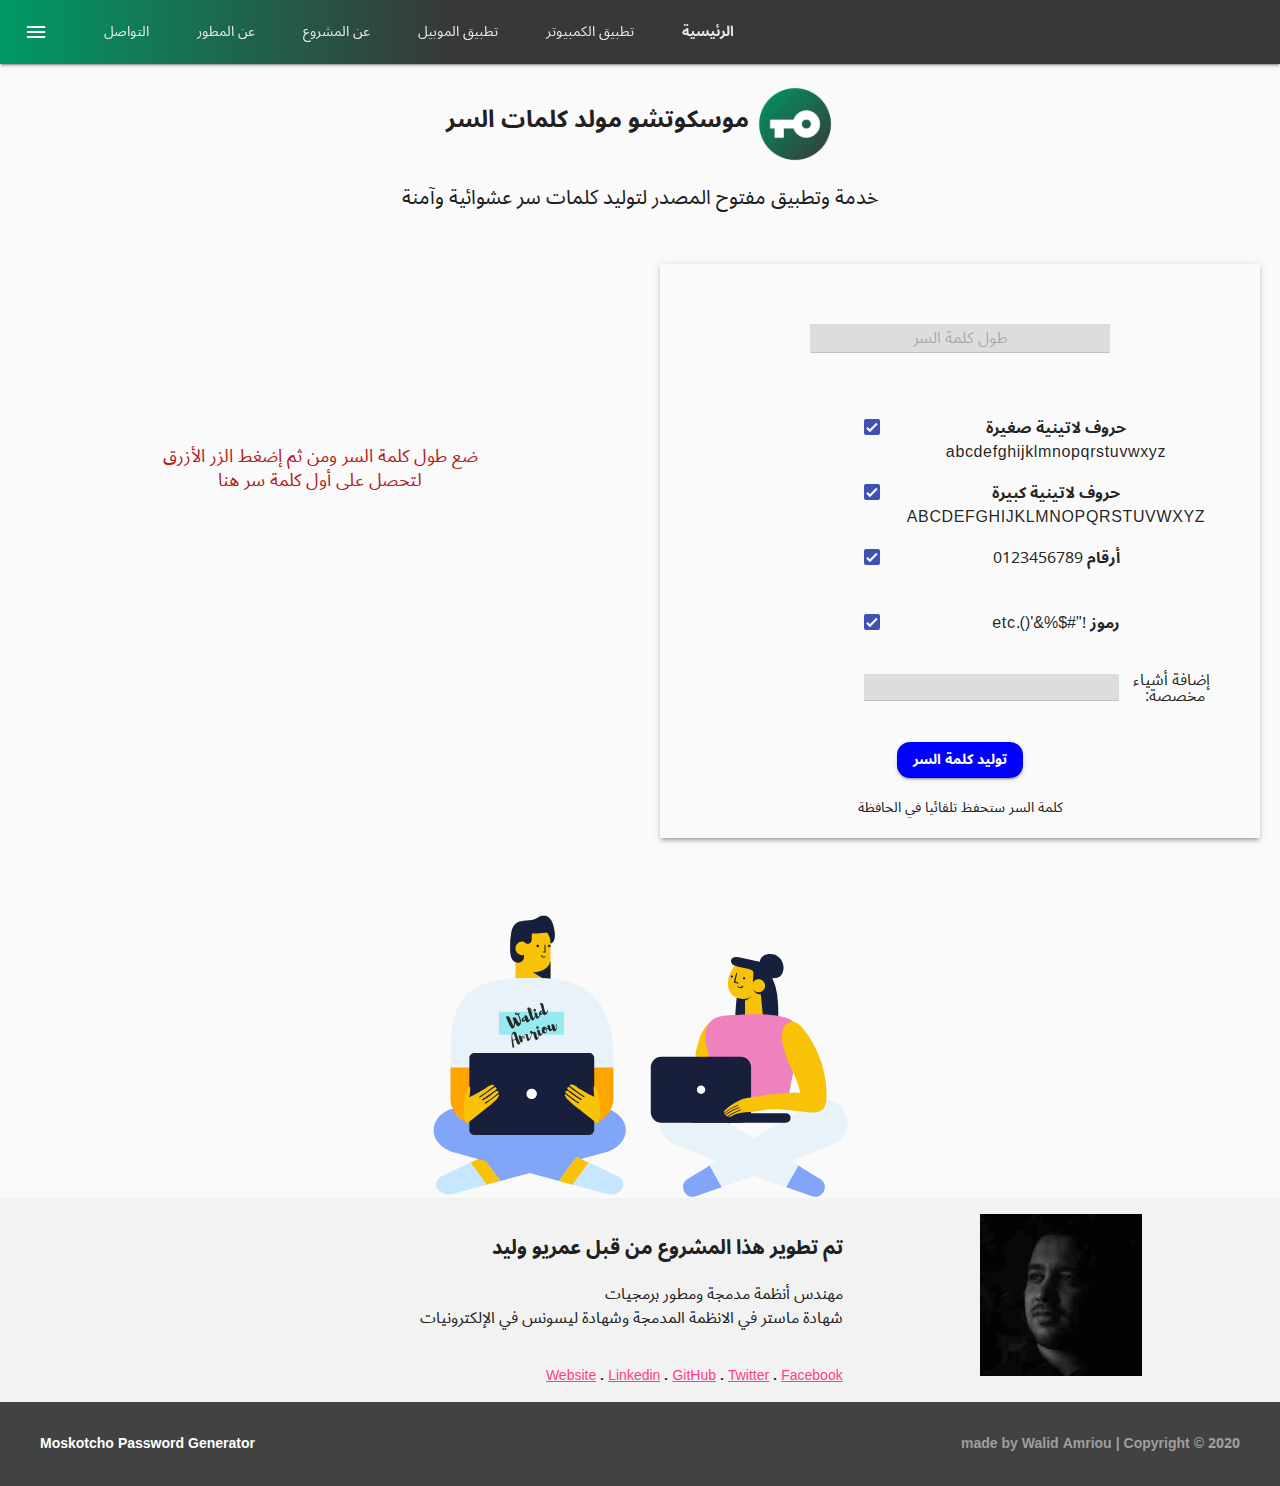
==== ar/index.html @ 9a233b97 "Upload arabic version" ====
<!DOCTYPE html>
<html dir="rtl" lang="ar">

<head>
  <title>موسكوتشو مولد كلمات السر</title>
  <meta charset="UTF-8">
  <meta name="viewport" content="width=device-width, initial-scale=1">
  <meta name="description" content="Moskotcho Password Generator is open source Password generator service to generate random & secure passwords">
  <meta name="author" content="WalidAmriou">


  <link rel="stylesheet" href="../css/style.css">
  <link rel="stylesheet" href="../fonts/stylesheet.css">
  <link rel="stylesheet" href="../css/style_buttons.css">
  <link rel="icon" href="../img/logo.png" type="image/png" sizes="16x16">
  <link rel="stylesheet" href="../material_design/material.min.css">
  
  <link href="https://fonts.googleapis.com/icon?family=Material+Icons" rel="stylesheet">

  <script src="../material_design/material.min.js"></script>
  <script src="../js/jquery.min.js"></script>
  <script src="../js/main.js"></script>
  <script src="../js/language.js" ></script>

<!-- Global site tag (gtag.js) - Google Analytics -->
<script async src="https://www.googletagmanager.com/gtag/js?id=UA-43599500-3"></script>
<script>
  window.dataLayer = window.dataLayer || [];
  function gtag(){dataLayer.push(arguments);}
  gtag('js', new Date());

  gtag('config', 'UA-43599500-3');
</script>

<script>
  $(document).ready(function () {
    //hidden your new password text in the first load
    document.getElementById("your_new_password_text").style.visibility = "hidden";

    $("#password_generate_button").click(function () {
      //password text 
      // 1- empty the text
      $("p").empty();
      // 2- generate and put the new password to the text 
      $("p").text(getpassword());

      // we use a flag call "password_display_flag" to know if there is a new password
      if (password_display_flag == 1) {
        //change  "your new password" text color by random 
        // to help the user see the change 
        let color_var = '#' + Math.floor(Math.random() * 16777215).toString(16);
        console.log(color_var);
        $("#your_new_password_text").css("color", color_var);
        document.getElementById("your_new_password_text").style.visibility = "visible";

        //opy password to clipboard 
        copyToClipboard('#password_display');
      } else {
        document.getElementById("your_new_password_text").style.visibility = "hidden";
      }

      //we change the status of password display flag to the 0 or Initial valure
      password_display_flag = 0;

    });
  });
</script>

  <style>
    body,h1,h2,h3,h4,h5,h6,p,a {
      font-family: 'Noto Sans Arabic', sans-serif
    }

    body,
    html {
      color: #212121;
      background-color: #FAFAFA
    }
    @media (min-width:600px){
      .mdl-list {
        padding-left: 30%;
      }
    }

    @media (max-width:700px){
      .mdl-list {
        padding-left: 10%;
      }
    }


    mark {
      background-color: #94ebee;
      color: black;
    }

    #your_new_password_text {
      color: red;
    }
    .mdl-ceckbox{
      width: 10%;
    }
    .mdl-list__item{
      min-height:65px;
    }
    .wrapper {
      display: grid;
      grid-template-columns: 50% 50%;
    }
  </style>
</head>

<body style="color: #212121;">
  <!-- Always shows a header, even in smaller screens. -->
<div class="mdl-layout mdl-js-layout mdl-layout--fixed-header">
  <header class="mdl-layout__header" style="background: rgb(0,153,102);
  background: linear-gradient(90deg, rgba(0,153,102,1) 0%, rgba(56,56,56,1) 35%);">
    <div class="mdl-layout__header-row">
      <!-- Title -->
      <span class="mdl-layout-title"></span>
      <!-- Add spacer, to align navigation to the right -->
      <div class="mdl-layout-spacer"></div>
      <!-- Navigation. We hide it in small screens. -->
      <nav class="mdl-navigation mdl-layout--large-screen-only">
        <a class="mdl-navigation__link" href=""><b>الرئيسية</b></a>
        <a class="mdl-navigation__link" href="./desktop.html">تطبيق الكمبيوتر</a>
        <a class="mdl-navigation__link" href="/">تطبيق الموبيل</a>
        <a class="mdl-navigation__link" href="/">عن المشروع</a>
        <a class="mdl-navigation__link" href="/">عن المطور</a>
        <a class="mdl-navigation__link" href="/">التواصل</a>
      </nav>
    </div>
  </header>
  <div class="mdl-layout__drawer">
    <span class="mdl-layout-title"></span>
    <nav class="mdl-navigation">
      <a class="mdl-navigation__link" href=""><b>Home</b></a>
      <a class="mdl-navigation__link" href="./desktop.html">Desktop app</a>
      <a class="mdl-navigation__link" href="/">Mobile app</a>
      <a class="mdl-navigation__link" href="/">about project</a>
      <a class="mdl-navigation__link" href="/">About Developer</a>
      <a class="mdl-navigation__link" href="/">Contact</a>
    </nav>
  </div>
</div>
  
<br>
<br>

    <br>
    <center>
      <div class="devfast-display-middle">
        <h5 class="devfast-jumbo devfast-animate-top"></h5>
        <h4 stylecolor="#212121">
          <img src="../img/logo.png" alt="GDG" style="width: 80px;height: 80px;">
          <b>موسكوتشو مولد كلمات السر</b></h4>

        <h5>
          خدمة وتطبيق مفتوح المصدر لتوليد كلمات سر عشوائية وآمنة<br>
          </span></h5>

        <br>

        <center>
        <div class="wrapper">
          <!-- Input  -->
          <div class="mdl-shadow--3dp" style="margin: 20px;padding: 20px;">
            <br>
            <!--Numeric Textfield with Floating Label-->
            <center>
              <form action="#">
                <div class="mdl-textfield mdl-js-textfield mdl-textfield--floating-label">
                  <input class="mdl-textfield__input" type="number" pattern="-?[0-9]*(\.[0-9]+)?" id="passl"
                    autocomplete="off" onkeypress="myFunction(event)" style="text-align: center;background-color:#dddddd;">
                  <label class="mdl-textfield__label" for="sample4" style="text-align: center;">طول كلمة السر</label>
                  <span class="mdl-textfield__error" style="text-align: center;">ما أدخلته ليس رقم</span>
                </div>
              </form>
            </center>
      
            <!-- 
        <h6>You want more customize your password? <b onclick="alert('Wait the next update :D')" style="cursor:pointer;">clike here</b></h6>
      -->
      
            <ul class="mdl-list">
              <li class="mdl-list__item">
                <span class="mdl-list__item-primary-content">
      
      
                  <label class="mdl-checkbox mdl-js-checkbox mdl-js-ripple-effect" for="checkbox-1" id="checkbox56">
                    <span class="mdl-checkbox__label" style="font-family: 'Noto Sans Arabic', sans-serif"><b>حروف لاتينية صغيرة</b> abcdefghijklmnopqrstuvwxyz</span>
                    <input type="checkbox" id="checkbox-1" class="mdl-checkbox__input" checked autocomplete="off">

                  </label>
      
                </span>
              </li>
              <li class="mdl-list__item">
                <span class="mdl-list__item-primary-content">
      
                  <label class="mdl-checkbox mdl-js-checkbox mdl-js-ripple-effect" for="checkbox-2">
                    <input type="checkbox" id="checkbox-2" class="mdl-checkbox__input" checked autocomplete="off">
                    <span class="mdl-checkbox__label" style="font-family: 'Noto Sans Arabic', sans-serif"><b>حروف لاتينية كبيرة</b> ABCDEFGHIJKLMNOPQRSTUVWXYZ</span>
                  </label>
      
                </span>
              </li>
              <li class="mdl-list__item">
                <span class="mdl-list__item-primary-content">
      
      
                  <label class="mdl-checkbox mdl-js-checkbox mdl-js-ripple-effect" for="checkbox-3" id="checkbox-1-1">
                    <input type="checkbox" id="checkbox-3" class="mdl-checkbox__input" checked autocomplete="off">
                    <span class="mdl-checkbox__label" style="font-family: 'Noto Sans Arabic', sans-serif"><b>أرقام</b> 0123456789</span>
                  </label>
      
                </span>
              </li>
      
              <li class="mdl-list__item">
                <span class="mdl-list__item-primary-content">
      
      
                  <label class="mdl-checkbox mdl-js-checkbox mdl-js-ripple-effect" for="checkbox-4">
                    <input type="checkbox" id="checkbox-4" class="mdl-checkbox__input" checked autocomplete="off">
                    <span class="mdl-checkbox__label" xmlns="http://www.w3.org/1999/xhtml" style="font-family: 'Noto Sans Arabic', sans-serif"><b>رموز</b>
                      !"#$%&amp;'().etc</span>
                  </label>
      
                </span>
              </li>
      
      
              <li class="mdl-list__item">
                <span class="mdl-list__item-primary-content" style="font-family: 'Noto Sans Arabic', sans-serif">
                  إضافة أشياء مخصصة: &nbsp;
                  <input class="mdl-textfield__input" type="text" id="input_symbols" autocomplete="off" value="" style="background-color: #dddddd;">
                  <label class="mdl-textfield__label" for="sample1">
                    <!--Logo left--></label>
                </span>
              </li>
      
      
            </ul>
      
            <center>
              <button id="password_generate_button"
                class="mdl-button mdl-js-button mdl-button--raised mdl-js-ripple-effect mdl-button--accent"
                style="border-radius:13px;background-color: blue;font-family: 'Noto Sans Arabic', sans-serif">
                <b>
                                  توليد كلمة السر
                </b>
              </button>
              <br>
              <br>
              كلمة السر ستحفظ تلقائيا في الحافظة
            </center>
      
          </div>
      
          <!-- end input-->
      
          <!-- Output  -->
          <div>
            <center>
              <br>
              <br>
              <br>
              <br>
              <br>
              <br>
              <br>
      
              <h5 id="your_new_password_text" style="font-weight:bold">Your new password
                <span class="mdl-badge" id="password_number_session_badge" data-badge="password_number_session"
                  title="The number of password generated in this session">
                </span>
              </h5>
      
              </b>
      
              <p class="devfast-large devfast-center" style="color: #B71C1C;max-width: 100%;" id="password_display">
                ضع طول كلمة السر ومن ثم إضغط الزر الأزرق 
                <br> 
                لتحصل على أول كلمة سر هنا
                
              </p>
      
      
            </center>
          </div>
              <!-- end Output   -->
        </div>
      </center>

    

        <br>
        <img src="../img/anim.png" alt="GDG" style="max-width: 50%;"">
      </div>
    </center>
    <div class=" devfast-display-bottomleft devfast-padding-large">
      </div>
  </div>

  <!-- price -->
  <div style="background-color: #f2f2f2;">

    <div class="mdl-grid">
      <div class="mdl-cell mdl-cell--4-col">
        <center>
          <img src="../img/developer.jpg" style="max-width: 40%;">
        </center>
      </div>

      <div class="mdl-cell mdl-cell--8-col" style="color: #212121;">
        <h5><b>تم تطوير هذا المشروع من قبل <b>عمريو وليد</b></h5>
        <h6>
          مهندس أنظمة مدمجة ومطور برمجيات
          <br>
          شهادة ماستر في الانظمة المدمجة وشهادة ليسونس في الإلكترونيات
        </h6>
        <br>
        <a href="https://www.walidamriou.com/" target="_blank">Website</a> <b>.</b>
        <a href="https://www.linkedin.com/in/walidamriou/" target="_blank">Linkedin</a> <b>.</b>
        <a href="https://github.com/walidamriou" target="_blank">GitHub</a> <b>.</b>
        <a href="https://twitter.com/walidamriou" target="_blank">Twitter</a> <b>.</b>
        <a href="https://facebook.com/walidamriou" target="_blank">Facebook</a>
      </div>
      <br>


    </div>

  </div>
  <!-- end price -->

  <footer class="mdl-mega-footer">
    <div class="mdl-mega-footer__bottom-section">
      <div class="mdl-logo">Moskotcho Password Generator</div>
      made by Walid Amriou | Copyright © 2020
    </div>

  </footer>
</body>
---- css/style.css ----
﻿/* devfast.CSS 4.13 June 2019 by Jan Egil and Borge Refsnes */
html {
    box-sizing: border-box
}

*,
*:before,
*:after {
    box-sizing: inherit
}

/* Extract from normalize.css by Nicolas Gallagher and Jonathan Neal git.io/normalize */
html {
    -ms-text-size-adjust: 100%;
    -webkit-text-size-adjust: 100%
}

body {
    margin: 0
}

article,
aside,
details,
figcaption,
figure,
footer,
header,
main,
menu,
nav,
section {
    display: block
}

summary {
    display: list-item
}

audio,
canvas,
progress,
video {
    display: inline-block
}

progress {
    vertical-align: baseline
}

audio:not([controls]) {
    display: none;
    height: 0
}

[hidden],
template {
    display: none
}

a {
    background-color: transparent
}

a:active,
a:hover {
    outline-width: 0
}

abbr[title] {
    border-bottom: none;
    text-decoration: underline;
    text-decoration: underline dotted
}

b,
strong {
    font-weight: bolder
}

dfn {
    font-style: italic
}

mark {
    background: #ff0;
    color: #000
}

small {
    font-size: 80%
}

sub,
sup {
    font-size: 75%;
    line-height: 0;
    position: relative;
    vertical-align: baseline
}

sub {
    bottom: -0.25em
}

sup {
    top: -0.5em
}

figure {
    margin: 1em 40px
}

img {
    border-style: none
}

code,
kbd,
pre,
samp {
    font-family: monospace, monospace;
    font-size: 1em
}

hr {
    box-sizing: content-box;
    height: 0;
    overflow: visible
}

button,
input,
select,
textarea,
optgroup {
    font: inherit;
    margin: 0
}

optgroup {
    font-weight: bold
}

button,
input {
    overflow: visible
}

button,
select {
    text-transform: none
}

button,
[type=button],
[type=reset],
[type=submit] {
    -webkit-appearance: button
}

button::-moz-focus-inner,
[type=button]::-moz-focus-inner,
[type=reset]::-moz-focus-inner,
[type=submit]::-moz-focus-inner {
    border-style: none;
    padding: 0
}

button:-moz-focusring,
[type=button]:-moz-focusring,
[type=reset]:-moz-focusring,
[type=submit]:-moz-focusring {
    outline: 1px dotted ButtonText
}

fieldset {
    border: 1px solid #c0c0c0;
    margin: 0 2px;
    padding: .35em .625em .75em
}

legend {
    color: inherit;
    display: table;
    max-width: 100%;
    padding: 0;
    white-space: normal
}

textarea {
    overflow: auto
}

[type=checkbox],
[type=radio] {
    padding: 0
}

[type=number]::-webkit-inner-spin-button,
[type=number]::-webkit-outer-spin-button {
    height: auto
}

[type=search] {
    -webkit-appearance: textfield;
    outline-offset: -2px
}

[type=search]::-webkit-search-decoration {
    -webkit-appearance: none
}

::-webkit-file-upload-button {
    -webkit-appearance: button;
    font: inherit
}

/* End extract */
html,
body {
    font-family: Verdana, sans-serif;
    font-size: 15px;
    line-height: 1.5
}

html {
    overflow-x: hidden
}

h1 {
    font-size: 36px
}

h2 {
    font-size: 30px
}

h3 {
    font-size: 24px
}

h4 {
    font-size: 20px
}

h5 {
    font-size: 18px
}

h6 {
    font-size: 16px
}

.devfast-serif {
    font-family: serif
}

h1,
h2,
h3,
h4,
h5,
h6 {
    font-family: "Segoe UI", Arial, sans-serif;
    font-weight: 400;
    margin: 10px 0
}

.devfast-wide {
    letter-spacing: 4px
}

hr {
    border: 0;
    border-top: 1px solid #eee;
    margin: 20px 0
}

.devfast-image {
    max-width: 100%;
    height: auto
}

img {
    vertical-align: middle
}

a {
    color: inherit
}

.devfast-table,
.devfast-table-all {
    border-collapse: collapse;
    border-spacing: 0;
    width: 100%;
    display: table
}

.devfast-table-all {
    border: 1px solid #ccc
}

.devfast-bordered tr,
.devfast-table-all tr {
    border-bottom: 1px solid #ddd
}

.devfast-striped tbody tr:nth-child(even) {
    background-color: #f1f1f1
}

.devfast-table-all tr:nth-child(odd) {
    background-color: #fff
}

.devfast-table-all tr:nth-child(even) {
    background-color: #f1f1f1
}

.devfast-hoverable tbody tr:hover,
.devfast-ul.devfast-hoverable li:hover {
    background-color: #ccc
}

.devfast-centered tr th,
.devfast-centered tr td {
    text-align: center
}

.devfast-table td,
.devfast-table th,
.devfast-table-all td,
.devfast-table-all th {
    padding: 8px 8px;
    display: table-cell;
    text-align: left;
    vertical-align: top
}

.devfast-table th:first-child,
.devfast-table td:first-child,
.devfast-table-all th:first-child,
.devfast-table-all td:first-child {
    padding-left: 16px
}

.devfast-btn,
.devfast-button {
    border: none;
    display: inline-block;
    padding: 8px 16px;
    vertical-align: middle;
    overflow: hidden;
    text-decoration: none;
    color: inherit;
    background-color: inherit;
    text-align: center;
    cursor: pointer;
    white-space: nowrap
}

.devfast-btn:hover {
    box-shadow: 0 8px 16px 0 rgba(0, 0, 0, 0.2), 0 6px 20px 0 rgba(0, 0, 0, 0.19)
}

.devfast-btn,
.devfast-button {
    -webkit-touch-callout: none;
    -webkit-user-select: none;
    -khtml-user-select: none;
    -moz-user-select: none;
    -ms-user-select: none;
    user-select: none
}

.devfast-disabled,
.devfast-btn:disabled,
.devfast-button:disabled {
    cursor: not-allowed;
    opacity: 0.3
}

.devfast-disabled *,
:disabled * {
    pointer-events: none
}

.devfast-btn.devfast-disabled:hover,
.devfast-btn:disabled:hover {
    box-shadow: none
}

.devfast-badge,
.devfast-tag {
    background-color: #000;
    color: #000;
    display: inline-block;
    padding-left: 8px;
    padding-right: 8px;
    text-align: center
}

.devfast-badge {
    border-radius: 50%
}

.devfast-ul {
    list-style-type: none;
    padding: 0;
    margin: 0
}

.devfast-ul li {
    padding: 8px 16px;
    border-bottom: 1px solid #ddd
}

.devfast-ul li:last-child {
    border-bottom: none
}

.devfast-tooltip,
.devfast-display-container {
    position: relative
}

.devfast-tooltip .devfast-text {
    display: none
}

.devfast-tooltip:hover .devfast-text {
    display: inline-block
}

.devfast-ripple:active {
    opacity: 0.5
}

.devfast-ripple {
    transition: opacity 0s
}

.devfast-input {
    padding: 8px;
    display: block;
    border: none;
    border-bottom: 1px solid #ccc;
    width: 100%
}

.devfast-select {
    padding: 9px 0;
    width: 100%;
    border: none;
    border-bottom: 1px solid #ccc
}

.devfast-dropdown-click,
.devfast-dropdown-hover {
    position: relative;
    display: inline-block;
    cursor: pointer
}

.devfast-dropdown-hover:hover .devfast-dropdown-content {
    display: block
}

.devfast-dropdown-hover:first-child,
.devfast-dropdown-click:hover {
    background-color: #ccc;
    color: #000
}

.devfast-dropdown-hover:hover>.devfast-button:first-child,
.devfast-dropdown-click:hover>.devfast-button:first-child {
    background-color: #ccc;
    color: #000
}

.devfast-dropdown-content {
    cursor: auto;
    color: #000;
    background-color: #fff;
    display: none;
    position: absolute;
    min-width: 160px;
    margin: 0;
    padding: 0;
    z-index: 1
}

.devfast-check,
.devfast-radio {
    width: 24px;
    height: 24px;
    position: relative;
    top: 6px
}

.devfast-sidebar {
    height: 100%;
    width: 200px;
    background-color: #fff;
    position: fixed !important;
    z-index: 1;
    overflow: auto
}

.devfast-bar-block .devfast-dropdown-hover,
.devfast-bar-block .devfast-dropdown-click {
    width: 100%
}

.devfast-bar-block .devfast-dropdown-hover .devfast-dropdown-content,
.devfast-bar-block .devfast-dropdown-click .devfast-dropdown-content {
    min-width: 100%
}

.devfast-bar-block .devfast-dropdown-hover .devfast-button,
.devfast-bar-block .devfast-dropdown-click .devfast-button {
    width: 100%;
    text-align: left;
    padding: 8px 16px
}

.devfast-main,
#main {
    transition: margin-left .4s
}

.devfast-modal {
    z-index: 3;
    display: none;
    padding-top: 100px;
    position: fixed;
    left: 0;
    top: 0;
    width: 100%;
    height: 100%;
    overflow: auto;
    background-color: rgb(0, 0, 0);
    background-color: rgba(0, 0, 0, 0.4)
}

.devfast-modal-content {
    margin: auto;
    background-color: #fff;
    position: relative;
    padding: 0;
    outline: 0;
    width: 600px
}

.devfast-bar {
    width: 100%;
    overflow: hidden
}

.devfast-center .devfast-bar {
    display: inline-block;
    width: auto
}

.devfast-bar .devfast-bar-item {
    padding: 8px 16px;
    float: left;
    width: auto;
    border: none;
    display: block;
    outline: 0
}

.devfast-bar .devfast-dropdown-hover,
.devfast-bar .devfast-dropdown-click {
    position: static;
    float: left
}

.devfast-bar .devfast-button {
    white-space: normal
}

.devfast-bar-block .devfast-bar-item {
    width: 100%;
    display: block;
    padding: 8px 16px;
    text-align: left;
    border: none;
    white-space: normal;
    float: none;
    outline: 0
}

.devfast-bar-block.devfast-center .devfast-bar-item {
    text-align: center
}

.devfast-block {
    display: block;
    width: 100%
}

.devfast-responsive {
    display: block;
    overflow-x: auto
}

.devfast-container:after,
.devfast-container:before,
.devfast-panel:after,
.devfast-panel:before,
.devfast-row:after,
.devfast-row:before,
.devfast-row-padding:after,
.devfast-row-padding:before,
.devfast-cell-row:before,
.devfast-cell-row:after,
.devfast-clear:after,
.devfast-clear:before,
.devfast-bar:before,
.devfast-bar:after {
    content: "";
    display: table;
    clear: both
}

.devfast-col,
.devfast-half,
.devfast-third,
.devfast-twothird,
.devfast-threequarter,
.devfast-quarter {
    float: left;
    width: 100%
}

.devfast-col.s1 {
    width: 8.33333%
}

.devfast-col.s2 {
    width: 16.66666%
}

.devfast-col.s3 {
    width: 24.99999%
}

.devfast-col.s4 {
    width: 33.33333%
}

.devfast-col.s5 {
    width: 41.66666%
}

.devfast-col.s6 {
    width: 49.99999%
}

.devfast-col.s7 {
    width: 58.33333%
}

.devfast-col.s8 {
    width: 66.66666%
}

.devfast-col.s9 {
    width: 74.99999%
}

.devfast-col.s10 {
    width: 83.33333%
}

.devfast-col.s11 {
    width: 91.66666%
}

.devfast-col.s12 {
    width: 99.99999%
}

@media (min-width:601px) {
    .devfast-col.m1 {
        width: 8.33333%
    }

    .devfast-col.m2 {
        width: 16.66666%
    }

    .devfast-col.m3,
    .devfast-quarter {
        width: 24.99999%
    }

    .devfast-col.m4,
    .devfast-third {
        width: 33.33333%
    }

    .devfast-col.m5 {
        width: 41.66666%
    }

    .devfast-col.m6,
    .devfast-half {
        width: 49.99999%
    }

    .devfast-col.m7 {
        width: 58.33333%
    }

    .devfast-col.m8,
    .devfast-twothird {
        width: 66.66666%
    }

    .devfast-col.m9,
    .devfast-threequarter {
        width: 74.99999%
    }

    .devfast-col.m10 {
        width: 83.33333%
    }

    .devfast-col.m11 {
        width: 91.66666%
    }

    .devfast-col.m12 {
        width: 99.99999%
    }
}

@media (min-width:993px) {
    .devfast-col.l1 {
        width: 8.33333%
    }

    .devfast-col.l2 {
        width: 16.66666%
    }

    .devfast-col.l3 {
        width: 24.99999%
    }

    .devfast-col.l4 {
        width: 33.33333%
    }

    .devfast-col.l5 {
        width: 41.66666%
    }

    .devfast-col.l6 {
        width: 49.99999%
    }

    .devfast-col.l7 {
        width: 58.33333%
    }

    .devfast-col.l8 {
        width: 66.66666%
    }

    .devfast-col.l9 {
        width: 74.99999%
    }

    .devfast-col.l10 {
        width: 83.33333%
    }

    .devfast-col.l11 {
        width: 91.66666%
    }

    .devfast-col.l12 {
        width: 99.99999%
    }
}

.devfast-rest {
    overflow: hidden
}

.devfast-stretch {
    margin-left: -16px;
    margin-right: -16px
}

.devfast-content,
.devfast-auto {
    margin-left: auto;
    margin-right: auto
}

.devfast-content {
    max-width: 980px
}

.devfast-auto {
    max-width: 1140px
}

.devfast-cell-row {
    display: table;
    width: 100%
}

.devfast-cell {
    display: table-cell
}

.devfast-cell-top {
    vertical-align: top
}

.devfast-cell-middle {
    vertical-align: middle
}

.devfast-cell-bottom {
    vertical-align: bottom
}

.devfast-hide {
    display: none !important
}

.devfast-show-block,
.devfast-show {
    display: block !important
}

.devfast-show-inline-block {
    display: inline-block !important
}

@media (max-width:1205px) {
    .devfast-auto {
        max-width: 95%
    }
}

@media (max-width:600px) {
    .devfast-modal-content {
        margin: 0 10px;
        width: auto !important
    }

    .devfast-modal {
        padding-top: 30px
    }

    .devfast-dropdown-hover.devfast-mobile .devfast-dropdown-content,
    .devfast-dropdown-click.devfast-mobile .devfast-dropdown-content {
        position: relative
    }

    .devfast-hide-small {
        display: none !important
    }

    .devfast-mobile {
        display: block;
        width: 100% !important
    }

    .devfast-bar-item.devfast-mobile,
    .devfast-dropdown-hover.devfast-mobile,
    .devfast-dropdown-click.devfast-mobile {
        text-align: center
    }

    .devfast-dropdown-hover.devfast-mobile,
    .devfast-dropdown-hover.devfast-mobile .devfast-btn,
    .devfast-dropdown-hover.devfast-mobile .devfast-button,
    .devfast-dropdown-click.devfast-mobile,
    .devfast-dropdown-click.devfast-mobile .devfast-btn,
    .devfast-dropdown-click.devfast-mobile .devfast-button {
        width: 100%
    }
}

@media (max-width:768px) {
    .devfast-modal-content {
        width: 500px
    }

    .devfast-modal {
        padding-top: 50px
    }
}

@media (min-width:993px) {
    .devfast-modal-content {
        width: 900px
    }

    .devfast-hide-large {
        display: none !important
    }

    .devfast-sidebar.devfast-collapse {
        display: block !important
    }
}

@media (max-width:992px) and (min-width:601px) {
    .devfast-hide-medium {
        display: none !important
    }
}

@media (max-width:992px) {
    .devfast-sidebar.devfast-collapse {
        display: none
    }

    .devfast-main {
        margin-left: 0 !important;
        margin-right: 0 !important
    }

    .devfast-auto {
        max-width: 100%
    }
}

.devfast-top,
.devfast-bottom {
    position: fixed;
    width: 100%;
    z-index: 1
}

.devfast-top {
    top: 0
}

.devfast-bottom {
    bottom: 0
}

.devfast-overlay {
    position: fixed;
    display: none;
    width: 100%;
    height: 100%;
    top: 0;
    left: 0;
    right: 0;
    bottom: 0;
    background-color: rgba(0, 0, 0, 0.5);
    z-index: 2
}

.devfast-display-topleft {
    position: absolute;
    left: 0;
    top: 0
}

.devfast-display-topright {
    position: absolute;
    right: 0;
    top: 0
}

.devfast-display-bottomleft {
    position: absolute;
    left: 0;
    bottom: 0
}

.devfast-display-bottomright {
    position: absolute;
    right: 0;
    bottom: 0
}

.devfast-display-middle {
    top: 50%;
    left: 50%;
    -ms-transform: translate(-50%, -50%)
}

.devfast-display-left {
    position: absolute;
    top: 50%;
    left: 0%;
    transform: translate(0%, -50%);
    -ms-transform: translate(-0%, -50%)
}

.devfast-display-right {
    position: absolute;
    top: 50%;
    right: 0%;
    transform: translate(0%, -50%);
    -ms-transform: translate(0%, -50%)
}

.devfast-display-topmiddle {
    position: absolute;
    left: 50%;
    top: 0;
    transform: translate(-50%, 0%);
    -ms-transform: translate(-50%, 0%)
}

.devfast-display-bottommiddle {
    position: absolute;
    left: 50%;
    bottom: 0;
    transform: translate(-50%, 0%);
    -ms-transform: translate(-50%, 0%)
}

.devfast-display-container:hover .devfast-display-hover {
    display: block
}

.devfast-display-container:hover span.devfast-display-hover {
    display: inline-block
}

.devfast-display-hover {
    display: none
}

.devfast-display-position {
    position: absolute
}

.devfast-circle {
    border-radius: 50%
}

.devfast-round-small {
    border-radius: 2px
}

.devfast-round,
.devfast-round-medium {
    border-radius: 4px
}

.devfast-round-large {
    border-radius: 8px
}

.devfast-round-xlarge {
    border-radius: 16px
}

.devfast-round-xxlarge {
    border-radius: 32px
}

.devfast-row-padding,
.devfast-row-padding>.devfast-half,
.devfast-row-padding>.devfast-third,
.devfast-row-padding>.devfast-twothird,
.devfast-row-padding>.devfast-threequarter,
.devfast-row-padding>.devfast-quarter,
.devfast-row-padding>.devfast-col {
    padding: 0 8px
}

.devfast-container,
.devfast-panel {
    padding: 0.01em 16px
}

.devfast-panel {
    margin-top: 16px;
    margin-bottom: 16px
}

.devfast-code,
.devfast-codespan {
    font-family: Consolas, "courier new";
    font-size: 16px
}

.devfast-code {
    width: auto;
    background-color: #fff;
    padding: 8px 12px;
    border-left: 4px solid #4CAF50;
    word-wrap: break-word
}

.devfast-codespan {
    color: crimson;
    background-color: #f1f1f1;
    padding-left: 4px;
    padding-right: 4px;
    font-size: 110%
}

.devfast-card,
.devfast-card-2 {
    box-shadow: 0 2px 5px 0 rgba(0, 0, 0, 0.16), 0 2px 10px 0 rgba(0, 0, 0, 0.12)
}

.devfast-card-4,
.devfast-hover-shadow:hover {
    box-shadow: 0 4px 10px 0 rgba(0, 0, 0, 0.2), 0 4px 20px 0 rgba(0, 0, 0, 0.19)
}

.devfast-spin {
    animation: devfast-spin 2s infinite linear
}

@keyframes devfast-spin {
    0% {
        transform: rotate(0deg)
    }

    100% {
        transform: rotate(359deg)
    }
}

.devfast-animate-fading {
    animation: fading 10s infinite
}

@keyframes fading {
    0% {
        opacity: 0
    }

    50% {
        opacity: 1
    }

    100% {
        opacity: 0
    }
}

.devfast-animate-opacity {
    animation: opac 0.8s
}

@keyframes opac {
    from {
        opacity: 0
    }

    to {
        opacity: 1
    }
}

.devfast-animate-top {
    position: relative;
    animation: animatetop 0.4s
}

@keyframes animatetop {
    from {
        top: -300px;
        opacity: 0
    }

    to {
        top: 0;
        opacity: 1
    }
}

.devfast-animate-left {
    position: relative;
    animation: animateleft 0.4s
}

@keyframes animateleft {
    from {
        left: -300px;
        opacity: 0
    }

    to {
        left: 0;
        opacity: 1
    }
}

.devfast-animate-right {
    position: relative;
    animation: animateright 0.4s
}

@keyframes animateright {
    from {
        right: -300px;
        opacity: 0
    }

    to {
        right: 0;
        opacity: 1
    }
}

.devfast-animate-bottom {
    position: relative;
    animation: animatebottom 0.4s
}

@keyframes animatebottom {
    from {
        bottom: -300px;
        opacity: 0
    }

    to {
        bottom: 0;
        opacity: 1
    }
}

.devfast-animate-zoom {
    animation: animatezoom 0.6s
}

@keyframes animatezoom {
    from {
        transform: scale(0)
    }

    to {
        transform: scale(1)
    }
}

.devfast-animate-input {
    transition: width 0.4s ease-in-out
}

.devfast-animate-input:focus {
    width: 100% !important
}

.devfast-opacity,
.devfast-hover-opacity:hover {
    opacity: 0.60
}

.devfast-opacity-off,
.devfast-hover-opacity-off:hover {
    opacity: 1
}

.devfast-opacity-max {
    opacity: 0.25
}

.devfast-opacity-min {
    opacity: 0.75
}

.devfast-greyscale-max,
.devfast-grayscale-max,
.devfast-hover-greyscale:hover,
.devfast-hover-grayscale:hover {
    filter: grayscale(100%)
}

.devfast-greyscale,
.devfast-grayscale {
    filter: grayscale(75%)
}

.devfast-greyscale-min,
.devfast-grayscale-min {
    filter: grayscale(50%)
}

.devfast-sepia {
    filter: sepia(75%)
}

.devfast-sepia-max,
.devfast-hover-sepia:hover {
    filter: sepia(100%)
}

.devfast-sepia-min {
    filter: sepia(50%)
}

.devfast-tiny {
    font-size: 10px !important
}

.devfast-small {
    font-size: 12px !important
}

.devfast-medium {
    font-size: 15px !important
}

.devfast-large {
    font-size: 18px !important
}

.devfast-xlarge {
    font-size: 24px !important
}

.devfast-xxlarge {
    font-size: 36px !important
}

.devfast-xxxlarge {
    font-size: 48px !important
}

.devfast-jumbo {
    font-size: 64px !important
}

.devfast-left-align {
    text-align: left !important
}

.devfast-right-align {
    text-align: right !important
}

.devfast-justify {
    text-align: justify !important
}

.devfast-center {
    text-align: center !important
}

.devfast-border-0 {
    border: 0 !important
}

.devfast-border {
    border: 1px solid #ccc !important
}

.devfast-border-top {
    border-top: 1px solid #ccc !important
}

.devfast-border-bottom {
    border-bottom: 1px solid #ccc !important
}

.devfast-border-left {
    border-left: 1px solid #ccc !important
}

.devfast-border-right {
    border-right: 1px solid #ccc !important
}

.devfast-topbar {
    border-top: 6px solid #ccc !important
}

.devfast-bottombar {
    border-bottom: 6px solid #ccc !important
}

.devfast-leftbar {
    border-left: 6px solid #ccc !important
}

.devfast-rightbar {
    border-right: 6px solid #ccc !important
}

.devfast-section,
.devfast-code {
    margin-top: 16px !important;
    margin-bottom: 16px !important
}

.devfast-margin {
    margin: 16px !important
}

.devfast-margin-top {
    margin-top: 16px !important
}

.devfast-margin-bottom {
    margin-bottom: 16px !important
}

.devfast-margin-left {
    margin-left: 16px !important
}

.devfast-margin-right {
    margin-right: 16px !important
}

.devfast-padding-small {
    padding: 4px 8px !important
}

.devfast-padding {
    padding: 8px 16px !important
}

.devfast-padding-large {
    padding: 12px 24px !important
}

.devfast-padding-16 {
    padding-top: 16px !important;
    padding-bottom: 16px !important
}

.devfast-padding-24 {
    padding-top: 24px !important;
    padding-bottom: 24px !important
}

.devfast-padding-32 {
    padding-top: 32px !important;
    padding-bottom: 32px !important
}

.devfast-padding-48 {
    padding-top: 48px !important;
    padding-bottom: 48px !important
}

.devfast-padding-64 {
    padding-top: 64px !important;
    padding-bottom: 64px !important
}

.devfast-left {
    float: left !important
}

.devfast-right {
    float: right !important
}

.devfast-button:hover {
    color: #000 !important;
    background-color: #ccc !important
}

.devfast-transparent,
.devfast-hover-none:hover {
    background-color: transparent !important
}

.devfast-hover-none:hover {
    box-shadow: none !important
}

/* Colors */
.devfast-amber,
.devfast-hover-amber:hover {
    color: #000 !important;
    background-color: #ffc107 !important
}

.devfast-aqua,
.devfast-hover-aqua:hover {
    color: #000 !important;
    background-color: #00ffff !important
}

.devfast-blue,
.devfast-hover-blue:hover {
    color: #fff !important;
    background-color: #2196F3 !important
}

.devfast-light-blue,
.devfast-hover-light-blue:hover {
    color: #000 !important;
    background-color: #87CEEB !important
}

.devfast-brown,
.devfast-hover-brown:hover {
    color: #fff !important;
    background-color: #795548 !important
}

.devfast-cyan,
.devfast-hover-cyan:hover {
    color: #000 !important;
    background-color: #00bcd4 !important
}

.devfast-blue-grey,
.devfast-hover-blue-grey:hover,
.devfast-blue-gray,
.devfast-hover-blue-gray:hover {
    color: #fff !important;
    background-color: #607d8b !important
}

.devfast-green,
.devfast-hover-green:hover {
    color: #000 !important;
    background-color: #4CAF50 !important
}

.devfast-light-green,
.devfast-hover-light-green:hover {
    color: #000 !important;
    background-color: #8bc34a !important
}

.devfast-indigo,
.devfast-hover-indigo:hover {
    color: #000 !important;
    background-color: #3f51b5 !important
}

.devfast-khaki,
.devfast-hover-khaki:hover {
    color: #000 !important;
    background-color: #f0e68c !important
}

.devfast-lime,
.devfast-hover-lime:hover {
    color: #000 !important;
    background-color: #cddc39 !important
}

.devfast-orange,
.devfast-hover-orange:hover {
    color: #000 !important;
    background-color: #ff9800 !important
}

.devfast-deep-orange,
.devfast-hover-deep-orange:hover {
    color: #000 !important;
    background-color: #ff5722 !important
}

.devfast-pink,
.devfast-hover-pink:hover {
    color: #000 !important;
    background-color: #e91e63 !important
}

.devfast-purple,
.devfast-hover-purple:hover {
    color: #000 !important;
    background-color: #9c27b0 !important
}

.devfast-deep-purple,
.devfast-hover-deep-purple:hover {
    color: #000 !important;
    background-color: #673ab7 !important
}

.devfast-red,
.devfast-hover-red:hover {
    color: #000 !important;
    background-color: #f44336 !important
}

.devfast-sand,
.devfast-hover-sand:hover {
    color: #000 !important;
    background-color: #fdf5e6 !important
}

.devfast-teal,
.devfast-hover-teal:hover {
    color: #fff !important;
    background-color: #009688 !important
}

.devfast-yellow,
.devfast-hover-yellow:hover {
    color: #000 !important;
    background-color: #ffeb3b !important
}

.devfast-white,
.devfast-hover-white:hover {
    color: #000 !important;
    background-color: #fff !important
}

.devfast-black,
.devfast-hover-black:hover {
    color: #fff !important;
    background-color: #000 !important
}

.devfast-grey,
.devfast-hover-grey:hover,
.devfast-gray,
.devfast-hover-gray:hover {
    color: #000 !important;
    background-color: #9e9e9e !important
}

.devfast-light-grey,
.devfast-hover-light-grey:hover,
.devfast-light-gray,
.devfast-hover-light-gray:hover {
    color: #000 !important;
    background-color: #f1f1f1 !important
}

.devfast-dark-grey,
.devfast-hover-dark-grey:hover,
.devfast-dark-gray,
.devfast-hover-dark-gray:hover {
    color: #fff !important;
    background-color: #616161 !important
}

.devfast-pale-red,
.devfast-hover-pale-red:hover {
    color: #000 !important;
    background-color: #ffdddd !important
}

.devfast-pale-green,
.devfast-hover-pale-green:hover {
    color: #000 !important;
    background-color: #ddffdd !important
}

.devfast-pale-yellow,
.devfast-hover-pale-yellow:hover {
    color: #000 !important;
    background-color: #ffffcc !important
}

.devfast-pale-blue,
.devfast-hover-pale-blue:hover {
    color: #000 !important;
    background-color: #ddffff !important
}

.devfast-text-amber,
.devfast-hover-text-amber:hover {
    color: #ffc107 !important
}

.devfast-text-aqua,
.devfast-hover-text-aqua:hover {
    color: #00ffff !important
}

.devfast-text-blue,
.devfast-hover-text-blue:hover {
    color: #2196F3 !important
}

.devfast-text-light-blue,
.devfast-hover-text-light-blue:hover {
    color: #87CEEB !important
}

.devfast-text-brown,
.devfast-hover-text-brown:hover {
    color: #795548 !important
}

.devfast-text-cyan,
.devfast-hover-text-cyan:hover {
    color: #00bcd4 !important
}

.devfast-text-blue-grey,
.devfast-hover-text-blue-grey:hover,
.devfast-text-blue-gray,
.devfast-hover-text-blue-gray:hover {
    color: #607d8b !important
}

.devfast-text-green,
.devfast-hover-text-green:hover {
    color: #4CAF50 !important
}

.devfast-text-light-green,
.devfast-hover-text-light-green:hover {
    color: #8bc34a !important
}

.devfast-text-indigo,
.devfast-hover-text-indigo:hover {
    color: #3f51b5 !important
}

.devfast-text-khaki,
.devfast-hover-text-khaki:hover {
    color: #b4aa50 !important
}

.devfast-text-lime,
.devfast-hover-text-lime:hover {
    color: #cddc39 !important
}

.devfast-text-orange,
.devfast-hover-text-orange:hover {
    color: #ff9800 !important
}

.devfast-text-deep-orange,
.devfast-hover-text-deep-orange:hover {
    color: #ff5722 !important
}

.devfast-text-pink,
.devfast-hover-text-pink:hover {
    color: #e91e63 !important
}

.devfast-text-purple,
.devfast-hover-text-purple:hover {
    color: #9c27b0 !important
}

.devfast-text-deep-purple,
.devfast-hover-text-deep-purple:hover {
    color: #673ab7 !important
}

.devfast-text-red,
.devfast-hover-text-red:hover {
    color: #f44336 !important
}

.devfast-text-sand,
.devfast-hover-text-sand:hover {
    color: #fdf5e6 !important
}

.devfast-text-teal,
.devfast-hover-text-teal:hover {
    color: #009688 !important
}

.devfast-text-yellow,
.devfast-hover-text-yellow:hover {
    color: #d2be0e !important
}

.devfast-text-white,
.devfast-hover-text-white:hover {
    color: #000 !important
}

.devfast-text-black,
.devfast-hover-text-black:hover {
    color: #000 !important
}

.devfast-text-grey,
.devfast-hover-text-grey:hover,
.devfast-text-gray,
.devfast-hover-text-gray:hover {
    color: #757575 !important
}

.devfast-text-light-grey,
.devfast-hover-text-light-grey:hover,
.devfast-text-light-gray,
.devfast-hover-text-light-gray:hover {
    color: #f1f1f1 !important
}

.devfast-text-dark-grey,
.devfast-hover-text-dark-grey:hover,
.devfast-text-dark-gray,
.devfast-hover-text-dark-gray:hover {
    color: #3a3a3a !important
}

.devfast-border-amber,
.devfast-hover-border-amber:hover {
    border-color: #ffc107 !important
}

.devfast-border-aqua,
.devfast-hover-border-aqua:hover {
    border-color: #00ffff !important
}

.devfast-border-blue,
.devfast-hover-border-blue:hover {
    border-color: #2196F3 !important
}

.devfast-border-light-blue,
.devfast-hover-border-light-blue:hover {
    border-color: #87CEEB !important
}

.devfast-border-brown,
.devfast-hover-border-brown:hover {
    border-color: #795548 !important
}

.devfast-border-cyan,
.devfast-hover-border-cyan:hover {
    border-color: #00bcd4 !important
}

.devfast-border-blue-grey,
.devfast-hover-border-blue-grey:hover,
.devfast-border-blue-gray,
.devfast-hover-border-blue-gray:hover {
    border-color: #607d8b !important
}

.devfast-border-green,
.devfast-hover-border-green:hover {
    border-color: #4CAF50 !important
}

.devfast-border-light-green,
.devfast-hover-border-light-green:hover {
    border-color: #8bc34a !important
}

.devfast-border-indigo,
.devfast-hover-border-indigo:hover {
    border-color: #3f51b5 !important
}

.devfast-border-khaki,
.devfast-hover-border-khaki:hover {
    border-color: #f0e68c !important
}

.devfast-border-lime,
.devfast-hover-border-lime:hover {
    border-color: #cddc39 !important
}

.devfast-border-orange,
.devfast-hover-border-orange:hover {
    border-color: #ff9800 !important
}

.devfast-border-deep-orange,
.devfast-hover-border-deep-orange:hover {
    border-color: #ff5722 !important
}

.devfast-border-pink,
.devfast-hover-border-pink:hover {
    border-color: #e91e63 !important
}

.devfast-border-purple,
.devfast-hover-border-purple:hover {
    border-color: #9c27b0 !important
}

.devfast-border-deep-purple,
.devfast-hover-border-deep-purple:hover {
    border-color: #673ab7 !important
}

.devfast-border-red,
.devfast-hover-border-red:hover {
    border-color: #f44336 !important
}

.devfast-border-sand,
.devfast-hover-border-sand:hover {
    border-color: #fdf5e6 !important
}

.devfast-border-teal,
.devfast-hover-border-teal:hover {
    border-color: #009688 !important
}

.devfast-border-yellow,
.devfast-hover-border-yellow:hover {
    border-color: #ffeb3b !important
}

.devfast-border-white,
.devfast-hover-border-white:hover {
    border-color: #fff !important
}

.devfast-border-black,
.devfast-hover-border-black:hover {
    border-color: #000 !important
}

.devfast-border-grey,
.devfast-hover-border-grey:hover,
.devfast-border-gray,
.devfast-hover-border-gray:hover {
    border-color: #9e9e9e !important
}

.devfast-border-light-grey,
.devfast-hover-border-light-grey:hover,
.devfast-border-light-gray,
.devfast-hover-border-light-gray:hover {
    border-color: #f1f1f1 !important
}

.devfast-border-dark-grey,
.devfast-hover-border-dark-grey:hover,
.devfast-border-dark-gray,
.devfast-hover-border-dark-gray:hover {
    border-color: #616161 !important
}

.devfast-border-pale-red,
.devfast-hover-border-pale-red:hover {
    border-color: #ffe7e7 !important
}

.devfast-border-pale-green,
.devfast-hover-border-pale-green:hover {
    border-color: #e7ffe7 !important
}

.devfast-border-pale-yellow,
.devfast-hover-border-pale-yellow:hover {
    border-color: #ffffcc !important
}

.devfast-border-pale-blue,
.devfast-hover-border-pale-blue:hover {
    border-color: #e7ffff !important
}
---- fonts/stylesheet.css ----
@font-face {
    font-family: 'Noto Sans Arabic';
    src: url('NotoSansArabic-Regular.woff2') format('woff2'),
        url('NotoSansArabic-Regular.woff') format('woff');
    font-weight: normal;
    font-style: normal;
    font-display: swap;
}

@font-face {
    font-family: 'Noto Sans Arabic';
    src: url('NotoSansArabic-Bold.woff2') format('woff2'),
        url('NotoSansArabic-Bold.woff') format('woff');
    font-weight: bold;
    font-style: normal;
    font-display: swap;
}
---- css/style_buttons.css ----
.fa {
  font:normal normal normal 30px/1 FontAwesome;
  padding: 20px;
  font-size: large;
  text-align: center;
  text-decoration: none;
  margin: 5px 2px;
  border-radius: 50%;
}

.fa:hover {
    opacity: 0.7;
}

.fa-meetup {
  color: white;
}

.fa-facebook {
  color: white;
}

.fa-twitter {
  color: white;
}

.fa-google {
  color: white;
}

.fa-linkedin {
  color: white;
}

.fa-youtube {
  color: white;
}

.fa-instagram {
  color: white;
}

.fa-pinterest {
  color: white;
}

.fa-snapchat-ghost {
  color: white;
  text-shadow: -1px 0 black, 0 1px black, 1px 0 black, 0 -1px black;
}

.fa-skype {
  color: white;
}

.fa-android {
  color: white;
}

.fa-dribbble {
  color: white;
}

.fa-vimeo {
  color: white;
}

.fa-tumblr {
  color: white;
}

.fa-vine {
  color: white;
}

.fa-foursquare {
  color: white;
}

.fa-stumbleupon {
  color: white;
}

.fa-flickr {
  color: white;
}

.fa-yahoo {
  color: white;
}

.fa-soundcloud {
  color: white;

}

.fa-reddit {
  color: white;
}

.fa-rss {
  color: white;
}
---- material_design/material.min.css ----
/**
 * material-design-lite - Material Design Components in CSS, JS and HTML
 * @version v1.3.0
 * @license Apache-2.0
 * @copyright 2015 Google, Inc.
 * @link https://github.com/google/material-design-lite
 */
@charset "UTF-8";

html {
    color: rgba(0, 0, 0, .87)
}

::-moz-selection {
    background: #b3d4fc;
    text-shadow: none
}

::selection {
    background: #b3d4fc;
    text-shadow: none
}

hr {
    display: block;
    height: 1px;
    border: 0;
    border-top: 1px solid #ccc;
    margin: 1em 0;
    padding: 0
}

audio,
canvas,
iframe,
img,
svg,
video {
    vertical-align: middle
}

fieldset {
    border: 0;
    margin: 0;
    padding: 0
}

textarea {
    resize: vertical
}

.browserupgrade {
    margin: .2em 0;
    background: #ccc;
    color: #000;
    padding: .2em 0
}

.hidden {
    display: none !important
}

.visuallyhidden {
    border: 0;
    clip: rect(0 0 0 0);
    height: 1px;
    margin: -1px;
    overflow: hidden;
    padding: 0;
    position: absolute;
    width: 1px
}

.visuallyhidden.focusable:active,
.visuallyhidden.focusable:focus {
    clip: auto;
    height: auto;
    margin: 0;
    overflow: visible;
    position: static;
    width: auto
}

.invisible {
    visibility: hidden
}

.clearfix:before,
.clearfix:after {
    content: " ";
    display: table
}

.clearfix:after {
    clear: both
}

@media print {

    *,
    *:before,
    *:after,
    *:first-letter {
        background: transparent !important;
        color: #000 !important;
        box-shadow: none !important
    }

    a,
    a:visited {
        text-decoration: underline
    }

    a[href]:after {
        content: " ("attr(href)")"
    }

    abbr[title]:after {
        content: " ("attr(title)")"
    }

    a[href^="#"]:after,
    a[href^="javascript:"]:after {
        content: ""
    }

    pre,
    blockquote {
        border: 1px solid #999;
        page-break-inside: avoid
    }

    thead {
        display: table-header-group
    }

    tr,
    img {
        page-break-inside: avoid
    }

    img {
        max-width: 100% !important
    }

    p,
    h2,
    h3 {
        orphans: 3;
        widows: 3
    }

    h2,
    h3 {
        page-break-after: avoid
    }
}

a,
.mdl-accordion,
.mdl-button,
.mdl-card,
.mdl-checkbox,
.mdl-dropdown-menu,
.mdl-icon-toggle,
.mdl-item,
.mdl-radio,
.mdl-slider,
.mdl-switch,
.mdl-tabs__tab {
    -webkit-tap-highlight-color: transparent;
    -webkit-tap-highlight-color: rgba(255, 255, 255, 0)
}

html {
    width: 100%;
    height: 100%;
    -ms-touch-action: manipulation;
    touch-action: manipulation
}

body {
    width: 100%;
    min-height: 100%;
    margin: 0
}

main {
    display: block
}

*[hidden] {
    display: none !important
}

html,
body {
    font-family: "Helvetica", "Arial", sans-serif;
    font-size: 14px;
    font-weight: 400;
    line-height: 20px
}

h1,
h2,
h3,
h4,
h5,
h6,
p {
    padding: 0
}

h1 small,
h2 small,
h3 small,
h4 small,
h5 small,
h6 small {
    font-family: "Roboto", "Helvetica", "Arial", sans-serif;
    font-weight: 400;
    line-height: 1.35;
    letter-spacing: -.02em;
    opacity: .54;
    font-size: .6em
}

h1 {
    font-size: 56px;
    line-height: 1.35;
    letter-spacing: -.02em;
    margin: 24px 0
}

h1,
h2 {
    font-family: "Roboto", "Helvetica", "Arial", sans-serif;
    font-weight: 400
}

h2 {
    font-size: 45px;
    line-height: 48px
}

h2,
h3 {
    margin: 24px 0
}

h3 {
    font-size: 34px;
    line-height: 40px
}

h3,
h4 {
    font-family: "Roboto", "Helvetica", "Arial", sans-serif;
    font-weight: 400
}

h4 {
    font-size: 24px;
    line-height: 32px;
    -moz-osx-font-smoothing: grayscale;
    margin: 24px 0 16px
}

h5 {
    font-size: 20px;
    font-weight: 500;
    line-height: 1;
    letter-spacing: .02em
}

h5,
h6 {
    font-family: "Roboto", "Helvetica", "Arial", sans-serif;
    margin: 24px 0 16px
}

h6 {
    font-size: 16px;
    letter-spacing: .04em
}

h6,
p {
    font-weight: 400;
    line-height: 24px
}

p {
    font-size: 14px;
    letter-spacing: 0;
    margin: 0 0 16px
}

a {
    color: #ff4081;
    font-weight: 500
}

blockquote {
    font-family: "Roboto", "Helvetica", "Arial", sans-serif;
    position: relative;
    font-size: 24px;
    font-weight: 300;
    font-style: italic;
    line-height: 1.35;
    letter-spacing: .08em
}

blockquote:before {
    position: absolute;
    left: -.5em;
    content: '“'
}

blockquote:after {
    content: '”';
    margin-left: -.05em
}

mark {
    background-color: #f4ff81
}

dt {
    font-weight: 700
}

address {
    font-size: 12px;
    line-height: 1;
    font-style: normal
}

address,
ul,
ol {
    font-weight: 400;
    letter-spacing: 0
}

ul,
ol {
    font-size: 14px;
    line-height: 24px
}

.mdl-typography--display-4,
.mdl-typography--display-4-color-contrast {
    font-family: "Roboto", "Helvetica", "Arial", sans-serif;
    font-size: 112px;
    font-weight: 300;
    line-height: 1;
    letter-spacing: -.04em
}

.mdl-typography--display-4-color-contrast {
    opacity: .54
}

.mdl-typography--display-3,
.mdl-typography--display-3-color-contrast {
    font-family: "Roboto", "Helvetica", "Arial", sans-serif;
    font-size: 56px;
    font-weight: 400;
    line-height: 1.35;
    letter-spacing: -.02em
}

.mdl-typography--display-3-color-contrast {
    opacity: .54
}

.mdl-typography--display-2,
.mdl-typography--display-2-color-contrast {
    font-family: "Roboto", "Helvetica", "Arial", sans-serif;
    font-size: 45px;
    font-weight: 400;
    line-height: 48px
}

.mdl-typography--display-2-color-contrast {
    opacity: .54
}

.mdl-typography--display-1,
.mdl-typography--display-1-color-contrast {
    font-family: "Roboto", "Helvetica", "Arial", sans-serif;
    font-size: 34px;
    font-weight: 400;
    line-height: 40px
}

.mdl-typography--display-1-color-contrast {
    opacity: .54
}

.mdl-typography--headline,
.mdl-typography--headline-color-contrast {
    font-family: "Roboto", "Helvetica", "Arial", sans-serif;
    font-size: 24px;
    font-weight: 400;
    line-height: 32px;
    -moz-osx-font-smoothing: grayscale
}

.mdl-typography--headline-color-contrast {
    opacity: .87
}

.mdl-typography--title,
.mdl-typography--title-color-contrast {
    font-family: "Roboto", "Helvetica", "Arial", sans-serif;
    font-size: 20px;
    font-weight: 500;
    line-height: 1;
    letter-spacing: .02em
}

.mdl-typography--title-color-contrast {
    opacity: .87
}

.mdl-typography--subhead,
.mdl-typography--subhead-color-contrast {
    font-family: "Roboto", "Helvetica", "Arial", sans-serif;
    font-size: 16px;
    font-weight: 400;
    line-height: 24px;
    letter-spacing: .04em
}

.mdl-typography--subhead-color-contrast {
    opacity: .87
}

.mdl-typography--body-2,
.mdl-typography--body-2-color-contrast {
    font-size: 14px;
    font-weight: 700;
    line-height: 24px;
    letter-spacing: 0
}

.mdl-typography--body-2-color-contrast {
    opacity: .87
}

.mdl-typography--body-1,
.mdl-typography--body-1-color-contrast {
    font-size: 14px;
    font-weight: 400;
    line-height: 24px;
    letter-spacing: 0
}

.mdl-typography--body-1-color-contrast {
    opacity: .87
}

.mdl-typography--body-2-force-preferred-font,
.mdl-typography--body-2-force-preferred-font-color-contrast {
    font-family: "Roboto", "Helvetica", "Arial", sans-serif;
    font-size: 14px;
    font-weight: 500;
    line-height: 24px;
    letter-spacing: 0
}

.mdl-typography--body-2-force-preferred-font-color-contrast {
    opacity: .87
}

.mdl-typography--body-1-force-preferred-font,
.mdl-typography--body-1-force-preferred-font-color-contrast {
    font-family: "Roboto", "Helvetica", "Arial", sans-serif;
    font-size: 14px;
    font-weight: 400;
    line-height: 24px;
    letter-spacing: 0
}

.mdl-typography--body-1-force-preferred-font-color-contrast {
    opacity: .87
}

.mdl-typography--caption,
.mdl-typography--caption-force-preferred-font {
    font-size: 12px;
    font-weight: 400;
    line-height: 1;
    letter-spacing: 0
}

.mdl-typography--caption-force-preferred-font {
    font-family: "Roboto", "Helvetica", "Arial", sans-serif
}

.mdl-typography--caption-color-contrast,
.mdl-typography--caption-force-preferred-font-color-contrast {
    font-size: 12px;
    font-weight: 400;
    line-height: 1;
    letter-spacing: 0;
    opacity: .54
}

.mdl-typography--caption-force-preferred-font-color-contrast,
.mdl-typography--menu {
    font-family: "Roboto", "Helvetica", "Arial", sans-serif
}

.mdl-typography--menu {
    font-size: 14px;
    font-weight: 500;
    line-height: 1;
    letter-spacing: 0
}

.mdl-typography--menu-color-contrast {
    opacity: .87
}

.mdl-typography--menu-color-contrast,
.mdl-typography--button,
.mdl-typography--button-color-contrast {
    font-family: "Roboto", "Helvetica", "Arial", sans-serif;
    font-size: 14px;
    font-weight: 500;
    line-height: 1;
    letter-spacing: 0
}

.mdl-typography--button,
.mdl-typography--button-color-contrast {
    text-transform: uppercase
}

.mdl-typography--button-color-contrast {
    opacity: .87
}

.mdl-typography--text-left {
    text-align: left
}

.mdl-typography--text-right {
    text-align: right
}

.mdl-typography--text-center {
    text-align: center
}

.mdl-typography--text-justify {
    text-align: justify
}

.mdl-typography--text-nowrap {
    white-space: nowrap
}

.mdl-typography--text-lowercase {
    text-transform: lowercase
}

.mdl-typography--text-uppercase {
    text-transform: uppercase
}

.mdl-typography--text-capitalize {
    text-transform: capitalize
}

.mdl-typography--font-thin {
    font-weight: 200 !important
}

.mdl-typography--font-light {
    font-weight: 300 !important
}

.mdl-typography--font-regular {
    font-weight: 400 !important
}

.mdl-typography--font-medium {
    font-weight: 500 !important
}

.mdl-typography--font-bold {
    font-weight: 700 !important
}

.mdl-typography--font-black {
    font-weight: 900 !important
}

.material-icons {
    font-family: 'Material Icons';
    font-weight: 400;
    font-style: normal;
    font-size: 24px;
    line-height: 1;
    letter-spacing: normal;
    text-transform: none;
    display: inline-block;
    word-wrap: normal;
    -moz-font-feature-settings: 'liga';
    font-feature-settings: 'liga';
    -webkit-font-feature-settings: 'liga';
    -webkit-font-smoothing: antialiased
}

.mdl-color-text--red {
    color: #f44336 !important
}

.mdl-color--red {
    background-color: #f44336 !important
}

.mdl-color-text--red-50 {
    color: #ffebee !important
}

.mdl-color--red-50 {
    background-color: #ffebee !important
}

.mdl-color-text--red-100 {
    color: #ffcdd2 !important
}

.mdl-color--red-100 {
    background-color: #ffcdd2 !important
}

.mdl-color-text--red-200 {
    color: #ef9a9a !important
}

.mdl-color--red-200 {
    background-color: #ef9a9a !important
}

.mdl-color-text--red-300 {
    color: #e57373 !important
}

.mdl-color--red-300 {
    background-color: #e57373 !important
}

.mdl-color-text--red-400 {
    color: #ef5350 !important
}

.mdl-color--red-400 {
    background-color: #ef5350 !important
}

.mdl-color-text--red-500 {
    color: #f44336 !important
}

.mdl-color--red-500 {
    background-color: #f44336 !important
}

.mdl-color-text--red-600 {
    color: #e53935 !important
}

.mdl-color--red-600 {
    background-color: #e53935 !important
}

.mdl-color-text--red-700 {
    color: #d32f2f !important
}

.mdl-color--red-700 {
    background-color: #d32f2f !important
}

.mdl-color-text--red-800 {
    color: #c62828 !important
}

.mdl-color--red-800 {
    background-color: #c62828 !important
}

.mdl-color-text--red-900 {
    color: #b71c1c !important
}

.mdl-color--red-900 {
    background-color: #b71c1c !important
}

.mdl-color-text--red-A100 {
    color: #ff8a80 !important
}

.mdl-color--red-A100 {
    background-color: #ff8a80 !important
}

.mdl-color-text--red-A200 {
    color: #ff5252 !important
}

.mdl-color--red-A200 {
    background-color: #ff5252 !important
}

.mdl-color-text--red-A400 {
    color: #ff1744 !important
}

.mdl-color--red-A400 {
    background-color: #ff1744 !important
}

.mdl-color-text--red-A700 {
    color: #d50000 !important
}

.mdl-color--red-A700 {
    background-color: #d50000 !important
}

.mdl-color-text--pink {
    color: #e91e63 !important
}

.mdl-color--pink {
    background-color: #e91e63 !important
}

.mdl-color-text--pink-50 {
    color: #fce4ec !important
}

.mdl-color--pink-50 {
    background-color: #fce4ec !important
}

.mdl-color-text--pink-100 {
    color: #f8bbd0 !important
}

.mdl-color--pink-100 {
    background-color: #f8bbd0 !important
}

.mdl-color-text--pink-200 {
    color: #f48fb1 !important
}

.mdl-color--pink-200 {
    background-color: #f48fb1 !important
}

.mdl-color-text--pink-300 {
    color: #f06292 !important
}

.mdl-color--pink-300 {
    background-color: #f06292 !important
}

.mdl-color-text--pink-400 {
    color: #ec407a !important
}

.mdl-color--pink-400 {
    background-color: #ec407a !important
}

.mdl-color-text--pink-500 {
    color: #e91e63 !important
}

.mdl-color--pink-500 {
    background-color: #e91e63 !important
}

.mdl-color-text--pink-600 {
    color: #d81b60 !important
}

.mdl-color--pink-600 {
    background-color: #d81b60 !important
}

.mdl-color-text--pink-700 {
    color: #c2185b !important
}

.mdl-color--pink-700 {
    background-color: #c2185b !important
}

.mdl-color-text--pink-800 {
    color: #ad1457 !important
}

.mdl-color--pink-800 {
    background-color: #ad1457 !important
}

.mdl-color-text--pink-900 {
    color: #880e4f !important
}

.mdl-color--pink-900 {
    background-color: #880e4f !important
}

.mdl-color-text--pink-A100 {
    color: #ff80ab !important
}

.mdl-color--pink-A100 {
    background-color: #ff80ab !important
}

.mdl-color-text--pink-A200 {
    color: #ff4081 !important
}

.mdl-color--pink-A200 {
    background-color: #ff4081 !important
}

.mdl-color-text--pink-A400 {
    color: #f50057 !important
}

.mdl-color--pink-A400 {
    background-color: #f50057 !important
}

.mdl-color-text--pink-A700 {
    color: #c51162 !important
}

.mdl-color--pink-A700 {
    background-color: #c51162 !important
}

.mdl-color-text--purple {
    color: #9c27b0 !important
}

.mdl-color--purple {
    background-color: #9c27b0 !important
}

.mdl-color-text--purple-50 {
    color: #f3e5f5 !important
}

.mdl-color--purple-50 {
    background-color: #f3e5f5 !important
}

.mdl-color-text--purple-100 {
    color: #e1bee7 !important
}

.mdl-color--purple-100 {
    background-color: #e1bee7 !important
}

.mdl-color-text--purple-200 {
    color: #ce93d8 !important
}

.mdl-color--purple-200 {
    background-color: #ce93d8 !important
}

.mdl-color-text--purple-300 {
    color: #ba68c8 !important
}

.mdl-color--purple-300 {
    background-color: #ba68c8 !important
}

.mdl-color-text--purple-400 {
    color: #ab47bc !important
}

.mdl-color--purple-400 {
    background-color: #ab47bc !important
}

.mdl-color-text--purple-500 {
    color: #9c27b0 !important
}

.mdl-color--purple-500 {
    background-color: #9c27b0 !important
}

.mdl-color-text--purple-600 {
    color: #8e24aa !important
}

.mdl-color--purple-600 {
    background-color: #8e24aa !important
}

.mdl-color-text--purple-700 {
    color: #7b1fa2 !important
}

.mdl-color--purple-700 {
    background-color: #7b1fa2 !important
}

.mdl-color-text--purple-800 {
    color: #6a1b9a !important
}

.mdl-color--purple-800 {
    background-color: #6a1b9a !important
}

.mdl-color-text--purple-900 {
    color: #4a148c !important
}

.mdl-color--purple-900 {
    background-color: #4a148c !important
}

.mdl-color-text--purple-A100 {
    color: #ea80fc !important
}

.mdl-color--purple-A100 {
    background-color: #ea80fc !important
}

.mdl-color-text--purple-A200 {
    color: #e040fb !important
}

.mdl-color--purple-A200 {
    background-color: #e040fb !important
}

.mdl-color-text--purple-A400 {
    color: #d500f9 !important
}

.mdl-color--purple-A400 {
    background-color: #d500f9 !important
}

.mdl-color-text--purple-A700 {
    color: #a0f !important
}

.mdl-color--purple-A700 {
    background-color: #a0f !important
}

.mdl-color-text--deep-purple {
    color: #673ab7 !important
}

.mdl-color--deep-purple {
    background-color: #673ab7 !important
}

.mdl-color-text--deep-purple-50 {
    color: #ede7f6 !important
}

.mdl-color--deep-purple-50 {
    background-color: #ede7f6 !important
}

.mdl-color-text--deep-purple-100 {
    color: #d1c4e9 !important
}

.mdl-color--deep-purple-100 {
    background-color: #d1c4e9 !important
}

.mdl-color-text--deep-purple-200 {
    color: #b39ddb !important
}

.mdl-color--deep-purple-200 {
    background-color: #b39ddb !important
}

.mdl-color-text--deep-purple-300 {
    color: #9575cd !important
}

.mdl-color--deep-purple-300 {
    background-color: #9575cd !important
}

.mdl-color-text--deep-purple-400 {
    color: #7e57c2 !important
}

.mdl-color--deep-purple-400 {
    background-color: #7e57c2 !important
}

.mdl-color-text--deep-purple-500 {
    color: #673ab7 !important
}

.mdl-color--deep-purple-500 {
    background-color: #673ab7 !important
}

.mdl-color-text--deep-purple-600 {
    color: #5e35b1 !important
}

.mdl-color--deep-purple-600 {
    background-color: #5e35b1 !important
}

.mdl-color-text--deep-purple-700 {
    color: #512da8 !important
}

.mdl-color--deep-purple-700 {
    background-color: #512da8 !important
}

.mdl-color-text--deep-purple-800 {
    color: #4527a0 !important
}

.mdl-color--deep-purple-800 {
    background-color: #4527a0 !important
}

.mdl-color-text--deep-purple-900 {
    color: #311b92 !important
}

.mdl-color--deep-purple-900 {
    background-color: #311b92 !important
}

.mdl-color-text--deep-purple-A100 {
    color: #b388ff !important
}

.mdl-color--deep-purple-A100 {
    background-color: #b388ff !important
}

.mdl-color-text--deep-purple-A200 {
    color: #7c4dff !important
}

.mdl-color--deep-purple-A200 {
    background-color: #7c4dff !important
}

.mdl-color-text--deep-purple-A400 {
    color: #651fff !important
}

.mdl-color--deep-purple-A400 {
    background-color: #651fff !important
}

.mdl-color-text--deep-purple-A700 {
    color: #6200ea !important
}

.mdl-color--deep-purple-A700 {
    background-color: #6200ea !important
}

.mdl-color-text--indigo {
    color: #3f51b5 !important
}

.mdl-color--indigo {
    background-color: #3f51b5 !important
}

.mdl-color-text--indigo-50 {
    color: #e8eaf6 !important
}

.mdl-color--indigo-50 {
    background-color: #e8eaf6 !important
}

.mdl-color-text--indigo-100 {
    color: #c5cae9 !important
}

.mdl-color--indigo-100 {
    background-color: #c5cae9 !important
}

.mdl-color-text--indigo-200 {
    color: #9fa8da !important
}

.mdl-color--indigo-200 {
    background-color: #9fa8da !important
}

.mdl-color-text--indigo-300 {
    color: #7986cb !important
}

.mdl-color--indigo-300 {
    background-color: #7986cb !important
}

.mdl-color-text--indigo-400 {
    color: #5c6bc0 !important
}

.mdl-color--indigo-400 {
    background-color: #5c6bc0 !important
}

.mdl-color-text--indigo-500 {
    color: #3f51b5 !important
}

.mdl-color--indigo-500 {
    background-color: #3f51b5 !important
}

.mdl-color-text--indigo-600 {
    color: #3949ab !important
}

.mdl-color--indigo-600 {
    background-color: #3949ab !important
}

.mdl-color-text--indigo-700 {
    color: #303f9f !important
}

.mdl-color--indigo-700 {
    background-color: #303f9f !important
}

.mdl-color-text--indigo-800 {
    color: #283593 !important
}

.mdl-color--indigo-800 {
    background-color: #283593 !important
}

.mdl-color-text--indigo-900 {
    color: #1a237e !important
}

.mdl-color--indigo-900 {
    background-color: #1a237e !important
}

.mdl-color-text--indigo-A100 {
    color: #8c9eff !important
}

.mdl-color--indigo-A100 {
    background-color: #8c9eff !important
}

.mdl-color-text--indigo-A200 {
    color: #536dfe !important
}

.mdl-color--indigo-A200 {
    background-color: #536dfe !important
}

.mdl-color-text--indigo-A400 {
    color: #3d5afe !important
}

.mdl-color--indigo-A400 {
    background-color: #3d5afe !important
}

.mdl-color-text--indigo-A700 {
    color: #304ffe !important
}

.mdl-color--indigo-A700 {
    background-color: #304ffe !important
}

.mdl-color-text--blue {
    color: #2196f3 !important
}

.mdl-color--blue {
    background-color: #2196f3 !important
}

.mdl-color-text--blue-50 {
    color: #e3f2fd !important
}

.mdl-color--blue-50 {
    background-color: #e3f2fd !important
}

.mdl-color-text--blue-100 {
    color: #bbdefb !important
}

.mdl-color--blue-100 {
    background-color: #bbdefb !important
}

.mdl-color-text--blue-200 {
    color: #90caf9 !important
}

.mdl-color--blue-200 {
    background-color: #90caf9 !important
}

.mdl-color-text--blue-300 {
    color: #64b5f6 !important
}

.mdl-color--blue-300 {
    background-color: #64b5f6 !important
}

.mdl-color-text--blue-400 {
    color: #42a5f5 !important
}

.mdl-color--blue-400 {
    background-color: #42a5f5 !important
}

.mdl-color-text--blue-500 {
    color: #2196f3 !important
}

.mdl-color--blue-500 {
    background-color: #2196f3 !important
}

.mdl-color-text--blue-600 {
    color: #1e88e5 !important
}

.mdl-color--blue-600 {
    background-color: #1e88e5 !important
}

.mdl-color-text--blue-700 {
    color: #1976d2 !important
}

.mdl-color--blue-700 {
    background-color: #1976d2 !important
}

.mdl-color-text--blue-800 {
    color: #1565c0 !important
}

.mdl-color--blue-800 {
    background-color: #1565c0 !important
}

.mdl-color-text--blue-900 {
    color: #0d47a1 !important
}

.mdl-color--blue-900 {
    background-color: #0d47a1 !important
}

.mdl-color-text--blue-A100 {
    color: #82b1ff !important
}

.mdl-color--blue-A100 {
    background-color: #82b1ff !important
}

.mdl-color-text--blue-A200 {
    color: #448aff !important
}

.mdl-color--blue-A200 {
    background-color: #448aff !important
}

.mdl-color-text--blue-A400 {
    color: #2979ff !important
}

.mdl-color--blue-A400 {
    background-color: #2979ff !important
}

.mdl-color-text--blue-A700 {
    color: #2962ff !important
}

.mdl-color--blue-A700 {
    background-color: #2962ff !important
}

.mdl-color-text--light-blue {
    color: #03a9f4 !important
}

.mdl-color--light-blue {
    background-color: #03a9f4 !important
}

.mdl-color-text--light-blue-50 {
    color: #e1f5fe !important
}

.mdl-color--light-blue-50 {
    background-color: #e1f5fe !important
}

.mdl-color-text--light-blue-100 {
    color: #b3e5fc !important
}

.mdl-color--light-blue-100 {
    background-color: #b3e5fc !important
}

.mdl-color-text--light-blue-200 {
    color: #81d4fa !important
}

.mdl-color--light-blue-200 {
    background-color: #81d4fa !important
}

.mdl-color-text--light-blue-300 {
    color: #4fc3f7 !important
}

.mdl-color--light-blue-300 {
    background-color: #4fc3f7 !important
}

.mdl-color-text--light-blue-400 {
    color: #29b6f6 !important
}

.mdl-color--light-blue-400 {
    background-color: #29b6f6 !important
}

.mdl-color-text--light-blue-500 {
    color: #03a9f4 !important
}

.mdl-color--light-blue-500 {
    background-color: #03a9f4 !important
}

.mdl-color-text--light-blue-600 {
    color: #039be5 !important
}

.mdl-color--light-blue-600 {
    background-color: #039be5 !important
}

.mdl-color-text--light-blue-700 {
    color: #0288d1 !important
}

.mdl-color--light-blue-700 {
    background-color: #0288d1 !important
}

.mdl-color-text--light-blue-800 {
    color: #0277bd !important
}

.mdl-color--light-blue-800 {
    background-color: #0277bd !important
}

.mdl-color-text--light-blue-900 {
    color: #01579b !important
}

.mdl-color--light-blue-900 {
    background-color: #01579b !important
}

.mdl-color-text--light-blue-A100 {
    color: #80d8ff !important
}

.mdl-color--light-blue-A100 {
    background-color: #80d8ff !important
}

.mdl-color-text--light-blue-A200 {
    color: #40c4ff !important
}

.mdl-color--light-blue-A200 {
    background-color: #40c4ff !important
}

.mdl-color-text--light-blue-A400 {
    color: #00b0ff !important
}

.mdl-color--light-blue-A400 {
    background-color: #00b0ff !important
}

.mdl-color-text--light-blue-A700 {
    color: #0091ea !important
}

.mdl-color--light-blue-A700 {
    background-color: #0091ea !important
}

.mdl-color-text--cyan {
    color: #00bcd4 !important
}

.mdl-color--cyan {
    background-color: #00bcd4 !important
}

.mdl-color-text--cyan-50 {
    color: #e0f7fa !important
}

.mdl-color--cyan-50 {
    background-color: #e0f7fa !important
}

.mdl-color-text--cyan-100 {
    color: #b2ebf2 !important
}

.mdl-color--cyan-100 {
    background-color: #b2ebf2 !important
}

.mdl-color-text--cyan-200 {
    color: #80deea !important
}

.mdl-color--cyan-200 {
    background-color: #80deea !important
}

.mdl-color-text--cyan-300 {
    color: #4dd0e1 !important
}

.mdl-color--cyan-300 {
    background-color: #4dd0e1 !important
}

.mdl-color-text--cyan-400 {
    color: #26c6da !important
}

.mdl-color--cyan-400 {
    background-color: #26c6da !important
}

.mdl-color-text--cyan-500 {
    color: #00bcd4 !important
}

.mdl-color--cyan-500 {
    background-color: #00bcd4 !important
}

.mdl-color-text--cyan-600 {
    color: #00acc1 !important
}

.mdl-color--cyan-600 {
    background-color: #00acc1 !important
}

.mdl-color-text--cyan-700 {
    color: #0097a7 !important
}

.mdl-color--cyan-700 {
    background-color: #0097a7 !important
}

.mdl-color-text--cyan-800 {
    color: #00838f !important
}

.mdl-color--cyan-800 {
    background-color: #00838f !important
}

.mdl-color-text--cyan-900 {
    color: #006064 !important
}

.mdl-color--cyan-900 {
    background-color: #006064 !important
}

.mdl-color-text--cyan-A100 {
    color: #84ffff !important
}

.mdl-color--cyan-A100 {
    background-color: #84ffff !important
}

.mdl-color-text--cyan-A200 {
    color: #18ffff !important
}

.mdl-color--cyan-A200 {
    background-color: #18ffff !important
}

.mdl-color-text--cyan-A400 {
    color: #00e5ff !important
}

.mdl-color--cyan-A400 {
    background-color: #00e5ff !important
}

.mdl-color-text--cyan-A700 {
    color: #00b8d4 !important
}

.mdl-color--cyan-A700 {
    background-color: #00b8d4 !important
}

.mdl-color-text--teal {
    color: #009688 !important
}

.mdl-color--teal {
    background-color: #009688 !important
}

.mdl-color-text--teal-50 {
    color: #e0f2f1 !important
}

.mdl-color--teal-50 {
    background-color: #e0f2f1 !important
}

.mdl-color-text--teal-100 {
    color: #b2dfdb !important
}

.mdl-color--teal-100 {
    background-color: #b2dfdb !important
}

.mdl-color-text--teal-200 {
    color: #80cbc4 !important
}

.mdl-color--teal-200 {
    background-color: #80cbc4 !important
}

.mdl-color-text--teal-300 {
    color: #4db6ac !important
}

.mdl-color--teal-300 {
    background-color: #4db6ac !important
}

.mdl-color-text--teal-400 {
    color: #26a69a !important
}

.mdl-color--teal-400 {
    background-color: #26a69a !important
}

.mdl-color-text--teal-500 {
    color: #009688 !important
}

.mdl-color--teal-500 {
    background-color: #009688 !important
}

.mdl-color-text--teal-600 {
    color: #00897b !important
}

.mdl-color--teal-600 {
    background-color: #00897b !important
}

.mdl-color-text--teal-700 {
    color: #00796b !important
}

.mdl-color--teal-700 {
    background-color: #00796b !important
}

.mdl-color-text--teal-800 {
    color: #00695c !important
}

.mdl-color--teal-800 {
    background-color: #00695c !important
}

.mdl-color-text--teal-900 {
    color: #004d40 !important
}

.mdl-color--teal-900 {
    background-color: #004d40 !important
}

.mdl-color-text--teal-A100 {
    color: #a7ffeb !important
}

.mdl-color--teal-A100 {
    background-color: #a7ffeb !important
}

.mdl-color-text--teal-A200 {
    color: #64ffda !important
}

.mdl-color--teal-A200 {
    background-color: #64ffda !important
}

.mdl-color-text--teal-A400 {
    color: #1de9b6 !important
}

.mdl-color--teal-A400 {
    background-color: #1de9b6 !important
}

.mdl-color-text--teal-A700 {
    color: #00bfa5 !important
}

.mdl-color--teal-A700 {
    background-color: #00bfa5 !important
}

.mdl-color-text--green {
    color: #4caf50 !important
}

.mdl-color--green {
    background-color: #4caf50 !important
}

.mdl-color-text--green-50 {
    color: #e8f5e9 !important
}

.mdl-color--green-50 {
    background-color: #e8f5e9 !important
}

.mdl-color-text--green-100 {
    color: #c8e6c9 !important
}

.mdl-color--green-100 {
    background-color: #c8e6c9 !important
}

.mdl-color-text--green-200 {
    color: #a5d6a7 !important
}

.mdl-color--green-200 {
    background-color: #a5d6a7 !important
}

.mdl-color-text--green-300 {
    color: #81c784 !important
}

.mdl-color--green-300 {
    background-color: #81c784 !important
}

.mdl-color-text--green-400 {
    color: #66bb6a !important
}

.mdl-color--green-400 {
    background-color: #66bb6a !important
}

.mdl-color-text--green-500 {
    color: #4caf50 !important
}

.mdl-color--green-500 {
    background-color: #4caf50 !important
}

.mdl-color-text--green-600 {
    color: #43a047 !important
}

.mdl-color--green-600 {
    background-color: #43a047 !important
}

.mdl-color-text--green-700 {
    color: #388e3c !important
}

.mdl-color--green-700 {
    background-color: #388e3c !important
}

.mdl-color-text--green-800 {
    color: #2e7d32 !important
}

.mdl-color--green-800 {
    background-color: #2e7d32 !important
}

.mdl-color-text--green-900 {
    color: #1b5e20 !important
}

.mdl-color--green-900 {
    background-color: #1b5e20 !important
}

.mdl-color-text--green-A100 {
    color: #b9f6ca !important
}

.mdl-color--green-A100 {
    background-color: #b9f6ca !important
}

.mdl-color-text--green-A200 {
    color: #69f0ae !important
}

.mdl-color--green-A200 {
    background-color: #69f0ae !important
}

.mdl-color-text--green-A400 {
    color: #00e676 !important
}

.mdl-color--green-A400 {
    background-color: #00e676 !important
}

.mdl-color-text--green-A700 {
    color: #00c853 !important
}

.mdl-color--green-A700 {
    background-color: #00c853 !important
}

.mdl-color-text--light-green {
    color: #8bc34a !important
}

.mdl-color--light-green {
    background-color: #8bc34a !important
}

.mdl-color-text--light-green-50 {
    color: #f1f8e9 !important
}

.mdl-color--light-green-50 {
    background-color: #f1f8e9 !important
}

.mdl-color-text--light-green-100 {
    color: #dcedc8 !important
}

.mdl-color--light-green-100 {
    background-color: #dcedc8 !important
}

.mdl-color-text--light-green-200 {
    color: #c5e1a5 !important
}

.mdl-color--light-green-200 {
    background-color: #c5e1a5 !important
}

.mdl-color-text--light-green-300 {
    color: #aed581 !important
}

.mdl-color--light-green-300 {
    background-color: #aed581 !important
}

.mdl-color-text--light-green-400 {
    color: #9ccc65 !important
}

.mdl-color--light-green-400 {
    background-color: #9ccc65 !important
}

.mdl-color-text--light-green-500 {
    color: #8bc34a !important
}

.mdl-color--light-green-500 {
    background-color: #8bc34a !important
}

.mdl-color-text--light-green-600 {
    color: #7cb342 !important
}

.mdl-color--light-green-600 {
    background-color: #7cb342 !important
}

.mdl-color-text--light-green-700 {
    color: #689f38 !important
}

.mdl-color--light-green-700 {
    background-color: #689f38 !important
}

.mdl-color-text--light-green-800 {
    color: #558b2f !important
}

.mdl-color--light-green-800 {
    background-color: #558b2f !important
}

.mdl-color-text--light-green-900 {
    color: #33691e !important
}

.mdl-color--light-green-900 {
    background-color: #33691e !important
}

.mdl-color-text--light-green-A100 {
    color: #ccff90 !important
}

.mdl-color--light-green-A100 {
    background-color: #ccff90 !important
}

.mdl-color-text--light-green-A200 {
    color: #b2ff59 !important
}

.mdl-color--light-green-A200 {
    background-color: #b2ff59 !important
}

.mdl-color-text--light-green-A400 {
    color: #76ff03 !important
}

.mdl-color--light-green-A400 {
    background-color: #76ff03 !important
}

.mdl-color-text--light-green-A700 {
    color: #64dd17 !important
}

.mdl-color--light-green-A700 {
    background-color: #64dd17 !important
}

.mdl-color-text--lime {
    color: #cddc39 !important
}

.mdl-color--lime {
    background-color: #cddc39 !important
}

.mdl-color-text--lime-50 {
    color: #f9fbe7 !important
}

.mdl-color--lime-50 {
    background-color: #f9fbe7 !important
}

.mdl-color-text--lime-100 {
    color: #f0f4c3 !important
}

.mdl-color--lime-100 {
    background-color: #f0f4c3 !important
}

.mdl-color-text--lime-200 {
    color: #e6ee9c !important
}

.mdl-color--lime-200 {
    background-color: #e6ee9c !important
}

.mdl-color-text--lime-300 {
    color: #dce775 !important
}

.mdl-color--lime-300 {
    background-color: #dce775 !important
}

.mdl-color-text--lime-400 {
    color: #d4e157 !important
}

.mdl-color--lime-400 {
    background-color: #d4e157 !important
}

.mdl-color-text--lime-500 {
    color: #cddc39 !important
}

.mdl-color--lime-500 {
    background-color: #cddc39 !important
}

.mdl-color-text--lime-600 {
    color: #c0ca33 !important
}

.mdl-color--lime-600 {
    background-color: #c0ca33 !important
}

.mdl-color-text--lime-700 {
    color: #afb42b !important
}

.mdl-color--lime-700 {
    background-color: #afb42b !important
}

.mdl-color-text--lime-800 {
    color: #9e9d24 !important
}

.mdl-color--lime-800 {
    background-color: #9e9d24 !important
}

.mdl-color-text--lime-900 {
    color: #827717 !important
}

.mdl-color--lime-900 {
    background-color: #827717 !important
}

.mdl-color-text--lime-A100 {
    color: #f4ff81 !important
}

.mdl-color--lime-A100 {
    background-color: #f4ff81 !important
}

.mdl-color-text--lime-A200 {
    color: #eeff41 !important
}

.mdl-color--lime-A200 {
    background-color: #eeff41 !important
}

.mdl-color-text--lime-A400 {
    color: #c6ff00 !important
}

.mdl-color--lime-A400 {
    background-color: #c6ff00 !important
}

.mdl-color-text--lime-A700 {
    color: #aeea00 !important
}

.mdl-color--lime-A700 {
    background-color: #aeea00 !important
}

.mdl-color-text--yellow {
    color: #ffeb3b !important
}

.mdl-color--yellow {
    background-color: #ffeb3b !important
}

.mdl-color-text--yellow-50 {
    color: #fffde7 !important
}

.mdl-color--yellow-50 {
    background-color: #fffde7 !important
}

.mdl-color-text--yellow-100 {
    color: #fff9c4 !important
}

.mdl-color--yellow-100 {
    background-color: #fff9c4 !important
}

.mdl-color-text--yellow-200 {
    color: #fff59d !important
}

.mdl-color--yellow-200 {
    background-color: #fff59d !important
}

.mdl-color-text--yellow-300 {
    color: #fff176 !important
}

.mdl-color--yellow-300 {
    background-color: #fff176 !important
}

.mdl-color-text--yellow-400 {
    color: #ffee58 !important
}

.mdl-color--yellow-400 {
    background-color: #ffee58 !important
}

.mdl-color-text--yellow-500 {
    color: #ffeb3b !important
}

.mdl-color--yellow-500 {
    background-color: #ffeb3b !important
}

.mdl-color-text--yellow-600 {
    color: #fdd835 !important
}

.mdl-color--yellow-600 {
    background-color: #fdd835 !important
}

.mdl-color-text--yellow-700 {
    color: #fbc02d !important
}

.mdl-color--yellow-700 {
    background-color: #fbc02d !important
}

.mdl-color-text--yellow-800 {
    color: #f9a825 !important
}

.mdl-color--yellow-800 {
    background-color: #f9a825 !important
}

.mdl-color-text--yellow-900 {
    color: #f57f17 !important
}

.mdl-color--yellow-900 {
    background-color: #f57f17 !important
}

.mdl-color-text--yellow-A100 {
    color: #ffff8d !important
}

.mdl-color--yellow-A100 {
    background-color: #ffff8d !important
}

.mdl-color-text--yellow-A200 {
    color: #ff0 !important
}

.mdl-color--yellow-A200 {
    background-color: #ff0 !important
}

.mdl-color-text--yellow-A400 {
    color: #ffea00 !important
}

.mdl-color--yellow-A400 {
    background-color: #ffea00 !important
}

.mdl-color-text--yellow-A700 {
    color: #ffd600 !important
}

.mdl-color--yellow-A700 {
    background-color: #ffd600 !important
}

.mdl-color-text--amber {
    color: #ffc107 !important
}

.mdl-color--amber {
    background-color: #ffc107 !important
}

.mdl-color-text--amber-50 {
    color: #fff8e1 !important
}

.mdl-color--amber-50 {
    background-color: #fff8e1 !important
}

.mdl-color-text--amber-100 {
    color: #ffecb3 !important
}

.mdl-color--amber-100 {
    background-color: #ffecb3 !important
}

.mdl-color-text--amber-200 {
    color: #ffe082 !important
}

.mdl-color--amber-200 {
    background-color: #ffe082 !important
}

.mdl-color-text--amber-300 {
    color: #ffd54f !important
}

.mdl-color--amber-300 {
    background-color: #ffd54f !important
}

.mdl-color-text--amber-400 {
    color: #ffca28 !important
}

.mdl-color--amber-400 {
    background-color: #ffca28 !important
}

.mdl-color-text--amber-500 {
    color: #ffc107 !important
}

.mdl-color--amber-500 {
    background-color: #ffc107 !important
}

.mdl-color-text--amber-600 {
    color: #ffb300 !important
}

.mdl-color--amber-600 {
    background-color: #ffb300 !important
}

.mdl-color-text--amber-700 {
    color: #ffa000 !important
}

.mdl-color--amber-700 {
    background-color: #ffa000 !important
}

.mdl-color-text--amber-800 {
    color: #ff8f00 !important
}

.mdl-color--amber-800 {
    background-color: #ff8f00 !important
}

.mdl-color-text--amber-900 {
    color: #ff6f00 !important
}

.mdl-color--amber-900 {
    background-color: #ff6f00 !important
}

.mdl-color-text--amber-A100 {
    color: #ffe57f !important
}

.mdl-color--amber-A100 {
    background-color: #ffe57f !important
}

.mdl-color-text--amber-A200 {
    color: #ffd740 !important
}

.mdl-color--amber-A200 {
    background-color: #ffd740 !important
}

.mdl-color-text--amber-A400 {
    color: #ffc400 !important
}

.mdl-color--amber-A400 {
    background-color: #ffc400 !important
}

.mdl-color-text--amber-A700 {
    color: #ffab00 !important
}

.mdl-color--amber-A700 {
    background-color: #ffab00 !important
}

.mdl-color-text--orange {
    color: #ff9800 !important
}

.mdl-color--orange {
    background-color: #ff9800 !important
}

.mdl-color-text--orange-50 {
    color: #fff3e0 !important
}

.mdl-color--orange-50 {
    background-color: #fff3e0 !important
}

.mdl-color-text--orange-100 {
    color: #ffe0b2 !important
}

.mdl-color--orange-100 {
    background-color: #ffe0b2 !important
}

.mdl-color-text--orange-200 {
    color: #ffcc80 !important
}

.mdl-color--orange-200 {
    background-color: #ffcc80 !important
}

.mdl-color-text--orange-300 {
    color: #ffb74d !important
}

.mdl-color--orange-300 {
    background-color: #ffb74d !important
}

.mdl-color-text--orange-400 {
    color: #ffa726 !important
}

.mdl-color--orange-400 {
    background-color: #ffa726 !important
}

.mdl-color-text--orange-500 {
    color: #ff9800 !important
}

.mdl-color--orange-500 {
    background-color: #ff9800 !important
}

.mdl-color-text--orange-600 {
    color: #fb8c00 !important
}

.mdl-color--orange-600 {
    background-color: #fb8c00 !important
}

.mdl-color-text--orange-700 {
    color: #f57c00 !important
}

.mdl-color--orange-700 {
    background-color: #f57c00 !important
}

.mdl-color-text--orange-800 {
    color: #ef6c00 !important
}

.mdl-color--orange-800 {
    background-color: #ef6c00 !important
}

.mdl-color-text--orange-900 {
    color: #e65100 !important
}

.mdl-color--orange-900 {
    background-color: #e65100 !important
}

.mdl-color-text--orange-A100 {
    color: #ffd180 !important
}

.mdl-color--orange-A100 {
    background-color: #ffd180 !important
}

.mdl-color-text--orange-A200 {
    color: #ffab40 !important
}

.mdl-color--orange-A200 {
    background-color: #ffab40 !important
}

.mdl-color-text--orange-A400 {
    color: #ff9100 !important
}

.mdl-color--orange-A400 {
    background-color: #ff9100 !important
}

.mdl-color-text--orange-A700 {
    color: #ff6d00 !important
}

.mdl-color--orange-A700 {
    background-color: #ff6d00 !important
}

.mdl-color-text--deep-orange {
    color: #ff5722 !important
}

.mdl-color--deep-orange {
    background-color: #ff5722 !important
}

.mdl-color-text--deep-orange-50 {
    color: #fbe9e7 !important
}

.mdl-color--deep-orange-50 {
    background-color: #fbe9e7 !important
}

.mdl-color-text--deep-orange-100 {
    color: #ffccbc !important
}

.mdl-color--deep-orange-100 {
    background-color: #ffccbc !important
}

.mdl-color-text--deep-orange-200 {
    color: #ffab91 !important
}

.mdl-color--deep-orange-200 {
    background-color: #ffab91 !important
}

.mdl-color-text--deep-orange-300 {
    color: #ff8a65 !important
}

.mdl-color--deep-orange-300 {
    background-color: #ff8a65 !important
}

.mdl-color-text--deep-orange-400 {
    color: #ff7043 !important
}

.mdl-color--deep-orange-400 {
    background-color: #ff7043 !important
}

.mdl-color-text--deep-orange-500 {
    color: #ff5722 !important
}

.mdl-color--deep-orange-500 {
    background-color: #ff5722 !important
}

.mdl-color-text--deep-orange-600 {
    color: #f4511e !important
}

.mdl-color--deep-orange-600 {
    background-color: #f4511e !important
}

.mdl-color-text--deep-orange-700 {
    color: #e64a19 !important
}

.mdl-color--deep-orange-700 {
    background-color: #e64a19 !important
}

.mdl-color-text--deep-orange-800 {
    color: #d84315 !important
}

.mdl-color--deep-orange-800 {
    background-color: #d84315 !important
}

.mdl-color-text--deep-orange-900 {
    color: #bf360c !important
}

.mdl-color--deep-orange-900 {
    background-color: #bf360c !important
}

.mdl-color-text--deep-orange-A100 {
    color: #ff9e80 !important
}

.mdl-color--deep-orange-A100 {
    background-color: #ff9e80 !important
}

.mdl-color-text--deep-orange-A200 {
    color: #ff6e40 !important
}

.mdl-color--deep-orange-A200 {
    background-color: #ff6e40 !important
}

.mdl-color-text--deep-orange-A400 {
    color: #ff3d00 !important
}

.mdl-color--deep-orange-A400 {
    background-color: #ff3d00 !important
}

.mdl-color-text--deep-orange-A700 {
    color: #dd2c00 !important
}

.mdl-color--deep-orange-A700 {
    background-color: #dd2c00 !important
}

.mdl-color-text--brown {
    color: #795548 !important
}

.mdl-color--brown {
    background-color: #795548 !important
}

.mdl-color-text--brown-50 {
    color: #efebe9 !important
}

.mdl-color--brown-50 {
    background-color: #efebe9 !important
}

.mdl-color-text--brown-100 {
    color: #d7ccc8 !important
}

.mdl-color--brown-100 {
    background-color: #d7ccc8 !important
}

.mdl-color-text--brown-200 {
    color: #bcaaa4 !important
}

.mdl-color--brown-200 {
    background-color: #bcaaa4 !important
}

.mdl-color-text--brown-300 {
    color: #a1887f !important
}

.mdl-color--brown-300 {
    background-color: #a1887f !important
}

.mdl-color-text--brown-400 {
    color: #8d6e63 !important
}

.mdl-color--brown-400 {
    background-color: #8d6e63 !important
}

.mdl-color-text--brown-500 {
    color: #795548 !important
}

.mdl-color--brown-500 {
    background-color: #795548 !important
}

.mdl-color-text--brown-600 {
    color: #6d4c41 !important
}

.mdl-color--brown-600 {
    background-color: #6d4c41 !important
}

.mdl-color-text--brown-700 {
    color: #5d4037 !important
}

.mdl-color--brown-700 {
    background-color: #5d4037 !important
}

.mdl-color-text--brown-800 {
    color: #4e342e !important
}

.mdl-color--brown-800 {
    background-color: #4e342e !important
}

.mdl-color-text--brown-900 {
    color: #3e2723 !important
}

.mdl-color--brown-900 {
    background-color: #3e2723 !important
}

.mdl-color-text--grey {
    color: #9e9e9e !important
}

.mdl-color--grey {
    background-color: #9e9e9e !important
}

.mdl-color-text--grey-50 {
    color: #fafafa !important
}

.mdl-color--grey-50 {
    background-color: #fafafa !important
}

.mdl-color-text--grey-100 {
    color: #f5f5f5 !important
}

.mdl-color--grey-100 {
    background-color: #f5f5f5 !important
}

.mdl-color-text--grey-200 {
    color: #eee !important
}

.mdl-color--grey-200 {
    background-color: #eee !important
}

.mdl-color-text--grey-300 {
    color: #e0e0e0 !important
}

.mdl-color--grey-300 {
    background-color: #e0e0e0 !important
}

.mdl-color-text--grey-400 {
    color: #bdbdbd !important
}

.mdl-color--grey-400 {
    background-color: #bdbdbd !important
}

.mdl-color-text--grey-500 {
    color: #9e9e9e !important
}

.mdl-color--grey-500 {
    background-color: #9e9e9e !important
}

.mdl-color-text--grey-600 {
    color: #757575 !important
}

.mdl-color--grey-600 {
    background-color: #757575 !important
}

.mdl-color-text--grey-700 {
    color: #616161 !important
}

.mdl-color--grey-700 {
    background-color: #616161 !important
}

.mdl-color-text--grey-800 {
    color: #424242 !important
}

.mdl-color--grey-800 {
    background-color: #424242 !important
}

.mdl-color-text--grey-900 {
    color: #212121 !important
}

.mdl-color--grey-900 {
    background-color: #212121 !important
}

.mdl-color-text--blue-grey {
    color: #607d8b !important
}

.mdl-color--blue-grey {
    background-color: #607d8b !important
}

.mdl-color-text--blue-grey-50 {
    color: #eceff1 !important
}

.mdl-color--blue-grey-50 {
    background-color: #eceff1 !important
}

.mdl-color-text--blue-grey-100 {
    color: #cfd8dc !important
}

.mdl-color--blue-grey-100 {
    background-color: #cfd8dc !important
}

.mdl-color-text--blue-grey-200 {
    color: #b0bec5 !important
}

.mdl-color--blue-grey-200 {
    background-color: #b0bec5 !important
}

.mdl-color-text--blue-grey-300 {
    color: #90a4ae !important
}

.mdl-color--blue-grey-300 {
    background-color: #90a4ae !important
}

.mdl-color-text--blue-grey-400 {
    color: #78909c !important
}

.mdl-color--blue-grey-400 {
    background-color: #78909c !important
}

.mdl-color-text--blue-grey-500 {
    color: #607d8b !important
}

.mdl-color--blue-grey-500 {
    background-color: #607d8b !important
}

.mdl-color-text--blue-grey-600 {
    color: #546e7a !important
}

.mdl-color--blue-grey-600 {
    background-color: #546e7a !important
}

.mdl-color-text--blue-grey-700 {
    color: #455a64 !important
}

.mdl-color--blue-grey-700 {
    background-color: #455a64 !important
}

.mdl-color-text--blue-grey-800 {
    color: #37474f !important
}

.mdl-color--blue-grey-800 {
    background-color: #37474f !important
}

.mdl-color-text--blue-grey-900 {
    color: #263238 !important
}

.mdl-color--blue-grey-900 {
    background-color: #263238 !important
}

.mdl-color--black {
    background-color: #000 !important
}

.mdl-color-text--black {
    color: #000 !important
}

.mdl-color--white {
    background-color: #fff !important
}

.mdl-color-text--white {
    color: #fff !important
}

.mdl-color--primary {
    background-color: #3f51b5 !important
}

.mdl-color--primary-contrast {
    background-color: #fff !important
}

.mdl-color--primary-dark {
    background-color: #303f9f !important
}

.mdl-color--accent {
    background-color: #ff4081 !important
}

.mdl-color--accent-contrast {
    background-color: #fff !important
}

.mdl-color-text--primary {
    color: #3f51b5 !important
}

.mdl-color-text--primary-contrast {
    color: #fff !important
}

.mdl-color-text--primary-dark {
    color: #303f9f !important
}

.mdl-color-text--accent {
    color: #ff4081 !important
}

.mdl-color-text--accent-contrast {
    color: #fff !important
}

.mdl-ripple {
    background: #000;
    border-radius: 50%;
    height: 50px;
    left: 0;
    opacity: 0;
    pointer-events: none;
    position: absolute;
    top: 0;
    -webkit-transform: translate(-50%, -50%);
    transform: translate(-50%, -50%);
    width: 50px;
    overflow: hidden
}

.mdl-ripple.is-animating {
    transition: transform .3s cubic-bezier(0, 0, .2, 1), width .3s cubic-bezier(0, 0, .2, 1), height .3s cubic-bezier(0, 0, .2, 1), opacity .6s cubic-bezier(0, 0, .2, 1);
    transition: transform .3s cubic-bezier(0, 0, .2, 1), width .3s cubic-bezier(0, 0, .2, 1), height .3s cubic-bezier(0, 0, .2, 1), opacity .6s cubic-bezier(0, 0, .2, 1), -webkit-transform .3s cubic-bezier(0, 0, .2, 1)
}

.mdl-ripple.is-visible {
    opacity: .3
}

.mdl-animation--default,
.mdl-animation--fast-out-slow-in {
    transition-timing-function: cubic-bezier(.4, 0, .2, 1)
}

.mdl-animation--linear-out-slow-in {
    transition-timing-function: cubic-bezier(0, 0, .2, 1)
}

.mdl-animation--fast-out-linear-in {
    transition-timing-function: cubic-bezier(.4, 0, 1, 1)
}

.mdl-badge {
    position: relative;
    white-space: nowrap;
    margin-right: 24px
}

.mdl-badge:not([data-badge]) {
    margin-right: auto
}

.mdl-badge[data-badge]:after {
    content: attr(data-badge);
    display: -webkit-flex;
    display: -ms-flexbox;
    display: flex;
    -webkit-flex-direction: row;
    -ms-flex-direction: row;
    flex-direction: row;
    -webkit-flex-wrap: wrap;
    -ms-flex-wrap: wrap;
    flex-wrap: wrap;
    -webkit-justify-content: center;
    -ms-flex-pack: center;
    justify-content: center;
    -webkit-align-content: center;
    -ms-flex-line-pack: center;
    align-content: center;
    -webkit-align-items: center;
    -ms-flex-align: center;
    align-items: center;
    position: absolute;
    top: -11px;
    right: -24px;
    font-family: "Roboto", "Helvetica", "Arial", sans-serif;
    font-weight: 600;
    font-size: 12px;
    width: 22px;
    height: 22px;
    border-radius: 50%;
    background: red;
    color: #fff
}

.mdl-button .mdl-badge[data-badge]:after {
    top: -10px;
    right: -5px
}

.mdl-badge.mdl-badge--no-background[data-badge]:after {
    color: #ff4081;
    background: rgba(255, 255, 255, .2);
    box-shadow: 0 0 1px gray
}

.mdl-badge.mdl-badge--overlap {
    margin-right: 10px
}

.mdl-badge.mdl-badge--overlap:after {
    right: -10px
}

.mdl-button {
    background: 0 0;
    border: none;
    border-radius: 2px;
    color: #000;
    position: relative;
    height: 36px;
    margin: 0;
    min-width: 64px;
    padding: 0 16px;
    display: inline-block;
    font-family: "Roboto", "Helvetica", "Arial", sans-serif;
    font-size: 14px;
    font-weight: 500;
    text-transform: uppercase;
    letter-spacing: 0;
    overflow: hidden;
    will-change: box-shadow;
    transition: box-shadow .2s cubic-bezier(.4, 0, 1, 1), background-color .2s cubic-bezier(.4, 0, .2, 1), color .2s cubic-bezier(.4, 0, .2, 1);
    outline: none;
    cursor: pointer;
    text-decoration: none;
    text-align: center;
    line-height: 36px;
    vertical-align: middle
}

.mdl-button::-moz-focus-inner {
    border: 0
}

.mdl-button:hover {
    background-color: rgba(158, 158, 158, .2)
}

.mdl-button:focus:not(:active) {
    background-color: rgba(0, 0, 0, .12)
}

.mdl-button:active {
    background-color: rgba(158, 158, 158, .4)
}

.mdl-button.mdl-button--colored {
    color: #3f51b5
}

.mdl-button.mdl-button--colored:focus:not(:active) {
    background-color: rgba(0, 0, 0, .12)
}

input.mdl-button[type="submit"] {
    -webkit-appearance: none
}

.mdl-button--raised {
    background: rgba(158, 158, 158, .2);
    box-shadow: 0 2px 2px 0 rgba(0, 0, 0, .14), 0 3px 1px -2px rgba(0, 0, 0, .2), 0 1px 5px 0 rgba(0, 0, 0, .12)
}

.mdl-button--raised:active {
    box-shadow: 0 4px 5px 0 rgba(0, 0, 0, .14), 0 1px 10px 0 rgba(0, 0, 0, .12), 0 2px 4px -1px rgba(0, 0, 0, .2);
    background-color: rgba(158, 158, 158, .4)
}

.mdl-button--raised:focus:not(:active) {
    box-shadow: 0 0 8px rgba(0, 0, 0, .18), 0 8px 16px rgba(0, 0, 0, .36);
    background-color: rgba(158, 158, 158, .4)
}

.mdl-button--raised.mdl-button--colored {
    background: #3f51b5;
    color: #fff
}

.mdl-button--raised.mdl-button--colored:hover {
    background-color: #3f51b5
}

.mdl-button--raised.mdl-button--colored:active {
    background-color: #3f51b5
}

.mdl-button--raised.mdl-button--colored:focus:not(:active) {
    background-color: #3f51b5
}

.mdl-button--raised.mdl-button--colored .mdl-ripple {
    background: #fff
}

.mdl-button--fab {
    border-radius: 50%;
    font-size: 24px;
    height: 56px;
    margin: auto;
    min-width: 56px;
    width: 56px;
    padding: 0;
    overflow: hidden;
    background: rgba(158, 158, 158, .2);
    box-shadow: 0 1px 1.5px 0 rgba(0, 0, 0, .12), 0 1px 1px 0 rgba(0, 0, 0, .24);
    position: relative;
    line-height: normal
}

.mdl-button--fab .material-icons {
    position: absolute;
    top: 50%;
    left: 50%;
    -webkit-transform: translate(-12px, -12px);
    transform: translate(-12px, -12px);
    line-height: 24px;
    width: 24px
}

.mdl-button--fab.mdl-button--mini-fab {
    height: 40px;
    min-width: 40px;
    width: 40px
}

.mdl-button--fab .mdl-button__ripple-container {
    border-radius: 50%;
    -webkit-mask-image: -webkit-radial-gradient(circle, #fff, #000)
}

.mdl-button--fab:active {
    box-shadow: 0 4px 5px 0 rgba(0, 0, 0, .14), 0 1px 10px 0 rgba(0, 0, 0, .12), 0 2px 4px -1px rgba(0, 0, 0, .2);
    background-color: rgba(158, 158, 158, .4)
}

.mdl-button--fab:focus:not(:active) {
    box-shadow: 0 0 8px rgba(0, 0, 0, .18), 0 8px 16px rgba(0, 0, 0, .36);
    background-color: rgba(158, 158, 158, .4)
}

.mdl-button--fab.mdl-button--colored {
    background: #ff4081;
    color: #fff
}

.mdl-button--fab.mdl-button--colored:hover {
    background-color: #ff4081
}

.mdl-button--fab.mdl-button--colored:focus:not(:active) {
    background-color: #ff4081
}

.mdl-button--fab.mdl-button--colored:active {
    background-color: #ff4081
}

.mdl-button--fab.mdl-button--colored .mdl-ripple {
    background: #fff
}

.mdl-button--icon {
    border-radius: 50%;
    font-size: 24px;
    height: 32px;
    margin-left: 0;
    margin-right: 0;
    min-width: 32px;
    width: 32px;
    padding: 0;
    overflow: hidden;
    color: inherit;
    line-height: normal
}

.mdl-button--icon .material-icons {
    position: absolute;
    top: 50%;
    left: 50%;
    -webkit-transform: translate(-12px, -12px);
    transform: translate(-12px, -12px);
    line-height: 24px;
    width: 24px
}

.mdl-button--icon.mdl-button--mini-icon {
    height: 24px;
    min-width: 24px;
    width: 24px
}

.mdl-button--icon.mdl-button--mini-icon .material-icons {
    top: 0;
    left: 0
}

.mdl-button--icon .mdl-button__ripple-container {
    border-radius: 50%;
    -webkit-mask-image: -webkit-radial-gradient(circle, #fff, #000)
}

.mdl-button__ripple-container {
    display: block;
    height: 100%;
    left: 0;
    position: absolute;
    top: 0;
    width: 100%;
    z-index: 0;
    overflow: hidden
}

.mdl-button[disabled] .mdl-button__ripple-container .mdl-ripple,
.mdl-button.mdl-button--disabled .mdl-button__ripple-container .mdl-ripple {
    background-color: transparent
}

.mdl-button--primary.mdl-button--primary {
    color: #3f51b5
}

.mdl-button--primary.mdl-button--primary .mdl-ripple {
    background: #fff
}

.mdl-button--primary.mdl-button--primary.mdl-button--raised,
.mdl-button--primary.mdl-button--primary.mdl-button--fab {
    color: #fff;
    background-color: #3f51b5
}

.mdl-button--accent.mdl-button--accent {
    color: #ff4081
}

.mdl-button--accent.mdl-button--accent .mdl-ripple {
    background: #fff
}

.mdl-button--accent.mdl-button--accent.mdl-button--raised,
.mdl-button--accent.mdl-button--accent.mdl-button--fab {
    color: #fff;
    background-color: #ff4081
}

.mdl-button[disabled][disabled],
.mdl-button.mdl-button--disabled.mdl-button--disabled {
    color: rgba(0, 0, 0, .26);
    cursor: default;
    background-color: transparent
}

.mdl-button--fab[disabled][disabled],
.mdl-button--fab.mdl-button--disabled.mdl-button--disabled {
    background-color: rgba(0, 0, 0, .12);
    color: rgba(0, 0, 0, .26)
}

.mdl-button--raised[disabled][disabled],
.mdl-button--raised.mdl-button--disabled.mdl-button--disabled {
    background-color: rgba(0, 0, 0, .12);
    color: rgba(0, 0, 0, .26);
    box-shadow: none
}

.mdl-button--colored[disabled][disabled],
.mdl-button--colored.mdl-button--disabled.mdl-button--disabled {
    color: rgba(0, 0, 0, .26)
}

.mdl-button .material-icons {
    vertical-align: middle
}

.mdl-card {
    display: -webkit-flex;
    display: -ms-flexbox;
    display: flex;
    -webkit-flex-direction: column;
    -ms-flex-direction: column;
    flex-direction: column;
    font-size: 16px;
    font-weight: 400;
    min-height: 200px;
    overflow: hidden;
    width: 330px;
    z-index: 1;
    position: relative;
    background: #fff;
    border-radius: 2px;
    box-sizing: border-box
}

.mdl-card__media {
    background-color: #ff4081;
    background-repeat: repeat;
    background-position: 50% 50%;
    background-size: cover;
    background-origin: padding-box;
    background-attachment: scroll;
    box-sizing: border-box
}

.mdl-card__title {
    -webkit-align-items: center;
    -ms-flex-align: center;
    align-items: center;
    color: #000;
    display: block;
    display: -webkit-flex;
    display: -ms-flexbox;
    display: flex;
    -webkit-justify-content: stretch;
    -ms-flex-pack: stretch;
    justify-content: stretch;
    line-height: normal;
    padding: 16px;
    -webkit-perspective-origin: 165px 56px;
    perspective-origin: 165px 56px;
    -webkit-transform-origin: 165px 56px;
    transform-origin: 165px 56px;
    box-sizing: border-box
}

.mdl-card__title.mdl-card--border {
    border-bottom: 1px solid rgba(0, 0, 0, .1)
}

.mdl-card__title-text {
    -webkit-align-self: flex-end;
    -ms-flex-item-align: end;
    align-self: flex-end;
    color: inherit;
    display: block;
    display: -webkit-flex;
    display: -ms-flexbox;
    display: flex;
    font-size: 24px;
    font-weight: 300;
    line-height: normal;
    overflow: hidden;
    -webkit-transform-origin: 149px 48px;
    transform-origin: 149px 48px;
    margin: 0
}

.mdl-card__subtitle-text {
    font-size: 14px;
    color: rgba(0, 0, 0, .54);
    margin: 0
}

.mdl-card__supporting-text {
    color: rgba(0, 0, 0, .54);
    font-size: 1rem;
    line-height: 18px;
    overflow: hidden;
    padding: 16px;
    width: 90%
}

.mdl-card__supporting-text.mdl-card--border {
    border-bottom: 1px solid rgba(0, 0, 0, .1)
}

.mdl-card__actions {
    font-size: 16px;
    line-height: normal;
    width: 100%;
    background-color: transparent;
    padding: 8px;
    box-sizing: border-box
}

.mdl-card__actions.mdl-card--border {
    border-top: 1px solid rgba(0, 0, 0, .1)
}

.mdl-card--expand {
    -webkit-flex-grow: 1;
    -ms-flex-positive: 1;
    flex-grow: 1
}

.mdl-card__menu {
    position: absolute;
    right: 16px;
    top: 16px
}

.mdl-checkbox {
    position: relative;
    z-index: 1;
    vertical-align: middle;
    display: inline-block;
    box-sizing: border-box;
    width: 100%;
    height: 24px;
    margin: 0;
    padding: 0
}

.mdl-checkbox.is-upgraded {
    padding-left: 24px
}

.mdl-checkbox__input {
    line-height: 24px
}

.mdl-checkbox.is-upgraded .mdl-checkbox__input {
    position: absolute;
    width: 0;
    height: 0;
    margin: 0;
    padding: 0;
    opacity: 0;
    -ms-appearance: none;
    -moz-appearance: none;
    -webkit-appearance: none;
    appearance: none;
    border: none
}

.mdl-checkbox__box-outline {
    position: absolute;
    top: 3px;
    left: 0;
    display: inline-block;
    box-sizing: border-box;
    width: 16px;
    height: 16px;
    margin: 0;
    cursor: pointer;
    overflow: hidden;
    border: 2px solid rgba(0, 0, 0, .54);
    border-radius: 2px;
    z-index: 2
}

.mdl-checkbox.is-checked .mdl-checkbox__box-outline {
    border: 2px solid #3f51b5
}

fieldset[disabled] .mdl-checkbox .mdl-checkbox__box-outline,
.mdl-checkbox.is-disabled .mdl-checkbox__box-outline {
    border: 2px solid rgba(0, 0, 0, .26);
    cursor: auto
}

.mdl-checkbox__focus-helper {
    position: absolute;
    top: 3px;
    left: 0;
    display: inline-block;
    box-sizing: border-box;
    width: 16px;
    height: 16px;
    border-radius: 50%;
    background-color: transparent
}

.mdl-checkbox.is-focused .mdl-checkbox__focus-helper {
    box-shadow: 0 0 0 8px rgba(0, 0, 0, .1);
    background-color: rgba(0, 0, 0, .1)
}

.mdl-checkbox.is-focused.is-checked .mdl-checkbox__focus-helper {
    box-shadow: 0 0 0 8px rgba(63, 81, 181, .26);
    background-color: rgba(63, 81, 181, .26)
}

.mdl-checkbox__tick-outline {
    position: absolute;
    top: 0;
    left: 0;
    height: 100%;
    width: 100%;
    -webkit-mask: url("[data-uri]");
    mask: url("[data-uri]");
    background: 0 0;
    transition-duration: .28s;
    transition-timing-function: cubic-bezier(.4, 0, .2, 1);
    transition-property: background
}

.mdl-checkbox.is-checked .mdl-checkbox__tick-outline {
    background: #3f51b5 url("[data-uri]")
}

fieldset[disabled] .mdl-checkbox.is-checked .mdl-checkbox__tick-outline,
.mdl-checkbox.is-checked.is-disabled .mdl-checkbox__tick-outline {
    background: rgba(0, 0, 0, .26)url("[data-uri]")
}

.mdl-checkbox__label {
    position: relative;
    cursor: pointer;
    font-size: 16px;
    line-height: 24px;
    margin: 0
}

fieldset[disabled] .mdl-checkbox .mdl-checkbox__label,
.mdl-checkbox.is-disabled .mdl-checkbox__label {
    color: rgba(0, 0, 0, .26);
    cursor: auto
}

.mdl-checkbox__ripple-container {
    position: absolute;
    z-index: 2;
    top: -6px;
    left: -10px;
    box-sizing: border-box;
    width: 36px;
    height: 36px;
    border-radius: 50%;
    cursor: pointer;
    overflow: hidden;
    -webkit-mask-image: -webkit-radial-gradient(circle, #fff, #000)
}

.mdl-checkbox__ripple-container .mdl-ripple {
    background: #3f51b5
}

fieldset[disabled] .mdl-checkbox .mdl-checkbox__ripple-container,
.mdl-checkbox.is-disabled .mdl-checkbox__ripple-container {
    cursor: auto
}

fieldset[disabled] .mdl-checkbox .mdl-checkbox__ripple-container .mdl-ripple,
.mdl-checkbox.is-disabled .mdl-checkbox__ripple-container .mdl-ripple {
    background: 0 0
}

.mdl-chip {
    height: 32px;
    font-family: "Roboto", "Helvetica", "Arial", sans-serif;
    line-height: 32px;
    padding: 0 12px;
    border: 0;
    border-radius: 16px;
    background-color: #dedede;
    display: inline-block;
    color: rgba(0, 0, 0, .87);
    margin: 2px 0;
    font-size: 0;
    white-space: nowrap
}

.mdl-chip__text {
    font-size: 13px;
    vertical-align: middle;
    display: inline-block
}

.mdl-chip__action {
    height: 24px;
    width: 24px;
    background: 0 0;
    opacity: .54;
    cursor: pointer;
    padding: 0;
    margin: 0 0 0 4px;
    font-size: 13px;
    text-decoration: none;
    color: rgba(0, 0, 0, .87);
    border: none;
    outline: none
}

.mdl-chip__action,
.mdl-chip__contact {
    display: inline-block;
    vertical-align: middle;
    overflow: hidden;
    text-align: center
}

.mdl-chip__contact {
    height: 32px;
    width: 32px;
    border-radius: 16px;
    margin-right: 8px;
    font-size: 18px;
    line-height: 32px
}

.mdl-chip:focus {
    outline: 0;
    box-shadow: 0 2px 2px 0 rgba(0, 0, 0, .14), 0 3px 1px -2px rgba(0, 0, 0, .2), 0 1px 5px 0 rgba(0, 0, 0, .12)
}

.mdl-chip:active {
    background-color: #d6d6d6
}

.mdl-chip--deletable {
    padding-right: 4px
}

.mdl-chip--contact {
    padding-left: 0
}

.mdl-data-table {
    position: relative;
    border: 1px solid rgba(0, 0, 0, .12);
    border-collapse: collapse;
    white-space: nowrap;
    font-size: 13px;
    background-color: #fff
}

.mdl-data-table thead {
    padding-bottom: 3px
}

.mdl-data-table thead .mdl-data-table__select {
    margin-top: 0
}

.mdl-data-table tbody tr {
    position: relative;
    height: 48px;
    transition-duration: .28s;
    transition-timing-function: cubic-bezier(.4, 0, .2, 1);
    transition-property: background-color
}

.mdl-data-table tbody tr.is-selected {
    background-color: #e0e0e0
}

.mdl-data-table tbody tr:hover {
    background-color: #eee
}

.mdl-data-table td {
    text-align: right
}

.mdl-data-table th {
    padding: 0 18px 12px 18px;
    text-align: right
}

.mdl-data-table td:first-of-type,
.mdl-data-table th:first-of-type {
    padding-left: 24px
}

.mdl-data-table td:last-of-type,
.mdl-data-table th:last-of-type {
    padding-right: 24px
}

.mdl-data-table td {
    position: relative;
    height: 48px;
    border-top: 1px solid rgba(0, 0, 0, .12);
    border-bottom: 1px solid rgba(0, 0, 0, .12);
    padding: 12px 18px;
    box-sizing: border-box
}

.mdl-data-table td,
.mdl-data-table td .mdl-data-table__select {
    vertical-align: middle
}

.mdl-data-table th {
    position: relative;
    vertical-align: bottom;
    text-overflow: ellipsis;
    font-weight: 700;
    line-height: 24px;
    letter-spacing: 0;
    height: 48px;
    font-size: 12px;
    color: rgba(0, 0, 0, .54);
    padding-bottom: 8px;
    box-sizing: border-box
}

.mdl-data-table th.mdl-data-table__header--sorted-ascending,
.mdl-data-table th.mdl-data-table__header--sorted-descending {
    color: rgba(0, 0, 0, .87)
}

.mdl-data-table th.mdl-data-table__header--sorted-ascending:before,
.mdl-data-table th.mdl-data-table__header--sorted-descending:before {
    font-family: 'Material Icons';
    font-weight: 400;
    font-style: normal;
    line-height: 1;
    letter-spacing: normal;
    text-transform: none;
    display: inline-block;
    word-wrap: normal;
    -moz-font-feature-settings: 'liga';
    font-feature-settings: 'liga';
    -webkit-font-feature-settings: 'liga';
    -webkit-font-smoothing: antialiased;
    font-size: 16px;
    content: "\e5d8";
    margin-right: 5px;
    vertical-align: sub
}

.mdl-data-table th.mdl-data-table__header--sorted-ascending:hover,
.mdl-data-table th.mdl-data-table__header--sorted-descending:hover {
    cursor: pointer
}

.mdl-data-table th.mdl-data-table__header--sorted-ascending:hover:before,
.mdl-data-table th.mdl-data-table__header--sorted-descending:hover:before {
    color: rgba(0, 0, 0, .26)
}

.mdl-data-table th.mdl-data-table__header--sorted-descending:before {
    content: "\e5db"
}

.mdl-data-table__select {
    width: 16px
}

.mdl-data-table__cell--non-numeric.mdl-data-table__cell--non-numeric {
    text-align: left
}

.mdl-dialog {
    border: none;
    box-shadow: 0 9px 46px 8px rgba(0, 0, 0, .14), 0 11px 15px -7px rgba(0, 0, 0, .12), 0 24px 38px 3px rgba(0, 0, 0, .2);
    width: 280px
}

.mdl-dialog__title {
    padding: 24px 24px 0;
    margin: 0;
    font-size: 2.5rem
}

.mdl-dialog__actions {
    padding: 8px 8px 8px 24px;
    display: -webkit-flex;
    display: -ms-flexbox;
    display: flex;
    -webkit-flex-direction: row-reverse;
    -ms-flex-direction: row-reverse;
    flex-direction: row-reverse;
    -webkit-flex-wrap: wrap;
    -ms-flex-wrap: wrap;
    flex-wrap: wrap
}

.mdl-dialog__actions>* {
    margin-right: 8px;
    height: 36px
}

.mdl-dialog__actions>*:first-child {
    margin-right: 0
}

.mdl-dialog__actions--full-width {
    padding: 0 0 8px
}

.mdl-dialog__actions--full-width>* {
    height: 48px;
    -webkit-flex: 0 0 100%;
    -ms-flex: 0 0 100%;
    flex: 0 0 100%;
    padding-right: 16px;
    margin-right: 0;
    text-align: right
}

.mdl-dialog__content {
    padding: 20px 24px 24px;
    color: rgba(0, 0, 0, .54)
}

.mdl-mega-footer {
    padding: 16px 40px;
    color: #9e9e9e;
    background-color: #424242
}

.mdl-mega-footer--top-section:after,
.mdl-mega-footer--middle-section:after,
.mdl-mega-footer--bottom-section:after,
.mdl-mega-footer__top-section:after,
.mdl-mega-footer__middle-section:after,
.mdl-mega-footer__bottom-section:after {
    content: '';
    display: block;
    clear: both
}

.mdl-mega-footer--left-section,
.mdl-mega-footer__left-section,
.mdl-mega-footer--right-section,
.mdl-mega-footer__right-section {
    margin-bottom: 16px
}

.mdl-mega-footer--right-section a,
.mdl-mega-footer__right-section a {
    display: block;
    margin-bottom: 16px;
    color: inherit;
    text-decoration: none
}

@media screen and (min-width:760px) {

    .mdl-mega-footer--left-section,
    .mdl-mega-footer__left-section {
        float: left
    }

    .mdl-mega-footer--right-section,
    .mdl-mega-footer__right-section {
        float: right
    }

    .mdl-mega-footer--right-section a,
    .mdl-mega-footer__right-section a {
        display: inline-block;
        margin-left: 16px;
        line-height: 36px;
        vertical-align: middle
    }
}

.mdl-mega-footer--social-btn,
.mdl-mega-footer__social-btn {
    width: 36px;
    height: 36px;
    padding: 0;
    margin: 0;
    background-color: #9e9e9e;
    border: none
}

.mdl-mega-footer--drop-down-section,
.mdl-mega-footer__drop-down-section {
    display: block;
    position: relative
}

@media screen and (min-width:760px) {

    .mdl-mega-footer--drop-down-section,
    .mdl-mega-footer__drop-down-section {
        width: 33%
    }

    .mdl-mega-footer--drop-down-section:nth-child(1),
    .mdl-mega-footer--drop-down-section:nth-child(2),
    .mdl-mega-footer__drop-down-section:nth-child(1),
    .mdl-mega-footer__drop-down-section:nth-child(2) {
        float: left
    }

    .mdl-mega-footer--drop-down-section:nth-child(3),
    .mdl-mega-footer__drop-down-section:nth-child(3) {
        float: right
    }

    .mdl-mega-footer--drop-down-section:nth-child(3):after,
    .mdl-mega-footer__drop-down-section:nth-child(3):after {
        clear: right
    }

    .mdl-mega-footer--drop-down-section:nth-child(4),
    .mdl-mega-footer__drop-down-section:nth-child(4) {
        clear: right;
        float: right
    }

    .mdl-mega-footer--middle-section:after,
    .mdl-mega-footer__middle-section:after {
        content: '';
        display: block;
        clear: both
    }

    .mdl-mega-footer--bottom-section,
    .mdl-mega-footer__bottom-section {
        padding-top: 0
    }
}

@media screen and (min-width:1024px) {

    .mdl-mega-footer--drop-down-section,
    .mdl-mega-footer--drop-down-section:nth-child(3),
    .mdl-mega-footer--drop-down-section:nth-child(4),
    .mdl-mega-footer__drop-down-section,
    .mdl-mega-footer__drop-down-section:nth-child(3),
    .mdl-mega-footer__drop-down-section:nth-child(4) {
        width: 24%;
        float: left
    }
}

.mdl-mega-footer--heading-checkbox,
.mdl-mega-footer__heading-checkbox {
    position: absolute;
    width: 100%;
    height: 55.8px;
    padding: 32px;
    margin: -16px 0 0;
    cursor: pointer;
    z-index: 1;
    opacity: 0
}

.mdl-mega-footer--heading-checkbox+.mdl-mega-footer--heading:after,
.mdl-mega-footer--heading-checkbox+.mdl-mega-footer__heading:after,
.mdl-mega-footer__heading-checkbox+.mdl-mega-footer--heading:after,
.mdl-mega-footer__heading-checkbox+.mdl-mega-footer__heading:after {
    font-family: 'Material Icons';
    content: '\E5CE'
}

.mdl-mega-footer--heading-checkbox:checked~.mdl-mega-footer--link-list,
.mdl-mega-footer--heading-checkbox:checked~.mdl-mega-footer__link-list,
.mdl-mega-footer--heading-checkbox:checked+.mdl-mega-footer--heading+.mdl-mega-footer--link-list,
.mdl-mega-footer--heading-checkbox:checked+.mdl-mega-footer__heading+.mdl-mega-footer__link-list,
.mdl-mega-footer__heading-checkbox:checked~.mdl-mega-footer--link-list,
.mdl-mega-footer__heading-checkbox:checked~.mdl-mega-footer__link-list,
.mdl-mega-footer__heading-checkbox:checked+.mdl-mega-footer--heading+.mdl-mega-footer--link-list,
.mdl-mega-footer__heading-checkbox:checked+.mdl-mega-footer__heading+.mdl-mega-footer__link-list {
    display: none
}

.mdl-mega-footer--heading-checkbox:checked+.mdl-mega-footer--heading:after,
.mdl-mega-footer--heading-checkbox:checked+.mdl-mega-footer__heading:after,
.mdl-mega-footer__heading-checkbox:checked+.mdl-mega-footer--heading:after,
.mdl-mega-footer__heading-checkbox:checked+.mdl-mega-footer__heading:after {
    font-family: 'Material Icons';
    content: '\E5CF'
}

.mdl-mega-footer--heading,
.mdl-mega-footer__heading {
    position: relative;
    width: 100%;
    padding-right: 39.8px;
    margin-bottom: 16px;
    box-sizing: border-box;
    font-size: 14px;
    line-height: 23.8px;
    font-weight: 500;
    white-space: nowrap;
    text-overflow: ellipsis;
    overflow: hidden;
    color: #e0e0e0
}

.mdl-mega-footer--heading:after,
.mdl-mega-footer__heading:after {
    content: '';
    position: absolute;
    top: 0;
    right: 0;
    display: block;
    width: 23.8px;
    height: 23.8px;
    background-size: cover
}

.mdl-mega-footer--link-list,
.mdl-mega-footer__link-list {
    list-style: none;
    padding: 0;
    margin: 0 0 32px
}

.mdl-mega-footer--link-list:after,
.mdl-mega-footer__link-list:after {
    clear: both;
    display: block;
    content: ''
}

.mdl-mega-footer--link-list li,
.mdl-mega-footer__link-list li {
    font-size: 14px;
    font-weight: 400;
    letter-spacing: 0;
    line-height: 20px
}

.mdl-mega-footer--link-list a,
.mdl-mega-footer__link-list a {
    color: inherit;
    text-decoration: none;
    white-space: nowrap
}

@media screen and (min-width:760px) {

    .mdl-mega-footer--heading-checkbox,
    .mdl-mega-footer__heading-checkbox {
        display: none
    }

    .mdl-mega-footer--heading-checkbox+.mdl-mega-footer--heading:after,
    .mdl-mega-footer--heading-checkbox+.mdl-mega-footer__heading:after,
    .mdl-mega-footer__heading-checkbox+.mdl-mega-footer--heading:after,
    .mdl-mega-footer__heading-checkbox+.mdl-mega-footer__heading:after {
        content: ''
    }

    .mdl-mega-footer--heading-checkbox:checked~.mdl-mega-footer--link-list,
    .mdl-mega-footer--heading-checkbox:checked~.mdl-mega-footer__link-list,
    .mdl-mega-footer--heading-checkbox:checked+.mdl-mega-footer__heading+.mdl-mega-footer__link-list,
    .mdl-mega-footer--heading-checkbox:checked+.mdl-mega-footer--heading+.mdl-mega-footer--link-list,
    .mdl-mega-footer__heading-checkbox:checked~.mdl-mega-footer--link-list,
    .mdl-mega-footer__heading-checkbox:checked~.mdl-mega-footer__link-list,
    .mdl-mega-footer__heading-checkbox:checked+.mdl-mega-footer__heading+.mdl-mega-footer__link-list,
    .mdl-mega-footer__heading-checkbox:checked+.mdl-mega-footer--heading+.mdl-mega-footer--link-list {
        display: block
    }

    .mdl-mega-footer--heading-checkbox:checked+.mdl-mega-footer--heading:after,
    .mdl-mega-footer--heading-checkbox:checked+.mdl-mega-footer__heading:after,
    .mdl-mega-footer__heading-checkbox:checked+.mdl-mega-footer--heading:after,
    .mdl-mega-footer__heading-checkbox:checked+.mdl-mega-footer__heading:after {
        content: ''
    }
}

.mdl-mega-footer--bottom-section,
.mdl-mega-footer__bottom-section {
    padding-top: 16px;
    margin-bottom: 16px
}

.mdl-logo {
    margin-bottom: 16px;
    color: #fff
}

.mdl-mega-footer--bottom-section .mdl-mega-footer--link-list li,
.mdl-mega-footer__bottom-section .mdl-mega-footer__link-list li {
    float: left;
    margin-bottom: 0;
    margin-right: 16px
}

@media screen and (min-width:760px) {
    .mdl-logo {
        float: left;
        margin-bottom: 0;
        margin-right: 16px
    }
}

.mdl-mini-footer {
    display: -webkit-flex;
    display: -ms-flexbox;
    display: flex;
    -webkit-flex-flow: row wrap;
    -ms-flex-flow: row wrap;
    flex-flow: row wrap;
    -webkit-justify-content: space-between;
    -ms-flex-pack: justify;
    justify-content: space-between;
    padding: 32px 16px;
    color: #9e9e9e;
    background-color: #424242
}

.mdl-mini-footer:after {
    content: '';
    display: block
}

.mdl-mini-footer .mdl-logo {
    line-height: 36px
}

.mdl-mini-footer--link-list,
.mdl-mini-footer__link-list {
    display: -webkit-flex;
    display: -ms-flexbox;
    display: flex;
    -webkit-flex-flow: row nowrap;
    -ms-flex-flow: row nowrap;
    flex-flow: row nowrap;
    list-style: none;
    margin: 0;
    padding: 0
}

.mdl-mini-footer--link-list li,
.mdl-mini-footer__link-list li {
    margin-bottom: 0;
    margin-right: 16px
}

@media screen and (min-width:760px) {

    .mdl-mini-footer--link-list li,
    .mdl-mini-footer__link-list li {
        line-height: 36px
    }
}

.mdl-mini-footer--link-list a,
.mdl-mini-footer__link-list a {
    color: inherit;
    text-decoration: none;
    white-space: nowrap
}

.mdl-mini-footer--left-section,
.mdl-mini-footer__left-section {
    display: inline-block;
    -webkit-order: 0;
    -ms-flex-order: 0;
    order: 0
}

.mdl-mini-footer--right-section,
.mdl-mini-footer__right-section {
    display: inline-block;
    -webkit-order: 1;
    -ms-flex-order: 1;
    order: 1
}

.mdl-mini-footer--social-btn,
.mdl-mini-footer__social-btn {
    width: 36px;
    height: 36px;
    padding: 0;
    margin: 0;
    background-color: #9e9e9e;
    border: none
}

.mdl-icon-toggle {
    position: relative;
    z-index: 1;
    vertical-align: middle;
    display: inline-block;
    height: 32px;
    margin: 0;
    padding: 0
}

.mdl-icon-toggle__input {
    line-height: 32px
}

.mdl-icon-toggle.is-upgraded .mdl-icon-toggle__input {
    position: absolute;
    width: 0;
    height: 0;
    margin: 0;
    padding: 0;
    opacity: 0;
    -ms-appearance: none;
    -moz-appearance: none;
    -webkit-appearance: none;
    appearance: none;
    border: none
}

.mdl-icon-toggle__label {
    display: inline-block;
    position: relative;
    cursor: pointer;
    height: 32px;
    width: 32px;
    min-width: 32px;
    color: #616161;
    border-radius: 50%;
    padding: 0;
    margin-left: 0;
    margin-right: 0;
    text-align: center;
    background-color: transparent;
    will-change: background-color;
    transition: background-color .2s cubic-bezier(.4, 0, .2, 1), color .2s cubic-bezier(.4, 0, .2, 1)
}

.mdl-icon-toggle__label.material-icons {
    line-height: 32px;
    font-size: 24px
}

.mdl-icon-toggle.is-checked .mdl-icon-toggle__label {
    color: #3f51b5
}

.mdl-icon-toggle.is-disabled .mdl-icon-toggle__label {
    color: rgba(0, 0, 0, .26);
    cursor: auto;
    transition: none
}

.mdl-icon-toggle.is-focused .mdl-icon-toggle__label {
    background-color: rgba(0, 0, 0, .12)
}

.mdl-icon-toggle.is-focused.is-checked .mdl-icon-toggle__label {
    background-color: rgba(63, 81, 181, .26)
}

.mdl-icon-toggle__ripple-container {
    position: absolute;
    z-index: 2;
    top: -2px;
    left: -2px;
    box-sizing: border-box;
    width: 36px;
    height: 36px;
    border-radius: 50%;
    cursor: pointer;
    overflow: hidden;
    -webkit-mask-image: -webkit-radial-gradient(circle, #fff, #000)
}

.mdl-icon-toggle__ripple-container .mdl-ripple {
    background: #616161
}

.mdl-icon-toggle.is-disabled .mdl-icon-toggle__ripple-container {
    cursor: auto
}

.mdl-icon-toggle.is-disabled .mdl-icon-toggle__ripple-container .mdl-ripple {
    background: 0 0
}

.mdl-list {
    display: block;
    padding: 8px 0;
    list-style: none
}

.mdl-list__item {
    font-family: "Roboto", "Helvetica", "Arial", sans-serif;
    font-size: 16px;
    font-weight: 400;
    letter-spacing: .04em;
    line-height: 1;
    min-height: 48px;
    -webkit-flex-direction: row;
    -ms-flex-direction: row;
    flex-direction: row;
    -webkit-flex-wrap: nowrap;
    -ms-flex-wrap: nowrap;
    flex-wrap: nowrap;
    padding: 16px;
    cursor: default;
    color: rgba(0, 0, 0, .87);
    overflow: hidden
}

.mdl-list__item,
.mdl-list__item .mdl-list__item-primary-content {
    box-sizing: border-box;
    display: -webkit-flex;
    display: -ms-flexbox;
    display: flex;
    -webkit-align-items: center;
    -ms-flex-align: center;
    align-items: center
}

.mdl-list__item .mdl-list__item-primary-content {
    -webkit-order: 0;
    -ms-flex-order: 0;
    order: 0;
    -webkit-flex-grow: 2;
    -ms-flex-positive: 2;
    flex-grow: 2;
    text-decoration: none
}

.mdl-list__item .mdl-list__item-primary-content .mdl-list__item-icon {
    margin-right: 32px
}

.mdl-list__item .mdl-list__item-primary-content .mdl-list__item-avatar {
    margin-right: 16px
}

.mdl-list__item .mdl-list__item-secondary-content {
    display: -webkit-flex;
    display: -ms-flexbox;
    display: flex;
    -webkit-flex-flow: column;
    -ms-flex-flow: column;
    flex-flow: column;
    -webkit-align-items: flex-end;
    -ms-flex-align: end;
    align-items: flex-end;
    margin-left: 16px
}

.mdl-list__item .mdl-list__item-secondary-content .mdl-list__item-secondary-action label {
    display: inline
}

.mdl-list__item .mdl-list__item-secondary-content .mdl-list__item-secondary-info {
    font-size: 12px;
    font-weight: 400;
    line-height: 1;
    letter-spacing: 0;
    color: rgba(0, 0, 0, .54)
}

.mdl-list__item .mdl-list__item-secondary-content .mdl-list__item-sub-header {
    padding: 0 0 0 16px
}

.mdl-list__item-icon,
.mdl-list__item-icon.material-icons {
    height: 24px;
    width: 24px;
    font-size: 24px;
    box-sizing: border-box;
    color: #757575
}

.mdl-list__item-avatar,
.mdl-list__item-avatar.material-icons {
    height: 40px;
    width: 40px;
    box-sizing: border-box;
    border-radius: 50%;
    background-color: #757575;
    font-size: 40px;
    color: #fff
}

.mdl-list__item--two-line {
    height: 72px
}

.mdl-list__item--two-line .mdl-list__item-primary-content {
    height: 36px;
    line-height: 20px;
    display: block
}

.mdl-list__item--two-line .mdl-list__item-primary-content .mdl-list__item-avatar {
    float: left
}

.mdl-list__item--two-line .mdl-list__item-primary-content .mdl-list__item-icon {
    float: left;
    margin-top: 6px
}

.mdl-list__item--two-line .mdl-list__item-primary-content .mdl-list__item-secondary-content {
    height: 36px
}

.mdl-list__item--two-line .mdl-list__item-primary-content .mdl-list__item-sub-title {
    font-size: 14px;
    font-weight: 400;
    letter-spacing: 0;
    line-height: 18px;
    color: rgba(0, 0, 0, .54);
    display: block;
    padding: 0
}

.mdl-list__item--three-line {
    height: 88px
}

.mdl-list__item--three-line .mdl-list__item-primary-content {
    height: 52px;
    line-height: 20px;
    display: block
}

.mdl-list__item--three-line .mdl-list__item-primary-content .mdl-list__item-avatar,
.mdl-list__item--three-line .mdl-list__item-primary-content .mdl-list__item-icon {
    float: left
}

.mdl-list__item--three-line .mdl-list__item-secondary-content {
    height: 52px
}

.mdl-list__item--three-line .mdl-list__item-text-body {
    font-size: 14px;
    font-weight: 400;
    letter-spacing: 0;
    line-height: 18px;
    height: 52px;
    color: rgba(0, 0, 0, .54);
    display: block;
    padding: 0
}

.mdl-menu__container {
    display: block;
    margin: 0;
    padding: 0;
    border: none;
    position: absolute;
    overflow: visible;
    height: 0;
    width: 0;
    visibility: hidden;
    z-index: -1
}

.mdl-menu__container.is-visible,
.mdl-menu__container.is-animating {
    z-index: 999;
    visibility: visible
}

.mdl-menu__outline {
    display: block;
    background: #fff;
    margin: 0;
    padding: 0;
    border: none;
    border-radius: 2px;
    position: absolute;
    top: 0;
    left: 0;
    overflow: hidden;
    opacity: 0;
    -webkit-transform: scale(0);
    transform: scale(0);
    -webkit-transform-origin: 0 0;
    transform-origin: 0 0;
    box-shadow: 0 2px 2px 0 rgba(0, 0, 0, .14), 0 3px 1px -2px rgba(0, 0, 0, .2), 0 1px 5px 0 rgba(0, 0, 0, .12);
    will-change: transform;
    transition: transform .3s cubic-bezier(.4, 0, .2, 1), opacity .2s cubic-bezier(.4, 0, .2, 1);
    transition: transform .3s cubic-bezier(.4, 0, .2, 1), opacity .2s cubic-bezier(.4, 0, .2, 1), -webkit-transform .3s cubic-bezier(.4, 0, .2, 1);
    z-index: -1
}

.mdl-menu__container.is-visible .mdl-menu__outline {
    opacity: 1;
    -webkit-transform: scale(1);
    transform: scale(1);
    z-index: 999
}

.mdl-menu__outline.mdl-menu--bottom-right {
    -webkit-transform-origin: 100% 0;
    transform-origin: 100% 0
}

.mdl-menu__outline.mdl-menu--top-left {
    -webkit-transform-origin: 0 100%;
    transform-origin: 0 100%
}

.mdl-menu__outline.mdl-menu--top-right {
    -webkit-transform-origin: 100% 100%;
    transform-origin: 100% 100%
}

.mdl-menu {
    position: absolute;
    list-style: none;
    top: 0;
    left: 0;
    height: auto;
    width: auto;
    min-width: 124px;
    padding: 8px 0;
    margin: 0;
    opacity: 0;
    clip: rect(0 0 0 0);
    z-index: -1
}

.mdl-menu__container.is-visible .mdl-menu {
    opacity: 1;
    z-index: 999
}

.mdl-menu.is-animating {
    transition: opacity .2s cubic-bezier(.4, 0, .2, 1), clip .3s cubic-bezier(.4, 0, .2, 1)
}

.mdl-menu.mdl-menu--bottom-right {
    left: auto;
    right: 0
}

.mdl-menu.mdl-menu--top-left {
    top: auto;
    bottom: 0
}

.mdl-menu.mdl-menu--top-right {
    top: auto;
    left: auto;
    bottom: 0;
    right: 0
}

.mdl-menu.mdl-menu--unaligned {
    top: auto;
    left: auto
}

.mdl-menu__item {
    display: block;
    border: none;
    color: rgba(0, 0, 0, .87);
    background-color: transparent;
    text-align: left;
    margin: 0;
    padding: 0 16px;
    outline-color: #bdbdbd;
    position: relative;
    overflow: hidden;
    font-size: 14px;
    font-weight: 400;
    letter-spacing: 0;
    text-decoration: none;
    cursor: pointer;
    height: 48px;
    line-height: 48px;
    white-space: nowrap;
    opacity: 0;
    transition: opacity .2s cubic-bezier(.4, 0, .2, 1);
    -webkit-user-select: none;
    -moz-user-select: none;
    -ms-user-select: none;
    user-select: none
}

.mdl-menu__container.is-visible .mdl-menu__item {
    opacity: 1
}

.mdl-menu__item::-moz-focus-inner {
    border: 0
}

.mdl-menu__item--full-bleed-divider {
    border-bottom: 1px solid rgba(0, 0, 0, .12)
}

.mdl-menu__item[disabled],
.mdl-menu__item[data-mdl-disabled] {
    color: #bdbdbd;
    background-color: transparent;
    cursor: auto
}

.mdl-menu__item[disabled]:hover,
.mdl-menu__item[data-mdl-disabled]:hover {
    background-color: transparent
}

.mdl-menu__item[disabled]:focus,
.mdl-menu__item[data-mdl-disabled]:focus {
    background-color: transparent
}

.mdl-menu__item[disabled] .mdl-ripple,
.mdl-menu__item[data-mdl-disabled] .mdl-ripple {
    background: 0 0
}

.mdl-menu__item:hover {
    background-color: #eee
}

.mdl-menu__item:focus {
    outline: none;
    background-color: #eee
}

.mdl-menu__item:active {
    background-color: #e0e0e0
}

.mdl-menu__item--ripple-container {
    display: block;
    height: 100%;
    left: 0;
    position: absolute;
    top: 0;
    width: 100%;
    z-index: 0;
    overflow: hidden
}

.mdl-progress {
    display: block;
    position: relative;
    height: 4px;
    width: 500px;
    max-width: 100%
}

.mdl-progress>.bar {
    display: block;
    position: absolute;
    top: 0;
    bottom: 0;
    width: 0%;
    transition: width .2s cubic-bezier(.4, 0, .2, 1)
}

.mdl-progress>.progressbar {
    background-color: #3f51b5;
    z-index: 1;
    left: 0
}

.mdl-progress>.bufferbar {
    background-image: linear-gradient(to right, rgba(255, 255, 255, .7), rgba(255, 255, 255, .7)), linear-gradient(to right, #3f51b5, #3f51b5);
    z-index: 0;
    left: 0
}

.mdl-progress>.auxbar {
    right: 0
}

@supports (-webkit-appearance:none) {

    .mdl-progress:not(.mdl-progress--indeterminate):not(.mdl-progress--indeterminate)>.auxbar,
    .mdl-progress:not(.mdl-progress__indeterminate):not(.mdl-progress__indeterminate)>.auxbar {
        background-image: linear-gradient(to right, rgba(255, 255, 255, .7), rgba(255, 255, 255, .7)), linear-gradient(to right, #3f51b5, #3f51b5);
        -webkit-mask: url("[data-uri]");
        mask: url("[data-uri]")
    }
}

.mdl-progress:not(.mdl-progress--indeterminate)>.auxbar,
.mdl-progress:not(.mdl-progress__indeterminate)>.auxbar {
    background-image: linear-gradient(to right, rgba(255, 255, 255, .9), rgba(255, 255, 255, .9)), linear-gradient(to right, #3f51b5, #3f51b5)
}

.mdl-progress.mdl-progress--indeterminate>.bar1,
.mdl-progress.mdl-progress__indeterminate>.bar1 {
    -webkit-animation-name: indeterminate1;
    animation-name: indeterminate1
}

.mdl-progress.mdl-progress--indeterminate>.bar1,
.mdl-progress.mdl-progress__indeterminate>.bar1,
.mdl-progress.mdl-progress--indeterminate>.bar3,
.mdl-progress.mdl-progress__indeterminate>.bar3 {
    background-color: #3f51b5;
    -webkit-animation-duration: 2s;
    animation-duration: 2s;
    -webkit-animation-iteration-count: infinite;
    animation-iteration-count: infinite;
    -webkit-animation-timing-function: linear;
    animation-timing-function: linear
}

.mdl-progress.mdl-progress--indeterminate>.bar3,
.mdl-progress.mdl-progress__indeterminate>.bar3 {
    background-image: none;
    -webkit-animation-name: indeterminate2;
    animation-name: indeterminate2
}

@-webkit-keyframes indeterminate1 {
    0% {
        left: 0%;
        width: 0%
    }

    50% {
        left: 25%;
        width: 75%
    }

    75% {
        left: 100%;
        width: 0%
    }
}

@keyframes indeterminate1 {
    0% {
        left: 0%;
        width: 0%
    }

    50% {
        left: 25%;
        width: 75%
    }

    75% {
        left: 100%;
        width: 0%
    }
}

@-webkit-keyframes indeterminate2 {

    0%,
    50% {
        left: 0%;
        width: 0%
    }

    75% {
        left: 0%;
        width: 25%
    }

    100% {
        left: 100%;
        width: 0%
    }
}

@keyframes indeterminate2 {

    0%,
    50% {
        left: 0%;
        width: 0%
    }

    75% {
        left: 0%;
        width: 25%
    }

    100% {
        left: 100%;
        width: 0%
    }
}

.mdl-navigation {
    display: -webkit-flex;
    display: -ms-flexbox;
    display: flex;
    -webkit-flex-wrap: nowrap;
    -ms-flex-wrap: nowrap;
    flex-wrap: nowrap;
    box-sizing: border-box
}

.mdl-navigation__link {
    color: #424242;
    text-decoration: none;
    margin: 0;
    font-size: 14px;
    font-weight: 400;
    line-height: 24px;
    letter-spacing: 0;
    opacity: .87
}

.mdl-navigation__link .material-icons {
    vertical-align: middle
}

.mdl-layout {
    width: 100%;
    height: 100%;
    display: -webkit-flex;
    display: -ms-flexbox;
    display: flex;
    -webkit-flex-direction: column;
    -ms-flex-direction: column;
    flex-direction: column;
    overflow-y: auto;
    overflow-x: hidden;
    position: relative;
    -webkit-overflow-scrolling: touch
}

.mdl-layout.is-small-screen .mdl-layout--large-screen-only {
    display: none
}

.mdl-layout:not(.is-small-screen) .mdl-layout--small-screen-only {
    display: none
}

.mdl-layout__container {
    position: absolute;
    width: 100%;
    height: 100%
}

.mdl-layout__title,
.mdl-layout-title {
    display: block;
    position: relative;
    font-family: "Roboto", "Helvetica", "Arial", sans-serif;
    font-size: 20px;
    line-height: 1;
    letter-spacing: .02em;
    font-weight: 400;
    box-sizing: border-box
}

.mdl-layout-spacer {
    -webkit-flex-grow: 1;
    -ms-flex-positive: 1;
    flex-grow: 1
}

.mdl-layout__drawer {
    display: -webkit-flex;
    display: -ms-flexbox;
    display: flex;
    -webkit-flex-direction: column;
    -ms-flex-direction: column;
    flex-direction: column;
    -webkit-flex-wrap: nowrap;
    -ms-flex-wrap: nowrap;
    flex-wrap: nowrap;
    width: 240px;
    height: 100%;
    max-height: 100%;
    position: absolute;
    top: 0;
    left: 0;
    box-shadow: 0 2px 2px 0 rgba(0, 0, 0, .14), 0 3px 1px -2px rgba(0, 0, 0, .2), 0 1px 5px 0 rgba(0, 0, 0, .12);
    box-sizing: border-box;
    border-right: 1px solid #e0e0e0;
    background: #fafafa;
    -webkit-transform: translateX(-250px);
    transform: translateX(-250px);
    -webkit-transform-style: preserve-3d;
    transform-style: preserve-3d;
    will-change: transform;
    transition-duration: .2s;
    transition-timing-function: cubic-bezier(.4, 0, .2, 1);
    transition-property: transform;
    transition-property: transform, -webkit-transform;
    color: #424242;
    overflow: visible;
    overflow-y: auto;
    z-index: 5
}

.mdl-layout__drawer.is-visible {
    -webkit-transform: translateX(0);
    transform: translateX(0)
}

.mdl-layout__drawer.is-visible~.mdl-layout__content.mdl-layout__content {
    overflow: hidden
}

.mdl-layout__drawer>* {
    -webkit-flex-shrink: 0;
    -ms-flex-negative: 0;
    flex-shrink: 0
}

.mdl-layout__drawer>.mdl-layout__title,
.mdl-layout__drawer>.mdl-layout-title {
    line-height: 64px;
    padding-left: 40px
}

@media screen and (max-width:1024px) {

    .mdl-layout__drawer>.mdl-layout__title,
    .mdl-layout__drawer>.mdl-layout-title {
        line-height: 56px;
        padding-left: 16px
    }
}

.mdl-layout__drawer .mdl-navigation {
    -webkit-flex-direction: column;
    -ms-flex-direction: column;
    flex-direction: column;
    -webkit-align-items: stretch;
    -ms-flex-align: stretch;
    align-items: stretch;
    padding-top: 16px
}

.mdl-layout__drawer .mdl-navigation .mdl-navigation__link {
    display: block;
    -webkit-flex-shrink: 0;
    -ms-flex-negative: 0;
    flex-shrink: 0;
    padding: 16px 40px;
    margin: 0;
    color: #757575
}

@media screen and (max-width:1024px) {
    .mdl-layout__drawer .mdl-navigation .mdl-navigation__link {
        padding: 16px
    }
}

.mdl-layout__drawer .mdl-navigation .mdl-navigation__link:hover {
    background-color: #e0e0e0
}

.mdl-layout__drawer .mdl-navigation .mdl-navigation__link--current {
    background-color: #e0e0e0;
    color: #000
}

@media screen and (min-width:1025px) {
    .mdl-layout--fixed-drawer>.mdl-layout__drawer {
        -webkit-transform: translateX(0);
        transform: translateX(0)
    }
}

.mdl-layout__drawer-button {
    display: block;
    position: absolute;
    height: 48px;
    width: 48px;
    border: 0;
    -webkit-flex-shrink: 0;
    -ms-flex-negative: 0;
    flex-shrink: 0;
    overflow: hidden;
    text-align: center;
    cursor: pointer;
    font-size: 26px;
    line-height: 56px;
    font-family: Helvetica, Arial, sans-serif;
    margin: 8px 12px;
    top: 0;
    left: 0;
    color: #fff;
    z-index: 4
}

.mdl-layout__header .mdl-layout__drawer-button {
    position: absolute;
    color: #fff;
    background-color: inherit
}

@media screen and (max-width:1024px) {
    .mdl-layout__header .mdl-layout__drawer-button {
        margin: 4px
    }
}

@media screen and (max-width:1024px) {
    .mdl-layout__drawer-button {
        margin: 4px;
        color: rgba(0, 0, 0, .5)
    }
}

@media screen and (min-width:1025px) {
    .mdl-layout__drawer-button {
        line-height: 54px
    }

    .mdl-layout--no-desktop-drawer-button .mdl-layout__drawer-button,
    .mdl-layout--fixed-drawer>.mdl-layout__drawer-button,
    .mdl-layout--no-drawer-button .mdl-layout__drawer-button {
        display: none
    }
}

.mdl-layout__header {
    display: -webkit-flex;
    display: -ms-flexbox;
    display: flex;
    -webkit-flex-direction: column;
    -ms-flex-direction: column;
    flex-direction: column;
    -webkit-flex-wrap: nowrap;
    -ms-flex-wrap: nowrap;
    flex-wrap: nowrap;
    -webkit-justify-content: flex-start;
    -ms-flex-pack: start;
    justify-content: flex-start;
    box-sizing: border-box;
    -webkit-flex-shrink: 0;
    -ms-flex-negative: 0;
    flex-shrink: 0;
    width: 100%;
    margin: 0;
    padding: 0;
    border: none;
    min-height: 64px;
    max-height: 1000px;
    z-index: 3;
    background-color: #3f51b5;
    color: #fff;
    box-shadow: 0 2px 2px 0 rgba(0, 0, 0, .14), 0 3px 1px -2px rgba(0, 0, 0, .2), 0 1px 5px 0 rgba(0, 0, 0, .12);
    transition-duration: .2s;
    transition-timing-function: cubic-bezier(.4, 0, .2, 1);
    transition-property: max-height, box-shadow
}

@media screen and (max-width:1024px) {
    .mdl-layout__header {
        min-height: 56px
    }
}

.mdl-layout--fixed-drawer.is-upgraded:not(.is-small-screen)>.mdl-layout__header {
    margin-left: 240px;
    width: calc(100% - 240px)
}

@media screen and (min-width:1025px) {
    .mdl-layout--fixed-drawer>.mdl-layout__header .mdl-layout__header-row {
        padding-left: 40px
    }
}

.mdl-layout__header>.mdl-layout-icon {
    position: absolute;
    left: 40px;
    top: 16px;
    height: 32px;
    width: 32px;
    overflow: hidden;
    z-index: 3;
    display: block
}

@media screen and (max-width:1024px) {
    .mdl-layout__header>.mdl-layout-icon {
        left: 16px;
        top: 12px
    }
}

.mdl-layout.has-drawer .mdl-layout__header>.mdl-layout-icon {
    display: none
}

.mdl-layout__header.is-compact {
    max-height: 64px
}

@media screen and (max-width:1024px) {
    .mdl-layout__header.is-compact {
        max-height: 56px
    }
}

.mdl-layout__header.is-compact.has-tabs {
    height: 112px
}

@media screen and (max-width:1024px) {
    .mdl-layout__header.is-compact.has-tabs {
        min-height: 104px
    }
}

@media screen and (max-width:1024px) {
    .mdl-layout__header {
        display: none
    }

    .mdl-layout--fixed-header>.mdl-layout__header {
        display: -webkit-flex;
        display: -ms-flexbox;
        display: flex
    }
}

.mdl-layout__header--transparent.mdl-layout__header--transparent {
    background-color: transparent;
    box-shadow: none
}

.mdl-layout__header--seamed,
.mdl-layout__header--scroll {
    box-shadow: none
}

.mdl-layout__header--waterfall {
    box-shadow: none;
    overflow: hidden
}

.mdl-layout__header--waterfall.is-casting-shadow {
    box-shadow: 0 2px 2px 0 rgba(0, 0, 0, .14), 0 3px 1px -2px rgba(0, 0, 0, .2), 0 1px 5px 0 rgba(0, 0, 0, .12)
}

.mdl-layout__header--waterfall.mdl-layout__header--waterfall-hide-top {
    -webkit-justify-content: flex-end;
    -ms-flex-pack: end;
    justify-content: flex-end
}

.mdl-layout__header-row {
    display: -webkit-flex;
    display: -ms-flexbox;
    display: flex;
    -webkit-flex-direction: row;
    -ms-flex-direction: row;
    flex-direction: row;
    -webkit-flex-wrap: nowrap;
    -ms-flex-wrap: nowrap;
    flex-wrap: nowrap;
    -webkit-flex-shrink: 0;
    -ms-flex-negative: 0;
    flex-shrink: 0;
    box-sizing: border-box;
    -webkit-align-self: stretch;
    -ms-flex-item-align: stretch;
    align-self: stretch;
    -webkit-align-items: center;
    -ms-flex-align: center;
    align-items: center;
    height: 64px;
    margin: 0;
    padding: 0 40px 0 80px
}

.mdl-layout--no-drawer-button .mdl-layout__header-row {
    padding-left: 40px
}

@media screen and (min-width:1025px) {
    .mdl-layout--no-desktop-drawer-button .mdl-layout__header-row {
        padding-left: 40px
    }
}

@media screen and (max-width:1024px) {
    .mdl-layout__header-row {
        height: 56px;
        padding: 0 16px 0 72px
    }

    .mdl-layout--no-drawer-button .mdl-layout__header-row {
        padding-left: 16px
    }
}

.mdl-layout__header-row>* {
    -webkit-flex-shrink: 0;
    -ms-flex-negative: 0;
    flex-shrink: 0
}

.mdl-layout__header--scroll .mdl-layout__header-row {
    width: 100%
}

.mdl-layout__header-row .mdl-navigation {
    margin: 0;
    padding: 0;
    height: 64px;
    -webkit-flex-direction: row;
    -ms-flex-direction: row;
    flex-direction: row;
    -webkit-align-items: center;
    -ms-flex-align: center;
    align-items: center
}

@media screen and (max-width:1024px) {
    .mdl-layout__header-row .mdl-navigation {
        height: 56px
    }
}

.mdl-layout__header-row .mdl-navigation__link {
    display: block;
    color: #fff;
    line-height: 64px;
    padding: 0 24px
}

@media screen and (max-width:1024px) {
    .mdl-layout__header-row .mdl-navigation__link {
        line-height: 56px;
        padding: 0 16px
    }
}

.mdl-layout__obfuscator {
    background-color: transparent;
    position: absolute;
    top: 0;
    left: 0;
    height: 100%;
    width: 100%;
    z-index: 4;
    visibility: hidden;
    transition-property: background-color;
    transition-duration: .2s;
    transition-timing-function: cubic-bezier(.4, 0, .2, 1)
}

.mdl-layout__obfuscator.is-visible {
    background-color: rgba(0, 0, 0, .5);
    visibility: visible
}

@supports (pointer-events:auto) {
    .mdl-layout__obfuscator {
        background-color: rgba(0, 0, 0, .5);
        opacity: 0;
        transition-property: opacity;
        visibility: visible;
        pointer-events: none
    }

    .mdl-layout__obfuscator.is-visible {
        pointer-events: auto;
        opacity: 1
    }
}

.mdl-layout__content {
    -ms-flex: 0 1 auto;
    position: relative;
    display: inline-block;
    overflow-y: auto;
    overflow-x: hidden;
    -webkit-flex-grow: 1;
    -ms-flex-positive: 1;
    flex-grow: 1;
    z-index: 1;
    -webkit-overflow-scrolling: touch
}

.mdl-layout--fixed-drawer>.mdl-layout__content {
    margin-left: 240px
}

.mdl-layout__container.has-scrolling-header .mdl-layout__content {
    overflow: visible
}

@media screen and (max-width:1024px) {
    .mdl-layout--fixed-drawer>.mdl-layout__content {
        margin-left: 0
    }

    .mdl-layout__container.has-scrolling-header .mdl-layout__content {
        overflow-y: auto;
        overflow-x: hidden
    }
}

.mdl-layout__tab-bar {
    height: 96px;
    margin: 0;
    width: calc(100% - 112px);
    padding: 0 0 0 56px;
    display: -webkit-flex;
    display: -ms-flexbox;
    display: flex;
    background-color: #3f51b5;
    overflow-y: hidden;
    overflow-x: scroll
}

.mdl-layout__tab-bar::-webkit-scrollbar {
    display: none
}

.mdl-layout--no-drawer-button .mdl-layout__tab-bar {
    padding-left: 16px;
    width: calc(100% - 32px)
}

@media screen and (min-width:1025px) {
    .mdl-layout--no-desktop-drawer-button .mdl-layout__tab-bar {
        padding-left: 16px;
        width: calc(100% - 32px)
    }
}

@media screen and (max-width:1024px) {
    .mdl-layout__tab-bar {
        width: calc(100% - 60px);
        padding: 0 0 0 60px
    }

    .mdl-layout--no-drawer-button .mdl-layout__tab-bar {
        width: calc(100% - 8px);
        padding-left: 4px
    }
}

.mdl-layout--fixed-tabs .mdl-layout__tab-bar {
    padding: 0;
    overflow: hidden;
    width: 100%
}

.mdl-layout__tab-bar-container {
    position: relative;
    height: 48px;
    width: 100%;
    border: none;
    margin: 0;
    z-index: 2;
    -webkit-flex-grow: 0;
    -ms-flex-positive: 0;
    flex-grow: 0;
    -webkit-flex-shrink: 0;
    -ms-flex-negative: 0;
    flex-shrink: 0;
    overflow: hidden
}

.mdl-layout__container>.mdl-layout__tab-bar-container {
    position: absolute;
    top: 0;
    left: 0
}

.mdl-layout__tab-bar-button {
    display: inline-block;
    position: absolute;
    top: 0;
    height: 48px;
    width: 56px;
    z-index: 4;
    text-align: center;
    background-color: #3f51b5;
    color: transparent;
    cursor: pointer;
    -webkit-user-select: none;
    -moz-user-select: none;
    -ms-user-select: none;
    user-select: none
}

.mdl-layout--no-desktop-drawer-button .mdl-layout__tab-bar-button,
.mdl-layout--no-drawer-button .mdl-layout__tab-bar-button {
    width: 16px
}

.mdl-layout--no-desktop-drawer-button .mdl-layout__tab-bar-button .material-icons,
.mdl-layout--no-drawer-button .mdl-layout__tab-bar-button .material-icons {
    position: relative;
    left: -4px
}

@media screen and (max-width:1024px) {
    .mdl-layout__tab-bar-button {
        width: 60px
    }
}

.mdl-layout--fixed-tabs .mdl-layout__tab-bar-button {
    display: none
}

.mdl-layout__tab-bar-button .material-icons {
    line-height: 48px
}

.mdl-layout__tab-bar-button.is-active {
    color: #fff
}

.mdl-layout__tab-bar-left-button {
    left: 0
}

.mdl-layout__tab-bar-right-button {
    right: 0
}

.mdl-layout__tab {
    margin: 0;
    border: none;
    padding: 0 24px;
    float: left;
    position: relative;
    display: block;
    -webkit-flex-grow: 0;
    -ms-flex-positive: 0;
    flex-grow: 0;
    -webkit-flex-shrink: 0;
    -ms-flex-negative: 0;
    flex-shrink: 0;
    text-decoration: none;
    height: 48px;
    line-height: 48px;
    text-align: center;
    font-weight: 500;
    font-size: 14px;
    text-transform: uppercase;
    color: rgba(255, 255, 255, .6);
    overflow: hidden
}

@media screen and (max-width:1024px) {
    .mdl-layout__tab {
        padding: 0 12px
    }
}

.mdl-layout--fixed-tabs .mdl-layout__tab {
    float: none;
    -webkit-flex-grow: 1;
    -ms-flex-positive: 1;
    flex-grow: 1;
    padding: 0
}

.mdl-layout.is-upgraded .mdl-layout__tab.is-active {
    color: #fff
}

.mdl-layout.is-upgraded .mdl-layout__tab.is-active::after {
    height: 2px;
    width: 100%;
    display: block;
    content: " ";
    bottom: 0;
    left: 0;
    position: absolute;
    background: #ff4081;
    -webkit-animation: border-expand .2s cubic-bezier(.4, 0, .4, 1).01s alternate forwards;
    animation: border-expand .2s cubic-bezier(.4, 0, .4, 1).01s alternate forwards;
    transition: all 1s cubic-bezier(.4, 0, 1, 1)
}

.mdl-layout__tab .mdl-layout__tab-ripple-container {
    display: block;
    position: absolute;
    height: 100%;
    width: 100%;
    left: 0;
    top: 0;
    z-index: 1;
    overflow: hidden
}

.mdl-layout__tab .mdl-layout__tab-ripple-container .mdl-ripple {
    background-color: #fff
}

.mdl-layout__tab-panel {
    display: block
}

.mdl-layout.is-upgraded .mdl-layout__tab-panel {
    display: none
}

.mdl-layout.is-upgraded .mdl-layout__tab-panel.is-active {
    display: block
}

.mdl-radio {
    position: relative;
    font-size: 16px;
    line-height: 24px;
    display: inline-block;
    vertical-align: middle;
    box-sizing: border-box;
    height: 24px;
    margin: 0;
    padding-left: 0
}

.mdl-radio.is-upgraded {
    padding-left: 24px
}

.mdl-radio__button {
    line-height: 24px
}

.mdl-radio.is-upgraded .mdl-radio__button {
    position: absolute;
    width: 0;
    height: 0;
    margin: 0;
    padding: 0;
    opacity: 0;
    -ms-appearance: none;
    -moz-appearance: none;
    -webkit-appearance: none;
    appearance: none;
    border: none
}

.mdl-radio__outer-circle {
    position: absolute;
    top: 4px;
    left: 0;
    display: inline-block;
    box-sizing: border-box;
    width: 16px;
    height: 16px;
    margin: 0;
    cursor: pointer;
    border: 2px solid rgba(0, 0, 0, .54);
    border-radius: 50%;
    z-index: 2
}

.mdl-radio.is-checked .mdl-radio__outer-circle {
    border: 2px solid #3f51b5
}

.mdl-radio__outer-circle fieldset[disabled] .mdl-radio,
.mdl-radio.is-disabled .mdl-radio__outer-circle {
    border: 2px solid rgba(0, 0, 0, .26);
    cursor: auto
}

.mdl-radio__inner-circle {
    position: absolute;
    z-index: 1;
    margin: 0;
    top: 8px;
    left: 4px;
    box-sizing: border-box;
    width: 8px;
    height: 8px;
    cursor: pointer;
    transition-duration: .28s;
    transition-timing-function: cubic-bezier(.4, 0, .2, 1);
    transition-property: transform;
    transition-property: transform, -webkit-transform;
    -webkit-transform: scale(0, 0);
    transform: scale(0, 0);
    border-radius: 50%;
    background: #3f51b5
}

.mdl-radio.is-checked .mdl-radio__inner-circle {
    -webkit-transform: scale(1, 1);
    transform: scale(1, 1)
}

fieldset[disabled] .mdl-radio .mdl-radio__inner-circle,
.mdl-radio.is-disabled .mdl-radio__inner-circle {
    background: rgba(0, 0, 0, .26);
    cursor: auto
}

.mdl-radio.is-focused .mdl-radio__inner-circle {
    box-shadow: 0 0 0 10px rgba(0, 0, 0, .1)
}

.mdl-radio__label {
    cursor: pointer
}

fieldset[disabled] .mdl-radio .mdl-radio__label,
.mdl-radio.is-disabled .mdl-radio__label {
    color: rgba(0, 0, 0, .26);
    cursor: auto
}

.mdl-radio__ripple-container {
    position: absolute;
    z-index: 2;
    top: -9px;
    left: -13px;
    box-sizing: border-box;
    width: 42px;
    height: 42px;
    border-radius: 50%;
    cursor: pointer;
    overflow: hidden;
    -webkit-mask-image: -webkit-radial-gradient(circle, #fff, #000)
}

.mdl-radio__ripple-container .mdl-ripple {
    background: #3f51b5
}

fieldset[disabled] .mdl-radio .mdl-radio__ripple-container,
.mdl-radio.is-disabled .mdl-radio__ripple-container {
    cursor: auto
}

fieldset[disabled] .mdl-radio .mdl-radio__ripple-container .mdl-ripple,
.mdl-radio.is-disabled .mdl-radio__ripple-container .mdl-ripple {
    background: 0 0
}

_:-ms-input-placeholder,
:root .mdl-slider.mdl-slider.is-upgraded {
    -ms-appearance: none;
    height: 32px;
    margin: 0
}

.mdl-slider {
    width: calc(100% - 40px);
    margin: 0 20px
}

.mdl-slider.is-upgraded {
    -webkit-appearance: none;
    -moz-appearance: none;
    appearance: none;
    height: 2px;
    background: 0 0;
    -webkit-user-select: none;
    -moz-user-select: none;
    -ms-user-select: none;
    user-select: none;
    outline: 0;
    padding: 0;
    color: #3f51b5;
    -webkit-align-self: center;
    -ms-flex-item-align: center;
    -ms-grid-row-align: center;
    align-self: center;
    z-index: 1;
    cursor: pointer
}

.mdl-slider.is-upgraded::-moz-focus-outer {
    border: 0
}

.mdl-slider.is-upgraded::-ms-tooltip {
    display: none
}

.mdl-slider.is-upgraded::-webkit-slider-runnable-track {
    background: 0 0
}

.mdl-slider.is-upgraded::-moz-range-track {
    background: 0 0;
    border: none
}

.mdl-slider.is-upgraded::-ms-track {
    background: 0 0;
    color: transparent;
    height: 2px;
    width: 100%;
    border: none
}

.mdl-slider.is-upgraded::-ms-fill-lower {
    padding: 0;
    background: linear-gradient(to right, transparent, transparent 16px, #3f51b5 16px, #3f51b5 0)
}

.mdl-slider.is-upgraded::-ms-fill-upper {
    padding: 0;
    background: linear-gradient(to left, transparent, transparent 16px, rgba(0, 0, 0, .26)16px, rgba(0, 0, 0, .26)0)
}

.mdl-slider.is-upgraded::-webkit-slider-thumb {
    -webkit-appearance: none;
    width: 12px;
    height: 12px;
    box-sizing: border-box;
    border-radius: 50%;
    background: #3f51b5;
    border: none;
    transition: transform .18s cubic-bezier(.4, 0, .2, 1), border .18s cubic-bezier(.4, 0, .2, 1), box-shadow .18s cubic-bezier(.4, 0, .2, 1), background .28s cubic-bezier(.4, 0, .2, 1);
    transition: transform .18s cubic-bezier(.4, 0, .2, 1), border .18s cubic-bezier(.4, 0, .2, 1), box-shadow .18s cubic-bezier(.4, 0, .2, 1), background .28s cubic-bezier(.4, 0, .2, 1), -webkit-transform .18s cubic-bezier(.4, 0, .2, 1)
}

.mdl-slider.is-upgraded::-moz-range-thumb {
    -moz-appearance: none;
    width: 12px;
    height: 12px;
    box-sizing: border-box;
    border-radius: 50%;
    background-image: none;
    background: #3f51b5;
    border: none
}

.mdl-slider.is-upgraded:focus:not(:active)::-webkit-slider-thumb {
    box-shadow: 0 0 0 10px rgba(63, 81, 181, .26)
}

.mdl-slider.is-upgraded:focus:not(:active)::-moz-range-thumb {
    box-shadow: 0 0 0 10px rgba(63, 81, 181, .26)
}

.mdl-slider.is-upgraded:active::-webkit-slider-thumb {
    background-image: none;
    background: #3f51b5;
    -webkit-transform: scale(1.5);
    transform: scale(1.5)
}

.mdl-slider.is-upgraded:active::-moz-range-thumb {
    background-image: none;
    background: #3f51b5;
    transform: scale(1.5)
}

.mdl-slider.is-upgraded::-ms-thumb {
    width: 32px;
    height: 32px;
    border: none;
    border-radius: 50%;
    background: #3f51b5;
    transform: scale(.375);
    transition: transform .18s cubic-bezier(.4, 0, .2, 1), background .28s cubic-bezier(.4, 0, .2, 1);
    transition: transform .18s cubic-bezier(.4, 0, .2, 1), background .28s cubic-bezier(.4, 0, .2, 1), -webkit-transform .18s cubic-bezier(.4, 0, .2, 1)
}

.mdl-slider.is-upgraded:focus:not(:active)::-ms-thumb {
    background: radial-gradient(circle closest-side, #3f51b5 0%, #3f51b5 37.5%, rgba(63, 81, 181, .26)37.5%, rgba(63, 81, 181, .26)100%);
    transform: scale(1)
}

.mdl-slider.is-upgraded:active::-ms-thumb {
    background: #3f51b5;
    transform: scale(.5625)
}

.mdl-slider.is-upgraded.is-lowest-value::-webkit-slider-thumb {
    border: 2px solid rgba(0, 0, 0, .26);
    background: 0 0
}

.mdl-slider.is-upgraded.is-lowest-value::-moz-range-thumb {
    border: 2px solid rgba(0, 0, 0, .26);
    background: 0 0
}

.mdl-slider.is-upgraded.is-lowest-value+.mdl-slider__background-flex>.mdl-slider__background-upper {
    left: 6px
}

.mdl-slider.is-upgraded.is-lowest-value:focus:not(:active)::-webkit-slider-thumb {
    box-shadow: 0 0 0 10px rgba(0, 0, 0, .12);
    background: rgba(0, 0, 0, .12)
}

.mdl-slider.is-upgraded.is-lowest-value:focus:not(:active)::-moz-range-thumb {
    box-shadow: 0 0 0 10px rgba(0, 0, 0, .12);
    background: rgba(0, 0, 0, .12)
}

.mdl-slider.is-upgraded.is-lowest-value:active::-webkit-slider-thumb {
    border: 1.6px solid rgba(0, 0, 0, .26);
    -webkit-transform: scale(1.5);
    transform: scale(1.5)
}

.mdl-slider.is-upgraded.is-lowest-value:active+.mdl-slider__background-flex>.mdl-slider__background-upper {
    left: 9px
}

.mdl-slider.is-upgraded.is-lowest-value:active::-moz-range-thumb {
    border: 1.5px solid rgba(0, 0, 0, .26);
    transform: scale(1.5)
}

.mdl-slider.is-upgraded.is-lowest-value::-ms-thumb {
    background: radial-gradient(circle closest-side, transparent 0%, transparent 66.67%, rgba(0, 0, 0, .26)66.67%, rgba(0, 0, 0, .26)100%)
}

.mdl-slider.is-upgraded.is-lowest-value:focus:not(:active)::-ms-thumb {
    background: radial-gradient(circle closest-side, rgba(0, 0, 0, .12)0%, rgba(0, 0, 0, .12)25%, rgba(0, 0, 0, .26)25%, rgba(0, 0, 0, .26)37.5%, rgba(0, 0, 0, .12)37.5%, rgba(0, 0, 0, .12)100%);
    transform: scale(1)
}

.mdl-slider.is-upgraded.is-lowest-value:active::-ms-thumb {
    transform: scale(.5625);
    background: radial-gradient(circle closest-side, transparent 0%, transparent 77.78%, rgba(0, 0, 0, .26)77.78%, rgba(0, 0, 0, .26)100%)
}

.mdl-slider.is-upgraded.is-lowest-value::-ms-fill-lower {
    background: 0 0
}

.mdl-slider.is-upgraded.is-lowest-value::-ms-fill-upper {
    margin-left: 6px
}

.mdl-slider.is-upgraded.is-lowest-value:active::-ms-fill-upper {
    margin-left: 9px
}

.mdl-slider.is-upgraded:disabled:focus::-webkit-slider-thumb,
.mdl-slider.is-upgraded:disabled:active::-webkit-slider-thumb,
.mdl-slider.is-upgraded:disabled::-webkit-slider-thumb {
    -webkit-transform: scale(.667);
    transform: scale(.667);
    background: rgba(0, 0, 0, .26)
}

.mdl-slider.is-upgraded:disabled:focus::-moz-range-thumb,
.mdl-slider.is-upgraded:disabled:active::-moz-range-thumb,
.mdl-slider.is-upgraded:disabled::-moz-range-thumb {
    transform: scale(.667);
    background: rgba(0, 0, 0, .26)
}

.mdl-slider.is-upgraded:disabled+.mdl-slider__background-flex>.mdl-slider__background-lower {
    background-color: rgba(0, 0, 0, .26);
    left: -6px
}

.mdl-slider.is-upgraded:disabled+.mdl-slider__background-flex>.mdl-slider__background-upper {
    left: 6px
}

.mdl-slider.is-upgraded.is-lowest-value:disabled:focus::-webkit-slider-thumb,
.mdl-slider.is-upgraded.is-lowest-value:disabled:active::-webkit-slider-thumb,
.mdl-slider.is-upgraded.is-lowest-value:disabled::-webkit-slider-thumb {
    border: 3px solid rgba(0, 0, 0, .26);
    background: 0 0;
    -webkit-transform: scale(.667);
    transform: scale(.667)
}

.mdl-slider.is-upgraded.is-lowest-value:disabled:focus::-moz-range-thumb,
.mdl-slider.is-upgraded.is-lowest-value:disabled:active::-moz-range-thumb,
.mdl-slider.is-upgraded.is-lowest-value:disabled::-moz-range-thumb {
    border: 3px solid rgba(0, 0, 0, .26);
    background: 0 0;
    transform: scale(.667)
}

.mdl-slider.is-upgraded.is-lowest-value:disabled:active+.mdl-slider__background-flex>.mdl-slider__background-upper {
    left: 6px
}

.mdl-slider.is-upgraded:disabled:focus::-ms-thumb,
.mdl-slider.is-upgraded:disabled:active::-ms-thumb,
.mdl-slider.is-upgraded:disabled::-ms-thumb {
    transform: scale(.25);
    background: rgba(0, 0, 0, .26)
}

.mdl-slider.is-upgraded.is-lowest-value:disabled:focus::-ms-thumb,
.mdl-slider.is-upgraded.is-lowest-value:disabled:active::-ms-thumb,
.mdl-slider.is-upgraded.is-lowest-value:disabled::-ms-thumb {
    transform: scale(.25);
    background: radial-gradient(circle closest-side, transparent 0%, transparent 50%, rgba(0, 0, 0, .26)50%, rgba(0, 0, 0, .26)100%)
}

.mdl-slider.is-upgraded:disabled::-ms-fill-lower {
    margin-right: 6px;
    background: linear-gradient(to right, transparent, transparent 25px, rgba(0, 0, 0, .26)25px, rgba(0, 0, 0, .26)0)
}

.mdl-slider.is-upgraded:disabled::-ms-fill-upper {
    margin-left: 6px
}

.mdl-slider.is-upgraded.is-lowest-value:disabled:active::-ms-fill-upper {
    margin-left: 6px
}

.mdl-slider__ie-container {
    height: 18px;
    overflow: visible;
    border: none;
    margin: none;
    padding: none
}

.mdl-slider__container {
    height: 18px;
    position: relative;
    -webkit-flex-direction: row;
    -ms-flex-direction: row;
    flex-direction: row
}

.mdl-slider__container,
.mdl-slider__background-flex {
    background: 0 0;
    display: -webkit-flex;
    display: -ms-flexbox;
    display: flex
}

.mdl-slider__background-flex {
    position: absolute;
    height: 2px;
    width: calc(100% - 52px);
    top: 50%;
    left: 0;
    margin: 0 26px;
    overflow: hidden;
    border: 0;
    padding: 0;
    -webkit-transform: translate(0, -1px);
    transform: translate(0, -1px)
}

.mdl-slider__background-lower {
    background: #3f51b5
}

.mdl-slider__background-lower,
.mdl-slider__background-upper {
    -webkit-flex: 0;
    -ms-flex: 0;
    flex: 0;
    position: relative;
    border: 0;
    padding: 0
}

.mdl-slider__background-upper {
    background: rgba(0, 0, 0, .26);
    transition: left .18s cubic-bezier(.4, 0, .2, 1)
}

.mdl-snackbar {
    position: fixed;
    bottom: 0;
    left: 50%;
    cursor: default;
    background-color: #323232;
    z-index: 3;
    display: block;
    display: -webkit-flex;
    display: -ms-flexbox;
    display: flex;
    -webkit-justify-content: space-between;
    -ms-flex-pack: justify;
    justify-content: space-between;
    font-family: "Roboto", "Helvetica", "Arial", sans-serif;
    will-change: transform;
    -webkit-transform: translate(0, 80px);
    transform: translate(0, 80px);
    transition: transform .25s cubic-bezier(.4, 0, 1, 1);
    transition: transform .25s cubic-bezier(.4, 0, 1, 1), -webkit-transform .25s cubic-bezier(.4, 0, 1, 1);
    pointer-events: none
}

@media (max-width:479px) {
    .mdl-snackbar {
        width: 100%;
        left: 0;
        min-height: 48px;
        max-height: 80px
    }
}

@media (min-width:480px) {
    .mdl-snackbar {
        min-width: 288px;
        max-width: 568px;
        border-radius: 2px;
        -webkit-transform: translate(-50%, 80px);
        transform: translate(-50%, 80px)
    }
}

.mdl-snackbar--active {
    -webkit-transform: translate(0, 0);
    transform: translate(0, 0);
    pointer-events: auto;
    transition: transform .25s cubic-bezier(0, 0, .2, 1);
    transition: transform .25s cubic-bezier(0, 0, .2, 1), -webkit-transform .25s cubic-bezier(0, 0, .2, 1)
}

@media (min-width:480px) {
    .mdl-snackbar--active {
        -webkit-transform: translate(-50%, 0);
        transform: translate(-50%, 0)
    }
}

.mdl-snackbar__text {
    padding: 14px 12px 14px 24px;
    vertical-align: middle;
    color: #fff;
    float: left
}

.mdl-snackbar__action {
    background: 0 0;
    border: none;
    color: #ff4081;
    float: right;
    padding: 14px 24px 14px 12px;
    font-family: "Roboto", "Helvetica", "Arial", sans-serif;
    font-size: 14px;
    font-weight: 500;
    text-transform: uppercase;
    line-height: 1;
    letter-spacing: 0;
    overflow: hidden;
    outline: none;
    opacity: 0;
    pointer-events: none;
    cursor: pointer;
    text-decoration: none;
    text-align: center;
    -webkit-align-self: center;
    -ms-flex-item-align: center;
    -ms-grid-row-align: center;
    align-self: center
}

.mdl-snackbar__action::-moz-focus-inner {
    border: 0
}

.mdl-snackbar__action:not([aria-hidden]) {
    opacity: 1;
    pointer-events: auto
}

.mdl-spinner {
    display: inline-block;
    position: relative;
    width: 28px;
    height: 28px
}

.mdl-spinner:not(.is-upgraded).is-active:after {
    content: "Loading..."
}

.mdl-spinner.is-upgraded.is-active {
    -webkit-animation: mdl-spinner__container-rotate 1568.23529412ms linear infinite;
    animation: mdl-spinner__container-rotate 1568.23529412ms linear infinite
}

@-webkit-keyframes mdl-spinner__container-rotate {
    to {
        -webkit-transform: rotate(360deg);
        transform: rotate(360deg)
    }
}

@keyframes mdl-spinner__container-rotate {
    to {
        -webkit-transform: rotate(360deg);
        transform: rotate(360deg)
    }
}

.mdl-spinner__layer {
    position: absolute;
    width: 100%;
    height: 100%;
    opacity: 0
}

.mdl-spinner__layer-1 {
    border-color: #42a5f5
}

.mdl-spinner--single-color .mdl-spinner__layer-1 {
    border-color: #3f51b5
}

.mdl-spinner.is-active .mdl-spinner__layer-1 {
    -webkit-animation: mdl-spinner__fill-unfill-rotate 5332ms cubic-bezier(.4, 0, .2, 1)infinite both, mdl-spinner__layer-1-fade-in-out 5332ms cubic-bezier(.4, 0, .2, 1)infinite both;
    animation: mdl-spinner__fill-unfill-rotate 5332ms cubic-bezier(.4, 0, .2, 1)infinite both, mdl-spinner__layer-1-fade-in-out 5332ms cubic-bezier(.4, 0, .2, 1)infinite both
}

.mdl-spinner__layer-2 {
    border-color: #f44336
}

.mdl-spinner--single-color .mdl-spinner__layer-2 {
    border-color: #3f51b5
}

.mdl-spinner.is-active .mdl-spinner__layer-2 {
    -webkit-animation: mdl-spinner__fill-unfill-rotate 5332ms cubic-bezier(.4, 0, .2, 1)infinite both, mdl-spinner__layer-2-fade-in-out 5332ms cubic-bezier(.4, 0, .2, 1)infinite both;
    animation: mdl-spinner__fill-unfill-rotate 5332ms cubic-bezier(.4, 0, .2, 1)infinite both, mdl-spinner__layer-2-fade-in-out 5332ms cubic-bezier(.4, 0, .2, 1)infinite both
}

.mdl-spinner__layer-3 {
    border-color: #fdd835
}

.mdl-spinner--single-color .mdl-spinner__layer-3 {
    border-color: #3f51b5
}

.mdl-spinner.is-active .mdl-spinner__layer-3 {
    -webkit-animation: mdl-spinner__fill-unfill-rotate 5332ms cubic-bezier(.4, 0, .2, 1)infinite both, mdl-spinner__layer-3-fade-in-out 5332ms cubic-bezier(.4, 0, .2, 1)infinite both;
    animation: mdl-spinner__fill-unfill-rotate 5332ms cubic-bezier(.4, 0, .2, 1)infinite both, mdl-spinner__layer-3-fade-in-out 5332ms cubic-bezier(.4, 0, .2, 1)infinite both
}

.mdl-spinner__layer-4 {
    border-color: #4caf50
}

.mdl-spinner--single-color .mdl-spinner__layer-4 {
    border-color: #3f51b5
}

.mdl-spinner.is-active .mdl-spinner__layer-4 {
    -webkit-animation: mdl-spinner__fill-unfill-rotate 5332ms cubic-bezier(.4, 0, .2, 1)infinite both, mdl-spinner__layer-4-fade-in-out 5332ms cubic-bezier(.4, 0, .2, 1)infinite both;
    animation: mdl-spinner__fill-unfill-rotate 5332ms cubic-bezier(.4, 0, .2, 1)infinite both, mdl-spinner__layer-4-fade-in-out 5332ms cubic-bezier(.4, 0, .2, 1)infinite both
}

@-webkit-keyframes mdl-spinner__fill-unfill-rotate {
    12.5% {
        -webkit-transform: rotate(135deg);
        transform: rotate(135deg)
    }

    25% {
        -webkit-transform: rotate(270deg);
        transform: rotate(270deg)
    }

    37.5% {
        -webkit-transform: rotate(405deg);
        transform: rotate(405deg)
    }

    50% {
        -webkit-transform: rotate(540deg);
        transform: rotate(540deg)
    }

    62.5% {
        -webkit-transform: rotate(675deg);
        transform: rotate(675deg)
    }

    75% {
        -webkit-transform: rotate(810deg);
        transform: rotate(810deg)
    }

    87.5% {
        -webkit-transform: rotate(945deg);
        transform: rotate(945deg)
    }

    to {
        -webkit-transform: rotate(1080deg);
        transform: rotate(1080deg)
    }
}

@keyframes mdl-spinner__fill-unfill-rotate {
    12.5% {
        -webkit-transform: rotate(135deg);
        transform: rotate(135deg)
    }

    25% {
        -webkit-transform: rotate(270deg);
        transform: rotate(270deg)
    }

    37.5% {
        -webkit-transform: rotate(405deg);
        transform: rotate(405deg)
    }

    50% {
        -webkit-transform: rotate(540deg);
        transform: rotate(540deg)
    }

    62.5% {
        -webkit-transform: rotate(675deg);
        transform: rotate(675deg)
    }

    75% {
        -webkit-transform: rotate(810deg);
        transform: rotate(810deg)
    }

    87.5% {
        -webkit-transform: rotate(945deg);
        transform: rotate(945deg)
    }

    to {
        -webkit-transform: rotate(1080deg);
        transform: rotate(1080deg)
    }
}

@-webkit-keyframes mdl-spinner__layer-1-fade-in-out {

    from,
    25% {
        opacity: .99
    }

    26%,
    89% {
        opacity: 0
    }

    90%,
    100% {
        opacity: .99
    }
}

@keyframes mdl-spinner__layer-1-fade-in-out {

    from,
    25% {
        opacity: .99
    }

    26%,
    89% {
        opacity: 0
    }

    90%,
    100% {
        opacity: .99
    }
}

@-webkit-keyframes mdl-spinner__layer-2-fade-in-out {

    from,
    15% {
        opacity: 0
    }

    25%,
    50% {
        opacity: .99
    }

    51% {
        opacity: 0
    }
}

@keyframes mdl-spinner__layer-2-fade-in-out {

    from,
    15% {
        opacity: 0
    }

    25%,
    50% {
        opacity: .99
    }

    51% {
        opacity: 0
    }
}

@-webkit-keyframes mdl-spinner__layer-3-fade-in-out {

    from,
    40% {
        opacity: 0
    }

    50%,
    75% {
        opacity: .99
    }

    76% {
        opacity: 0
    }
}

@keyframes mdl-spinner__layer-3-fade-in-out {

    from,
    40% {
        opacity: 0
    }

    50%,
    75% {
        opacity: .99
    }

    76% {
        opacity: 0
    }
}

@-webkit-keyframes mdl-spinner__layer-4-fade-in-out {

    from,
    65% {
        opacity: 0
    }

    75%,
    90% {
        opacity: .99
    }

    100% {
        opacity: 0
    }
}

@keyframes mdl-spinner__layer-4-fade-in-out {

    from,
    65% {
        opacity: 0
    }

    75%,
    90% {
        opacity: .99
    }

    100% {
        opacity: 0
    }
}

.mdl-spinner__gap-patch {
    position: absolute;
    box-sizing: border-box;
    top: 0;
    left: 45%;
    width: 10%;
    height: 100%;
    overflow: hidden;
    border-color: inherit
}

.mdl-spinner__gap-patch .mdl-spinner__circle {
    width: 1000%;
    left: -450%
}

.mdl-spinner__circle-clipper {
    display: inline-block;
    position: relative;
    width: 50%;
    height: 100%;
    overflow: hidden;
    border-color: inherit
}

.mdl-spinner__circle-clipper.mdl-spinner__left {
    float: left
}

.mdl-spinner__circle-clipper.mdl-spinner__right {
    float: right
}

.mdl-spinner__circle-clipper .mdl-spinner__circle {
    width: 200%
}

.mdl-spinner__circle {
    box-sizing: border-box;
    height: 100%;
    border-width: 3px;
    border-style: solid;
    border-color: inherit;
    border-bottom-color: transparent !important;
    border-radius: 50%;
    -webkit-animation: none;
    animation: none;
    position: absolute;
    top: 0;
    right: 0;
    bottom: 0;
    left: 0
}

.mdl-spinner__left .mdl-spinner__circle {
    border-right-color: transparent !important;
    -webkit-transform: rotate(129deg);
    transform: rotate(129deg)
}

.mdl-spinner.is-active .mdl-spinner__left .mdl-spinner__circle {
    -webkit-animation: mdl-spinner__left-spin 1333ms cubic-bezier(.4, 0, .2, 1)infinite both;
    animation: mdl-spinner__left-spin 1333ms cubic-bezier(.4, 0, .2, 1)infinite both
}

.mdl-spinner__right .mdl-spinner__circle {
    left: -100%;
    border-left-color: transparent !important;
    -webkit-transform: rotate(-129deg);
    transform: rotate(-129deg)
}

.mdl-spinner.is-active .mdl-spinner__right .mdl-spinner__circle {
    -webkit-animation: mdl-spinner__right-spin 1333ms cubic-bezier(.4, 0, .2, 1)infinite both;
    animation: mdl-spinner__right-spin 1333ms cubic-bezier(.4, 0, .2, 1)infinite both
}

@-webkit-keyframes mdl-spinner__left-spin {
    from {
        -webkit-transform: rotate(130deg);
        transform: rotate(130deg)
    }

    50% {
        -webkit-transform: rotate(-5deg);
        transform: rotate(-5deg)
    }

    to {
        -webkit-transform: rotate(130deg);
        transform: rotate(130deg)
    }
}

@keyframes mdl-spinner__left-spin {
    from {
        -webkit-transform: rotate(130deg);
        transform: rotate(130deg)
    }

    50% {
        -webkit-transform: rotate(-5deg);
        transform: rotate(-5deg)
    }

    to {
        -webkit-transform: rotate(130deg);
        transform: rotate(130deg)
    }
}

@-webkit-keyframes mdl-spinner__right-spin {
    from {
        -webkit-transform: rotate(-130deg);
        transform: rotate(-130deg)
    }

    50% {
        -webkit-transform: rotate(5deg);
        transform: rotate(5deg)
    }

    to {
        -webkit-transform: rotate(-130deg);
        transform: rotate(-130deg)
    }
}

@keyframes mdl-spinner__right-spin {
    from {
        -webkit-transform: rotate(-130deg);
        transform: rotate(-130deg)
    }

    50% {
        -webkit-transform: rotate(5deg);
        transform: rotate(5deg)
    }

    to {
        -webkit-transform: rotate(-130deg);
        transform: rotate(-130deg)
    }
}

.mdl-switch {
    position: relative;
    z-index: 1;
    vertical-align: middle;
    display: inline-block;
    box-sizing: border-box;
    width: 100%;
    height: 24px;
    margin: 0;
    padding: 0;
    overflow: visible;
    -webkit-touch-callout: none;
    -webkit-user-select: none;
    -moz-user-select: none;
    -ms-user-select: none;
    user-select: none
}

.mdl-switch.is-upgraded {
    padding-left: 28px
}

.mdl-switch__input {
    line-height: 24px
}

.mdl-switch.is-upgraded .mdl-switch__input {
    position: absolute;
    width: 0;
    height: 0;
    margin: 0;
    padding: 0;
    opacity: 0;
    -ms-appearance: none;
    -moz-appearance: none;
    -webkit-appearance: none;
    appearance: none;
    border: none
}

.mdl-switch__track {
    background: rgba(0, 0, 0, .26);
    position: absolute;
    left: 0;
    top: 5px;
    height: 14px;
    width: 36px;
    border-radius: 14px;
    cursor: pointer
}

.mdl-switch.is-checked .mdl-switch__track {
    background: rgba(63, 81, 181, .5)
}

.mdl-switch__track fieldset[disabled] .mdl-switch,
.mdl-switch.is-disabled .mdl-switch__track {
    background: rgba(0, 0, 0, .12);
    cursor: auto
}

.mdl-switch__thumb {
    background: #fafafa;
    position: absolute;
    left: 0;
    top: 2px;
    height: 20px;
    width: 20px;
    border-radius: 50%;
    cursor: pointer;
    box-shadow: 0 2px 2px 0 rgba(0, 0, 0, .14), 0 3px 1px -2px rgba(0, 0, 0, .2), 0 1px 5px 0 rgba(0, 0, 0, .12);
    transition-duration: .28s;
    transition-timing-function: cubic-bezier(.4, 0, .2, 1);
    transition-property: left
}

.mdl-switch.is-checked .mdl-switch__thumb {
    background: #3f51b5;
    left: 16px;
    box-shadow: 0 3px 4px 0 rgba(0, 0, 0, .14), 0 3px 3px -2px rgba(0, 0, 0, .2), 0 1px 8px 0 rgba(0, 0, 0, .12)
}

.mdl-switch__thumb fieldset[disabled] .mdl-switch,
.mdl-switch.is-disabled .mdl-switch__thumb {
    background: #bdbdbd;
    cursor: auto
}

.mdl-switch__focus-helper {
    position: absolute;
    top: 50%;
    left: 50%;
    -webkit-transform: translate(-4px, -4px);
    transform: translate(-4px, -4px);
    display: inline-block;
    box-sizing: border-box;
    width: 8px;
    height: 8px;
    border-radius: 50%;
    background-color: transparent
}

.mdl-switch.is-focused .mdl-switch__focus-helper {
    box-shadow: 0 0 0 20px rgba(0, 0, 0, .1);
    background-color: rgba(0, 0, 0, .1)
}

.mdl-switch.is-focused.is-checked .mdl-switch__focus-helper {
    box-shadow: 0 0 0 20px rgba(63, 81, 181, .26);
    background-color: rgba(63, 81, 181, .26)
}

.mdl-switch__label {
    position: relative;
    cursor: pointer;
    font-size: 16px;
    line-height: 24px;
    margin: 0;
    left: 24px
}

.mdl-switch__label fieldset[disabled] .mdl-switch,
.mdl-switch.is-disabled .mdl-switch__label {
    color: #bdbdbd;
    cursor: auto
}

.mdl-switch__ripple-container {
    position: absolute;
    z-index: 2;
    top: -12px;
    left: -14px;
    box-sizing: border-box;
    width: 48px;
    height: 48px;
    border-radius: 50%;
    cursor: pointer;
    overflow: hidden;
    -webkit-mask-image: -webkit-radial-gradient(circle, #fff, #000);
    transition-duration: .4s;
    transition-timing-function: step-end;
    transition-property: left
}

.mdl-switch__ripple-container .mdl-ripple {
    background: #3f51b5
}

.mdl-switch__ripple-container fieldset[disabled] .mdl-switch,
.mdl-switch.is-disabled .mdl-switch__ripple-container {
    cursor: auto
}

fieldset[disabled] .mdl-switch .mdl-switch__ripple-container .mdl-ripple,
.mdl-switch.is-disabled .mdl-switch__ripple-container .mdl-ripple {
    background: 0 0
}

.mdl-switch.is-checked .mdl-switch__ripple-container {
    left: 2px
}

.mdl-tabs {
    display: block;
    width: 100%
}

.mdl-tabs__tab-bar {
    display: -webkit-flex;
    display: -ms-flexbox;
    display: flex;
    -webkit-flex-direction: row;
    -ms-flex-direction: row;
    flex-direction: row;
    -webkit-justify-content: center;
    -ms-flex-pack: center;
    justify-content: center;
    -webkit-align-content: space-between;
    -ms-flex-line-pack: justify;
    align-content: space-between;
    -webkit-align-items: flex-start;
    -ms-flex-align: start;
    align-items: flex-start;
    height: 48px;
    padding: 0;
    margin: 0;
    border-bottom: 1px solid #e0e0e0
}

.mdl-tabs__tab {
    margin: 0;
    border: none;
    padding: 0 24px;
    float: left;
    position: relative;
    display: block;
    text-decoration: none;
    height: 48px;
    line-height: 48px;
    text-align: center;
    font-weight: 500;
    font-size: 14px;
    text-transform: uppercase;
    color: rgba(0, 0, 0, .54);
    overflow: hidden
}

.mdl-tabs.is-upgraded .mdl-tabs__tab.is-active {
    color: rgba(0, 0, 0, .87)
}

.mdl-tabs.is-upgraded .mdl-tabs__tab.is-active:after {
    height: 2px;
    width: 100%;
    display: block;
    content: " ";
    bottom: 0;
    left: 0;
    position: absolute;
    background: #3f51b5;
    -webkit-animation: border-expand .2s cubic-bezier(.4, 0, .4, 1).01s alternate forwards;
    animation: border-expand .2s cubic-bezier(.4, 0, .4, 1).01s alternate forwards;
    transition: all 1s cubic-bezier(.4, 0, 1, 1)
}

.mdl-tabs__tab .mdl-tabs__ripple-container {
    display: block;
    position: absolute;
    height: 100%;
    width: 100%;
    left: 0;
    top: 0;
    z-index: 1;
    overflow: hidden
}

.mdl-tabs__tab .mdl-tabs__ripple-container .mdl-ripple {
    background: #3f51b5
}

.mdl-tabs__panel {
    display: block
}

.mdl-tabs.is-upgraded .mdl-tabs__panel {
    display: none
}

.mdl-tabs.is-upgraded .mdl-tabs__panel.is-active {
    display: block
}

@-webkit-keyframes border-expand {
    0% {
        opacity: 0;
        width: 0
    }

    100% {
        opacity: 1;
        width: 100%
    }
}

@keyframes border-expand {
    0% {
        opacity: 0;
        width: 0
    }

    100% {
        opacity: 1;
        width: 100%
    }
}

.mdl-textfield {
    position: relative;
    font-size: 16px;
    display: inline-block;
    box-sizing: border-box;
    width: 300px;
    max-width: 100%;
    margin: 0;
    padding: 20px 0
}

.mdl-textfield .mdl-button {
    position: absolute;
    bottom: 20px
}

.mdl-textfield--align-right {
    text-align: right
}

.mdl-textfield--full-width {
    width: 100%
}

.mdl-textfield--expandable {
    min-width: 32px;
    width: auto;
    min-height: 32px
}

.mdl-textfield--expandable .mdl-button--icon {
    top: 16px
}

.mdl-textfield__input {
    border: none;
    border-bottom: 1px solid rgba(0, 0, 0, .12);
    display: block;
    font-size: 16px;
    font-family: "Helvetica", "Arial", sans-serif;
    margin: 0;
    padding: 4px 0;
    width: 100%;
    background: 0 0;
    text-align: left;
    color: inherit
}

.mdl-textfield__input[type="number"] {
    -moz-appearance: textfield
}

.mdl-textfield__input[type="number"]::-webkit-inner-spin-button,
.mdl-textfield__input[type="number"]::-webkit-outer-spin-button {
    -webkit-appearance: none;
    margin: 0
}

.mdl-textfield.is-focused .mdl-textfield__input {
    outline: none
}

.mdl-textfield.is-invalid .mdl-textfield__input {
    border-color: #d50000;
    box-shadow: none
}

fieldset[disabled] .mdl-textfield .mdl-textfield__input,
.mdl-textfield.is-disabled .mdl-textfield__input {
    background-color: transparent;
    border-bottom: 1px dotted rgba(0, 0, 0, .12);
    color: rgba(0, 0, 0, .26)
}

.mdl-textfield textarea.mdl-textfield__input {
    display: block
}

.mdl-textfield__label {
    bottom: 0;
    color: rgba(0, 0, 0, .26);
    font-size: 16px;
    left: 0;
    right: 0;
    pointer-events: none;
    position: absolute;
    display: block;
    top: 24px;
    width: 100%;
    overflow: hidden;
    white-space: nowrap;
    text-align: left
}

.mdl-textfield.is-dirty .mdl-textfield__label,
.mdl-textfield.has-placeholder .mdl-textfield__label {
    visibility: hidden
}

.mdl-textfield--floating-label .mdl-textfield__label {
    transition-duration: .2s;
    transition-timing-function: cubic-bezier(.4, 0, .2, 1)
}

.mdl-textfield--floating-label.has-placeholder .mdl-textfield__label {
    transition: none
}

fieldset[disabled] .mdl-textfield .mdl-textfield__label,
.mdl-textfield.is-disabled.is-disabled .mdl-textfield__label {
    color: rgba(0, 0, 0, .26)
}

.mdl-textfield--floating-label.is-focused .mdl-textfield__label,
.mdl-textfield--floating-label.is-dirty .mdl-textfield__label,
.mdl-textfield--floating-label.has-placeholder .mdl-textfield__label {
    color: #3f51b5;
    font-size: 12px;
    top: 4px;
    visibility: visible
}

.mdl-textfield--floating-label.is-focused .mdl-textfield__expandable-holder .mdl-textfield__label,
.mdl-textfield--floating-label.is-dirty .mdl-textfield__expandable-holder .mdl-textfield__label,
.mdl-textfield--floating-label.has-placeholder .mdl-textfield__expandable-holder .mdl-textfield__label {
    top: -16px
}

.mdl-textfield--floating-label.is-invalid .mdl-textfield__label {
    color: #d50000;
    font-size: 12px
}

.mdl-textfield__label:after {
    background-color: #3f51b5;
    bottom: 20px;
    content: '';
    height: 2px;
    left: 45%;
    position: absolute;
    transition-duration: .2s;
    transition-timing-function: cubic-bezier(.4, 0, .2, 1);
    visibility: hidden;
    width: 10px
}

.mdl-textfield.is-focused .mdl-textfield__label:after {
    left: 0;
    visibility: visible;
    width: 100%
}

.mdl-textfield.is-invalid .mdl-textfield__label:after {
    background-color: #d50000
}

.mdl-textfield__error {
    color: #d50000;
    position: absolute;
    font-size: 12px;
    margin-top: 3px;
    visibility: hidden;
    display: block
}

.mdl-textfield.is-invalid .mdl-textfield__error {
    visibility: visible
}

.mdl-textfield__expandable-holder {
    display: inline-block;
    position: relative;
    margin-left: 32px;
    transition-duration: .2s;
    transition-timing-function: cubic-bezier(.4, 0, .2, 1);
    display: inline-block;
    max-width: .1px
}

.mdl-textfield.is-focused .mdl-textfield__expandable-holder,
.mdl-textfield.is-dirty .mdl-textfield__expandable-holder {
    max-width: 600px
}

.mdl-textfield__expandable-holder .mdl-textfield__label:after {
    bottom: 0
}

.mdl-tooltip {
    -webkit-transform: scale(0);
    transform: scale(0);
    -webkit-transform-origin: top center;
    transform-origin: top center;
    z-index: 999;
    background: rgba(97, 97, 97, .9);
    border-radius: 2px;
    color: #fff;
    display: inline-block;
    font-size: 10px;
    font-weight: 500;
    line-height: 14px;
    max-width: 170px;
    position: fixed;
    top: -500px;
    left: -500px;
    padding: 8px;
    text-align: center
}

.mdl-tooltip.is-active {
    -webkit-animation: pulse 200ms cubic-bezier(0, 0, .2, 1)forwards;
    animation: pulse 200ms cubic-bezier(0, 0, .2, 1)forwards
}

.mdl-tooltip--large {
    line-height: 14px;
    font-size: 14px;
    padding: 16px
}

@-webkit-keyframes pulse {
    0% {
        -webkit-transform: scale(0);
        transform: scale(0);
        opacity: 0
    }

    50% {
        -webkit-transform: scale(.99);
        transform: scale(.99)
    }

    100% {
        -webkit-transform: scale(1);
        transform: scale(1);
        opacity: 1;
        visibility: visible
    }
}

@keyframes pulse {
    0% {
        -webkit-transform: scale(0);
        transform: scale(0);
        opacity: 0
    }

    50% {
        -webkit-transform: scale(.99);
        transform: scale(.99)
    }

    100% {
        -webkit-transform: scale(1);
        transform: scale(1);
        opacity: 1;
        visibility: visible
    }
}

.mdl-shadow--2dp {
    box-shadow: 0 2px 2px 0 rgba(0, 0, 0, .14), 0 3px 1px -2px rgba(0, 0, 0, .2), 0 1px 5px 0 rgba(0, 0, 0, .12)
}

.mdl-shadow--3dp {
    box-shadow: 0 3px 4px 0 rgba(0, 0, 0, .14), 0 3px 3px -2px rgba(0, 0, 0, .2), 0 1px 8px 0 rgba(0, 0, 0, .12)
}

.mdl-shadow--4dp {
    box-shadow: 0 4px 5px 0 rgba(0, 0, 0, .14), 0 1px 10px 0 rgba(0, 0, 0, .12), 0 2px 4px -1px rgba(0, 0, 0, .2)
}

.mdl-shadow--6dp {
    box-shadow: 0 6px 10px 0 rgba(0, 0, 0, .14), 0 1px 18px 0 rgba(0, 0, 0, .12), 0 3px 5px -1px rgba(0, 0, 0, .2)
}

.mdl-shadow--8dp {
    box-shadow: 0 8px 10px 1px rgba(0, 0, 0, .14), 0 3px 14px 2px rgba(0, 0, 0, .12), 0 5px 5px -3px rgba(0, 0, 0, .2)
}

.mdl-shadow--16dp {
    box-shadow: 0 16px 24px 2px rgba(0, 0, 0, .14), 0 6px 30px 5px rgba(0, 0, 0, .12), 0 8px 10px -5px rgba(0, 0, 0, .2)
}

.mdl-shadow--24dp {
    box-shadow: 0 9px 46px 8px rgba(0, 0, 0, .14), 0 11px 15px -7px rgba(0, 0, 0, .12), 0 24px 38px 3px rgba(0, 0, 0, .2)
}

.mdl-grid {
    display: -webkit-flex;
    display: -ms-flexbox;
    display: flex;
    -webkit-flex-flow: row wrap;
    -ms-flex-flow: row wrap;
    flex-flow: row wrap;
    margin: 0 auto;
    -webkit-align-items: stretch;
    -ms-flex-align: stretch;
    align-items: stretch
}

.mdl-grid.mdl-grid--no-spacing {
    padding: 0
}

.mdl-cell {
    box-sizing: border-box
}

.mdl-cell--top {
    -webkit-align-self: flex-start;
    -ms-flex-item-align: start;
    align-self: flex-start
}

.mdl-cell--middle {
    -webkit-align-self: center;
    -ms-flex-item-align: center;
    -ms-grid-row-align: center;
    align-self: center
}

.mdl-cell--bottom {
    -webkit-align-self: flex-end;
    -ms-flex-item-align: end;
    align-self: flex-end
}

.mdl-cell--stretch {
    -webkit-align-self: stretch;
    -ms-flex-item-align: stretch;
    -ms-grid-row-align: stretch;
    align-self: stretch
}

.mdl-grid.mdl-grid--no-spacing>.mdl-cell {
    margin: 0
}

.mdl-cell--order-1 {
    -webkit-order: 1;
    -ms-flex-order: 1;
    order: 1
}

.mdl-cell--order-2 {
    -webkit-order: 2;
    -ms-flex-order: 2;
    order: 2
}

.mdl-cell--order-3 {
    -webkit-order: 3;
    -ms-flex-order: 3;
    order: 3
}

.mdl-cell--order-4 {
    -webkit-order: 4;
    -ms-flex-order: 4;
    order: 4
}

.mdl-cell--order-5 {
    -webkit-order: 5;
    -ms-flex-order: 5;
    order: 5
}

.mdl-cell--order-6 {
    -webkit-order: 6;
    -ms-flex-order: 6;
    order: 6
}

.mdl-cell--order-7 {
    -webkit-order: 7;
    -ms-flex-order: 7;
    order: 7
}

.mdl-cell--order-8 {
    -webkit-order: 8;
    -ms-flex-order: 8;
    order: 8
}

.mdl-cell--order-9 {
    -webkit-order: 9;
    -ms-flex-order: 9;
    order: 9
}

.mdl-cell--order-10 {
    -webkit-order: 10;
    -ms-flex-order: 10;
    order: 10
}

.mdl-cell--order-11 {
    -webkit-order: 11;
    -ms-flex-order: 11;
    order: 11
}

.mdl-cell--order-12 {
    -webkit-order: 12;
    -ms-flex-order: 12;
    order: 12
}

@media (max-width:479px) {
    .mdl-grid {
        padding: 8px
    }

    .mdl-cell {
        margin: 8px;
        width: calc(100% - 16px)
    }

    .mdl-grid--no-spacing>.mdl-cell {
        width: 100%
    }

    .mdl-cell--hide-phone {
        display: none !important
    }

    .mdl-cell--order-1-phone.mdl-cell--order-1-phone {
        -webkit-order: 1;
        -ms-flex-order: 1;
        order: 1
    }

    .mdl-cell--order-2-phone.mdl-cell--order-2-phone {
        -webkit-order: 2;
        -ms-flex-order: 2;
        order: 2
    }

    .mdl-cell--order-3-phone.mdl-cell--order-3-phone {
        -webkit-order: 3;
        -ms-flex-order: 3;
        order: 3
    }

    .mdl-cell--order-4-phone.mdl-cell--order-4-phone {
        -webkit-order: 4;
        -ms-flex-order: 4;
        order: 4
    }

    .mdl-cell--order-5-phone.mdl-cell--order-5-phone {
        -webkit-order: 5;
        -ms-flex-order: 5;
        order: 5
    }

    .mdl-cell--order-6-phone.mdl-cell--order-6-phone {
        -webkit-order: 6;
        -ms-flex-order: 6;
        order: 6
    }

    .mdl-cell--order-7-phone.mdl-cell--order-7-phone {
        -webkit-order: 7;
        -ms-flex-order: 7;
        order: 7
    }

    .mdl-cell--order-8-phone.mdl-cell--order-8-phone {
        -webkit-order: 8;
        -ms-flex-order: 8;
        order: 8
    }

    .mdl-cell--order-9-phone.mdl-cell--order-9-phone {
        -webkit-order: 9;
        -ms-flex-order: 9;
        order: 9
    }

    .mdl-cell--order-10-phone.mdl-cell--order-10-phone {
        -webkit-order: 10;
        -ms-flex-order: 10;
        order: 10
    }

    .mdl-cell--order-11-phone.mdl-cell--order-11-phone {
        -webkit-order: 11;
        -ms-flex-order: 11;
        order: 11
    }

    .mdl-cell--order-12-phone.mdl-cell--order-12-phone {
        -webkit-order: 12;
        -ms-flex-order: 12;
        order: 12
    }

    .mdl-cell--1-col,
    .mdl-cell--1-col-phone.mdl-cell--1-col-phone {
        width: calc(25% - 16px)
    }

    .mdl-grid--no-spacing>.mdl-cell--1-col,
    .mdl-grid--no-spacing>.mdl-cell--1-col-phone.mdl-cell--1-col-phone {
        width: 25%
    }

    .mdl-cell--2-col,
    .mdl-cell--2-col-phone.mdl-cell--2-col-phone {
        width: calc(50% - 16px)
    }

    .mdl-grid--no-spacing>.mdl-cell--2-col,
    .mdl-grid--no-spacing>.mdl-cell--2-col-phone.mdl-cell--2-col-phone {
        width: 50%
    }

    .mdl-cell--3-col,
    .mdl-cell--3-col-phone.mdl-cell--3-col-phone {
        width: calc(75% - 16px)
    }

    .mdl-grid--no-spacing>.mdl-cell--3-col,
    .mdl-grid--no-spacing>.mdl-cell--3-col-phone.mdl-cell--3-col-phone {
        width: 75%
    }

    .mdl-cell--4-col,
    .mdl-cell--4-col-phone.mdl-cell--4-col-phone {
        width: calc(100% - 16px)
    }

    .mdl-grid--no-spacing>.mdl-cell--4-col,
    .mdl-grid--no-spacing>.mdl-cell--4-col-phone.mdl-cell--4-col-phone {
        width: 100%
    }

    .mdl-cell--5-col,
    .mdl-cell--5-col-phone.mdl-cell--5-col-phone {
        width: calc(100% - 16px)
    }

    .mdl-grid--no-spacing>.mdl-cell--5-col,
    .mdl-grid--no-spacing>.mdl-cell--5-col-phone.mdl-cell--5-col-phone {
        width: 100%
    }

    .mdl-cell--6-col,
    .mdl-cell--6-col-phone.mdl-cell--6-col-phone {
        width: calc(100% - 16px)
    }

    .mdl-grid--no-spacing>.mdl-cell--6-col,
    .mdl-grid--no-spacing>.mdl-cell--6-col-phone.mdl-cell--6-col-phone {
        width: 100%
    }

    .mdl-cell--7-col,
    .mdl-cell--7-col-phone.mdl-cell--7-col-phone {
        width: calc(100% - 16px)
    }

    .mdl-grid--no-spacing>.mdl-cell--7-col,
    .mdl-grid--no-spacing>.mdl-cell--7-col-phone.mdl-cell--7-col-phone {
        width: 100%
    }

    .mdl-cell--8-col,
    .mdl-cell--8-col-phone.mdl-cell--8-col-phone {
        width: calc(100% - 16px)
    }

    .mdl-grid--no-spacing>.mdl-cell--8-col,
    .mdl-grid--no-spacing>.mdl-cell--8-col-phone.mdl-cell--8-col-phone {
        width: 100%
    }

    .mdl-cell--9-col,
    .mdl-cell--9-col-phone.mdl-cell--9-col-phone {
        width: calc(100% - 16px)
    }

    .mdl-grid--no-spacing>.mdl-cell--9-col,
    .mdl-grid--no-spacing>.mdl-cell--9-col-phone.mdl-cell--9-col-phone {
        width: 100%
    }

    .mdl-cell--10-col,
    .mdl-cell--10-col-phone.mdl-cell--10-col-phone {
        width: calc(100% - 16px)
    }

    .mdl-grid--no-spacing>.mdl-cell--10-col,
    .mdl-grid--no-spacing>.mdl-cell--10-col-phone.mdl-cell--10-col-phone {
        width: 100%
    }

    .mdl-cell--11-col,
    .mdl-cell--11-col-phone.mdl-cell--11-col-phone {
        width: calc(100% - 16px)
    }

    .mdl-grid--no-spacing>.mdl-cell--11-col,
    .mdl-grid--no-spacing>.mdl-cell--11-col-phone.mdl-cell--11-col-phone {
        width: 100%
    }

    .mdl-cell--12-col,
    .mdl-cell--12-col-phone.mdl-cell--12-col-phone {
        width: calc(100% - 16px)
    }

    .mdl-grid--no-spacing>.mdl-cell--12-col,
    .mdl-grid--no-spacing>.mdl-cell--12-col-phone.mdl-cell--12-col-phone {
        width: 100%
    }

    .mdl-cell--1-offset,
    .mdl-cell--1-offset-phone.mdl-cell--1-offset-phone {
        margin-left: calc(25% + 8px)
    }

    .mdl-grid.mdl-grid--no-spacing>.mdl-cell--1-offset,
    .mdl-grid.mdl-grid--no-spacing>.mdl-cell--1-offset-phone.mdl-cell--1-offset-phone {
        margin-left: 25%
    }

    .mdl-cell--2-offset,
    .mdl-cell--2-offset-phone.mdl-cell--2-offset-phone {
        margin-left: calc(50% + 8px)
    }

    .mdl-grid.mdl-grid--no-spacing>.mdl-cell--2-offset,
    .mdl-grid.mdl-grid--no-spacing>.mdl-cell--2-offset-phone.mdl-cell--2-offset-phone {
        margin-left: 50%
    }

    .mdl-cell--3-offset,
    .mdl-cell--3-offset-phone.mdl-cell--3-offset-phone {
        margin-left: calc(75% + 8px)
    }

    .mdl-grid.mdl-grid--no-spacing>.mdl-cell--3-offset,
    .mdl-grid.mdl-grid--no-spacing>.mdl-cell--3-offset-phone.mdl-cell--3-offset-phone {
        margin-left: 75%
    }
}

@media (min-width:480px) and (max-width:839px) {
    .mdl-grid {
        padding: 8px
    }

    .mdl-cell {
        margin: 8px;
        width: calc(50% - 16px)
    }

    .mdl-grid--no-spacing>.mdl-cell {
        width: 50%
    }

    .mdl-cell--hide-tablet {
        display: none !important
    }

    .mdl-cell--order-1-tablet.mdl-cell--order-1-tablet {
        -webkit-order: 1;
        -ms-flex-order: 1;
        order: 1
    }

    .mdl-cell--order-2-tablet.mdl-cell--order-2-tablet {
        -webkit-order: 2;
        -ms-flex-order: 2;
        order: 2
    }

    .mdl-cell--order-3-tablet.mdl-cell--order-3-tablet {
        -webkit-order: 3;
        -ms-flex-order: 3;
        order: 3
    }

    .mdl-cell--order-4-tablet.mdl-cell--order-4-tablet {
        -webkit-order: 4;
        -ms-flex-order: 4;
        order: 4
    }

    .mdl-cell--order-5-tablet.mdl-cell--order-5-tablet {
        -webkit-order: 5;
        -ms-flex-order: 5;
        order: 5
    }

    .mdl-cell--order-6-tablet.mdl-cell--order-6-tablet {
        -webkit-order: 6;
        -ms-flex-order: 6;
        order: 6
    }

    .mdl-cell--order-7-tablet.mdl-cell--order-7-tablet {
        -webkit-order: 7;
        -ms-flex-order: 7;
        order: 7
    }

    .mdl-cell--order-8-tablet.mdl-cell--order-8-tablet {
        -webkit-order: 8;
        -ms-flex-order: 8;
        order: 8
    }

    .mdl-cell--order-9-tablet.mdl-cell--order-9-tablet {
        -webkit-order: 9;
        -ms-flex-order: 9;
        order: 9
    }

    .mdl-cell--order-10-tablet.mdl-cell--order-10-tablet {
        -webkit-order: 10;
        -ms-flex-order: 10;
        order: 10
    }

    .mdl-cell--order-11-tablet.mdl-cell--order-11-tablet {
        -webkit-order: 11;
        -ms-flex-order: 11;
        order: 11
    }

    .mdl-cell--order-12-tablet.mdl-cell--order-12-tablet {
        -webkit-order: 12;
        -ms-flex-order: 12;
        order: 12
    }

    .mdl-cell--1-col,
    .mdl-cell--1-col-tablet.mdl-cell--1-col-tablet {
        width: calc(12.5% - 16px)
    }

    .mdl-grid--no-spacing>.mdl-cell--1-col,
    .mdl-grid--no-spacing>.mdl-cell--1-col-tablet.mdl-cell--1-col-tablet {
        width: 12.5%
    }

    .mdl-cell--2-col,
    .mdl-cell--2-col-tablet.mdl-cell--2-col-tablet {
        width: calc(25% - 16px)
    }

    .mdl-grid--no-spacing>.mdl-cell--2-col,
    .mdl-grid--no-spacing>.mdl-cell--2-col-tablet.mdl-cell--2-col-tablet {
        width: 25%
    }

    .mdl-cell--3-col,
    .mdl-cell--3-col-tablet.mdl-cell--3-col-tablet {
        width: calc(37.5% - 16px)
    }

    .mdl-grid--no-spacing>.mdl-cell--3-col,
    .mdl-grid--no-spacing>.mdl-cell--3-col-tablet.mdl-cell--3-col-tablet {
        width: 37.5%
    }

    .mdl-cell--4-col,
    .mdl-cell--4-col-tablet.mdl-cell--4-col-tablet {
        width: calc(50% - 16px)
    }

    .mdl-grid--no-spacing>.mdl-cell--4-col,
    .mdl-grid--no-spacing>.mdl-cell--4-col-tablet.mdl-cell--4-col-tablet {
        width: 50%
    }

    .mdl-cell--5-col,
    .mdl-cell--5-col-tablet.mdl-cell--5-col-tablet {
        width: calc(62.5% - 16px)
    }

    .mdl-grid--no-spacing>.mdl-cell--5-col,
    .mdl-grid--no-spacing>.mdl-cell--5-col-tablet.mdl-cell--5-col-tablet {
        width: 62.5%
    }

    .mdl-cell--6-col,
    .mdl-cell--6-col-tablet.mdl-cell--6-col-tablet {
        width: calc(75% - 16px)
    }

    .mdl-grid--no-spacing>.mdl-cell--6-col,
    .mdl-grid--no-spacing>.mdl-cell--6-col-tablet.mdl-cell--6-col-tablet {
        width: 75%
    }

    .mdl-cell--7-col,
    .mdl-cell--7-col-tablet.mdl-cell--7-col-tablet {
        width: calc(87.5% - 16px)
    }

    .mdl-grid--no-spacing>.mdl-cell--7-col,
    .mdl-grid--no-spacing>.mdl-cell--7-col-tablet.mdl-cell--7-col-tablet {
        width: 87.5%
    }

    .mdl-cell--8-col,
    .mdl-cell--8-col-tablet.mdl-cell--8-col-tablet {
        width: calc(100% - 16px)
    }

    .mdl-grid--no-spacing>.mdl-cell--8-col,
    .mdl-grid--no-spacing>.mdl-cell--8-col-tablet.mdl-cell--8-col-tablet {
        width: 100%
    }

    .mdl-cell--9-col,
    .mdl-cell--9-col-tablet.mdl-cell--9-col-tablet {
        width: calc(100% - 16px)
    }

    .mdl-grid--no-spacing>.mdl-cell--9-col,
    .mdl-grid--no-spacing>.mdl-cell--9-col-tablet.mdl-cell--9-col-tablet {
        width: 100%
    }

    .mdl-cell--10-col,
    .mdl-cell--10-col-tablet.mdl-cell--10-col-tablet {
        width: calc(100% - 16px)
    }

    .mdl-grid--no-spacing>.mdl-cell--10-col,
    .mdl-grid--no-spacing>.mdl-cell--10-col-tablet.mdl-cell--10-col-tablet {
        width: 100%
    }

    .mdl-cell--11-col,
    .mdl-cell--11-col-tablet.mdl-cell--11-col-tablet {
        width: calc(100% - 16px)
    }

    .mdl-grid--no-spacing>.mdl-cell--11-col,
    .mdl-grid--no-spacing>.mdl-cell--11-col-tablet.mdl-cell--11-col-tablet {
        width: 100%
    }

    .mdl-cell--12-col,
    .mdl-cell--12-col-tablet.mdl-cell--12-col-tablet {
        width: calc(100% - 16px)
    }

    .mdl-grid--no-spacing>.mdl-cell--12-col,
    .mdl-grid--no-spacing>.mdl-cell--12-col-tablet.mdl-cell--12-col-tablet {
        width: 100%
    }

    .mdl-cell--1-offset,
    .mdl-cell--1-offset-tablet.mdl-cell--1-offset-tablet {
        margin-left: calc(12.5% + 8px)
    }

    .mdl-grid.mdl-grid--no-spacing>.mdl-cell--1-offset,
    .mdl-grid.mdl-grid--no-spacing>.mdl-cell--1-offset-tablet.mdl-cell--1-offset-tablet {
        margin-left: 12.5%
    }

    .mdl-cell--2-offset,
    .mdl-cell--2-offset-tablet.mdl-cell--2-offset-tablet {
        margin-left: calc(25% + 8px)
    }

    .mdl-grid.mdl-grid--no-spacing>.mdl-cell--2-offset,
    .mdl-grid.mdl-grid--no-spacing>.mdl-cell--2-offset-tablet.mdl-cell--2-offset-tablet {
        margin-left: 25%
    }

    .mdl-cell--3-offset,
    .mdl-cell--3-offset-tablet.mdl-cell--3-offset-tablet {
        margin-left: calc(37.5% + 8px)
    }

    .mdl-grid.mdl-grid--no-spacing>.mdl-cell--3-offset,
    .mdl-grid.mdl-grid--no-spacing>.mdl-cell--3-offset-tablet.mdl-cell--3-offset-tablet {
        margin-left: 37.5%
    }

    .mdl-cell--4-offset,
    .mdl-cell--4-offset-tablet.mdl-cell--4-offset-tablet {
        margin-left: calc(50% + 8px)
    }

    .mdl-grid.mdl-grid--no-spacing>.mdl-cell--4-offset,
    .mdl-grid.mdl-grid--no-spacing>.mdl-cell--4-offset-tablet.mdl-cell--4-offset-tablet {
        margin-left: 50%
    }

    .mdl-cell--5-offset,
    .mdl-cell--5-offset-tablet.mdl-cell--5-offset-tablet {
        margin-left: calc(62.5% + 8px)
    }

    .mdl-grid.mdl-grid--no-spacing>.mdl-cell--5-offset,
    .mdl-grid.mdl-grid--no-spacing>.mdl-cell--5-offset-tablet.mdl-cell--5-offset-tablet {
        margin-left: 62.5%
    }

    .mdl-cell--6-offset,
    .mdl-cell--6-offset-tablet.mdl-cell--6-offset-tablet {
        margin-left: calc(75% + 8px)
    }

    .mdl-grid.mdl-grid--no-spacing>.mdl-cell--6-offset,
    .mdl-grid.mdl-grid--no-spacing>.mdl-cell--6-offset-tablet.mdl-cell--6-offset-tablet {
        margin-left: 75%
    }

    .mdl-cell--7-offset,
    .mdl-cell--7-offset-tablet.mdl-cell--7-offset-tablet {
        margin-left: calc(87.5% + 8px)
    }

    .mdl-grid.mdl-grid--no-spacing>.mdl-cell--7-offset,
    .mdl-grid.mdl-grid--no-spacing>.mdl-cell--7-offset-tablet.mdl-cell--7-offset-tablet {
        margin-left: 87.5%
    }
}

@media (min-width:840px) {
    .mdl-grid {
        padding: 8px
    }

    .mdl-cell {
        margin: 8px;
        width: calc(33.3333333333% - 16px)
    }

    .mdl-grid--no-spacing>.mdl-cell {
        width: 33.3333333333%
    }

    .mdl-cell--hide-desktop {
        display: none !important
    }

    .mdl-cell--order-1-desktop.mdl-cell--order-1-desktop {
        -webkit-order: 1;
        -ms-flex-order: 1;
        order: 1
    }

    .mdl-cell--order-2-desktop.mdl-cell--order-2-desktop {
        -webkit-order: 2;
        -ms-flex-order: 2;
        order: 2
    }

    .mdl-cell--order-3-desktop.mdl-cell--order-3-desktop {
        -webkit-order: 3;
        -ms-flex-order: 3;
        order: 3
    }

    .mdl-cell--order-4-desktop.mdl-cell--order-4-desktop {
        -webkit-order: 4;
        -ms-flex-order: 4;
        order: 4
    }

    .mdl-cell--order-5-desktop.mdl-cell--order-5-desktop {
        -webkit-order: 5;
        -ms-flex-order: 5;
        order: 5
    }

    .mdl-cell--order-6-desktop.mdl-cell--order-6-desktop {
        -webkit-order: 6;
        -ms-flex-order: 6;
        order: 6
    }

    .mdl-cell--order-7-desktop.mdl-cell--order-7-desktop {
        -webkit-order: 7;
        -ms-flex-order: 7;
        order: 7
    }

    .mdl-cell--order-8-desktop.mdl-cell--order-8-desktop {
        -webkit-order: 8;
        -ms-flex-order: 8;
        order: 8
    }

    .mdl-cell--order-9-desktop.mdl-cell--order-9-desktop {
        -webkit-order: 9;
        -ms-flex-order: 9;
        order: 9
    }

    .mdl-cell--order-10-desktop.mdl-cell--order-10-desktop {
        -webkit-order: 10;
        -ms-flex-order: 10;
        order: 10
    }

    .mdl-cell--order-11-desktop.mdl-cell--order-11-desktop {
        -webkit-order: 11;
        -ms-flex-order: 11;
        order: 11
    }

    .mdl-cell--order-12-desktop.mdl-cell--order-12-desktop {
        -webkit-order: 12;
        -ms-flex-order: 12;
        order: 12
    }

    .mdl-cell--1-col,
    .mdl-cell--1-col-desktop.mdl-cell--1-col-desktop {
        width: calc(8.3333333333% - 16px)
    }

    .mdl-grid--no-spacing>.mdl-cell--1-col,
    .mdl-grid--no-spacing>.mdl-cell--1-col-desktop.mdl-cell--1-col-desktop {
        width: 8.3333333333%
    }

    .mdl-cell--2-col,
    .mdl-cell--2-col-desktop.mdl-cell--2-col-desktop {
        width: calc(16.6666666667% - 16px)
    }

    .mdl-grid--no-spacing>.mdl-cell--2-col,
    .mdl-grid--no-spacing>.mdl-cell--2-col-desktop.mdl-cell--2-col-desktop {
        width: 16.6666666667%
    }

    .mdl-cell--3-col,
    .mdl-cell--3-col-desktop.mdl-cell--3-col-desktop {
        width: calc(25% - 16px)
    }

    .mdl-grid--no-spacing>.mdl-cell--3-col,
    .mdl-grid--no-spacing>.mdl-cell--3-col-desktop.mdl-cell--3-col-desktop {
        width: 25%
    }

    .mdl-cell--4-col,
    .mdl-cell--4-col-desktop.mdl-cell--4-col-desktop {
        width: calc(33.3333333333% - 16px)
    }

    .mdl-grid--no-spacing>.mdl-cell--4-col,
    .mdl-grid--no-spacing>.mdl-cell--4-col-desktop.mdl-cell--4-col-desktop {
        width: 33.3333333333%
    }

    .mdl-cell--5-col,
    .mdl-cell--5-col-desktop.mdl-cell--5-col-desktop {
        width: calc(41.6666666667% - 16px)
    }

    .mdl-grid--no-spacing>.mdl-cell--5-col,
    .mdl-grid--no-spacing>.mdl-cell--5-col-desktop.mdl-cell--5-col-desktop {
        width: 41.6666666667%
    }

    .mdl-cell--6-col,
    .mdl-cell--6-col-desktop.mdl-cell--6-col-desktop {
        width: calc(50% - 16px)
    }

    .mdl-grid--no-spacing>.mdl-cell--6-col,
    .mdl-grid--no-spacing>.mdl-cell--6-col-desktop.mdl-cell--6-col-desktop {
        width: 50%
    }

    .mdl-cell--7-col,
    .mdl-cell--7-col-desktop.mdl-cell--7-col-desktop {
        width: calc(58.3333333333% - 16px)
    }

    .mdl-grid--no-spacing>.mdl-cell--7-col,
    .mdl-grid--no-spacing>.mdl-cell--7-col-desktop.mdl-cell--7-col-desktop {
        width: 58.3333333333%
    }

    .mdl-cell--8-col,
    .mdl-cell--8-col-desktop.mdl-cell--8-col-desktop {
        width: calc(66.6666666667% - 16px)
    }

    .mdl-grid--no-spacing>.mdl-cell--8-col,
    .mdl-grid--no-spacing>.mdl-cell--8-col-desktop.mdl-cell--8-col-desktop {
        width: 66.6666666667%
    }

    .mdl-cell--9-col,
    .mdl-cell--9-col-desktop.mdl-cell--9-col-desktop {
        width: calc(75% - 16px)
    }

    .mdl-grid--no-spacing>.mdl-cell--9-col,
    .mdl-grid--no-spacing>.mdl-cell--9-col-desktop.mdl-cell--9-col-desktop {
        width: 75%
    }

    .mdl-cell--10-col,
    .mdl-cell--10-col-desktop.mdl-cell--10-col-desktop {
        width: calc(83.3333333333% - 16px)
    }

    .mdl-grid--no-spacing>.mdl-cell--10-col,
    .mdl-grid--no-spacing>.mdl-cell--10-col-desktop.mdl-cell--10-col-desktop {
        width: 83.3333333333%
    }

    .mdl-cell--11-col,
    .mdl-cell--11-col-desktop.mdl-cell--11-col-desktop {
        width: calc(91.6666666667% - 16px)
    }

    .mdl-grid--no-spacing>.mdl-cell--11-col,
    .mdl-grid--no-spacing>.mdl-cell--11-col-desktop.mdl-cell--11-col-desktop {
        width: 91.6666666667%
    }

    .mdl-cell--12-col,
    .mdl-cell--12-col-desktop.mdl-cell--12-col-desktop {
        width: calc(100% - 16px)
    }

    .mdl-grid--no-spacing>.mdl-cell--12-col,
    .mdl-grid--no-spacing>.mdl-cell--12-col-desktop.mdl-cell--12-col-desktop {
        width: 100%
    }

    .mdl-cell--1-offset,
    .mdl-cell--1-offset-desktop.mdl-cell--1-offset-desktop {
        margin-left: calc(8.3333333333% + 8px)
    }

    .mdl-grid.mdl-grid--no-spacing>.mdl-cell--1-offset,
    .mdl-grid.mdl-grid--no-spacing>.mdl-cell--1-offset-desktop.mdl-cell--1-offset-desktop {
        margin-left: 8.3333333333%
    }

    .mdl-cell--2-offset,
    .mdl-cell--2-offset-desktop.mdl-cell--2-offset-desktop {
        margin-left: calc(16.6666666667% + 8px)
    }

    .mdl-grid.mdl-grid--no-spacing>.mdl-cell--2-offset,
    .mdl-grid.mdl-grid--no-spacing>.mdl-cell--2-offset-desktop.mdl-cell--2-offset-desktop {
        margin-left: 16.6666666667%
    }

    .mdl-cell--3-offset,
    .mdl-cell--3-offset-desktop.mdl-cell--3-offset-desktop {
        margin-left: calc(25% + 8px)
    }

    .mdl-grid.mdl-grid--no-spacing>.mdl-cell--3-offset,
    .mdl-grid.mdl-grid--no-spacing>.mdl-cell--3-offset-desktop.mdl-cell--3-offset-desktop {
        margin-left: 25%
    }

    .mdl-cell--4-offset,
    .mdl-cell--4-offset-desktop.mdl-cell--4-offset-desktop {
        margin-left: calc(33.3333333333% + 8px)
    }

    .mdl-grid.mdl-grid--no-spacing>.mdl-cell--4-offset,
    .mdl-grid.mdl-grid--no-spacing>.mdl-cell--4-offset-desktop.mdl-cell--4-offset-desktop {
        margin-left: 33.3333333333%
    }

    .mdl-cell--5-offset,
    .mdl-cell--5-offset-desktop.mdl-cell--5-offset-desktop {
        margin-left: calc(41.6666666667% + 8px)
    }

    .mdl-grid.mdl-grid--no-spacing>.mdl-cell--5-offset,
    .mdl-grid.mdl-grid--no-spacing>.mdl-cell--5-offset-desktop.mdl-cell--5-offset-desktop {
        margin-left: 41.6666666667%
    }

    .mdl-cell--6-offset,
    .mdl-cell--6-offset-desktop.mdl-cell--6-offset-desktop {
        margin-left: calc(50% + 8px)
    }

    .mdl-grid.mdl-grid--no-spacing>.mdl-cell--6-offset,
    .mdl-grid.mdl-grid--no-spacing>.mdl-cell--6-offset-desktop.mdl-cell--6-offset-desktop {
        margin-left: 50%
    }

    .mdl-cell--7-offset,
    .mdl-cell--7-offset-desktop.mdl-cell--7-offset-desktop {
        margin-left: calc(58.3333333333% + 8px)
    }

    .mdl-grid.mdl-grid--no-spacing>.mdl-cell--7-offset,
    .mdl-grid.mdl-grid--no-spacing>.mdl-cell--7-offset-desktop.mdl-cell--7-offset-desktop {
        margin-left: 58.3333333333%
    }

    .mdl-cell--8-offset,
    .mdl-cell--8-offset-desktop.mdl-cell--8-offset-desktop {
        margin-left: calc(66.6666666667% + 8px)
    }

    .mdl-grid.mdl-grid--no-spacing>.mdl-cell--8-offset,
    .mdl-grid.mdl-grid--no-spacing>.mdl-cell--8-offset-desktop.mdl-cell--8-offset-desktop {
        margin-left: 66.6666666667%
    }

    .mdl-cell--9-offset,
    .mdl-cell--9-offset-desktop.mdl-cell--9-offset-desktop {
        margin-left: calc(75% + 8px)
    }

    .mdl-grid.mdl-grid--no-spacing>.mdl-cell--9-offset,
    .mdl-grid.mdl-grid--no-spacing>.mdl-cell--9-offset-desktop.mdl-cell--9-offset-desktop {
        margin-left: 75%
    }

    .mdl-cell--10-offset,
    .mdl-cell--10-offset-desktop.mdl-cell--10-offset-desktop {
        margin-left: calc(83.3333333333% + 8px)
    }

    .mdl-grid.mdl-grid--no-spacing>.mdl-cell--10-offset,
    .mdl-grid.mdl-grid--no-spacing>.mdl-cell--10-offset-desktop.mdl-cell--10-offset-desktop {
        margin-left: 83.3333333333%
    }

    .mdl-cell--11-offset,
    .mdl-cell--11-offset-desktop.mdl-cell--11-offset-desktop {
        margin-left: calc(91.6666666667% + 8px)
    }

    .mdl-grid.mdl-grid--no-spacing>.mdl-cell--11-offset,
    .mdl-grid.mdl-grid--no-spacing>.mdl-cell--11-offset-desktop.mdl-cell--11-offset-desktop {
        margin-left: 91.6666666667%
    }
}

/*# sourceMappingURL=material.min.css.map */
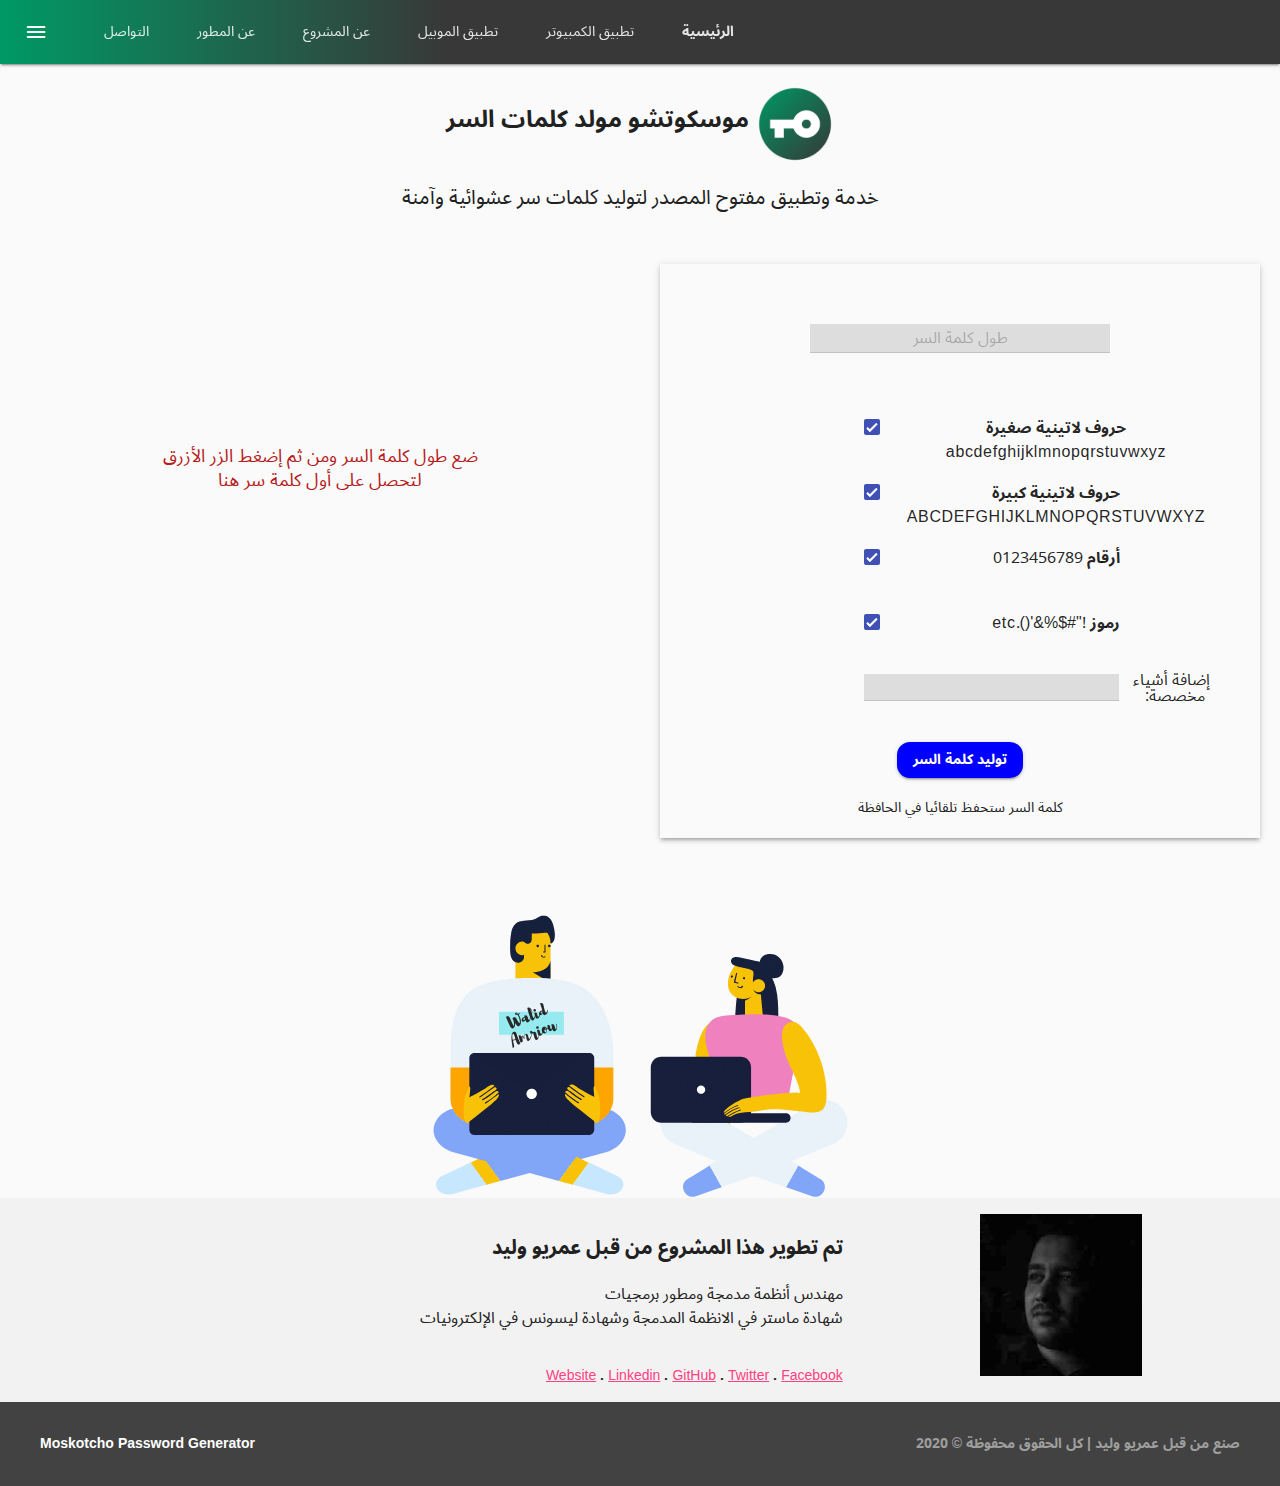
==== commit 9aee3413: "change text of footer Update ar/index.html" ====
--- a/ar/index.html
+++ b/ar/index.html
@@ -271,7 +271,7 @@
               <br>
               <br>
       
-              <h5 id="your_new_password_text" style="font-weight:bold">Your new password
+              <h5 id="your_new_password_text" style="font-weight:bold">كلمة سرك الجديدة
                 <span class="mdl-badge" id="password_number_session_badge" data-badge="password_number_session"
                   title="The number of password generated in this session">
                 </span>
@@ -338,7 +338,7 @@
   <footer class="mdl-mega-footer">
     <div class="mdl-mega-footer__bottom-section">
       <div class="mdl-logo">Moskotcho Password Generator</div>
-      made by Walid Amriou | Copyright © 2020
+      صنع من قبل عمريو وليد | كل الحقوق محفوظة © 2020
     </div>
 
   </footer>
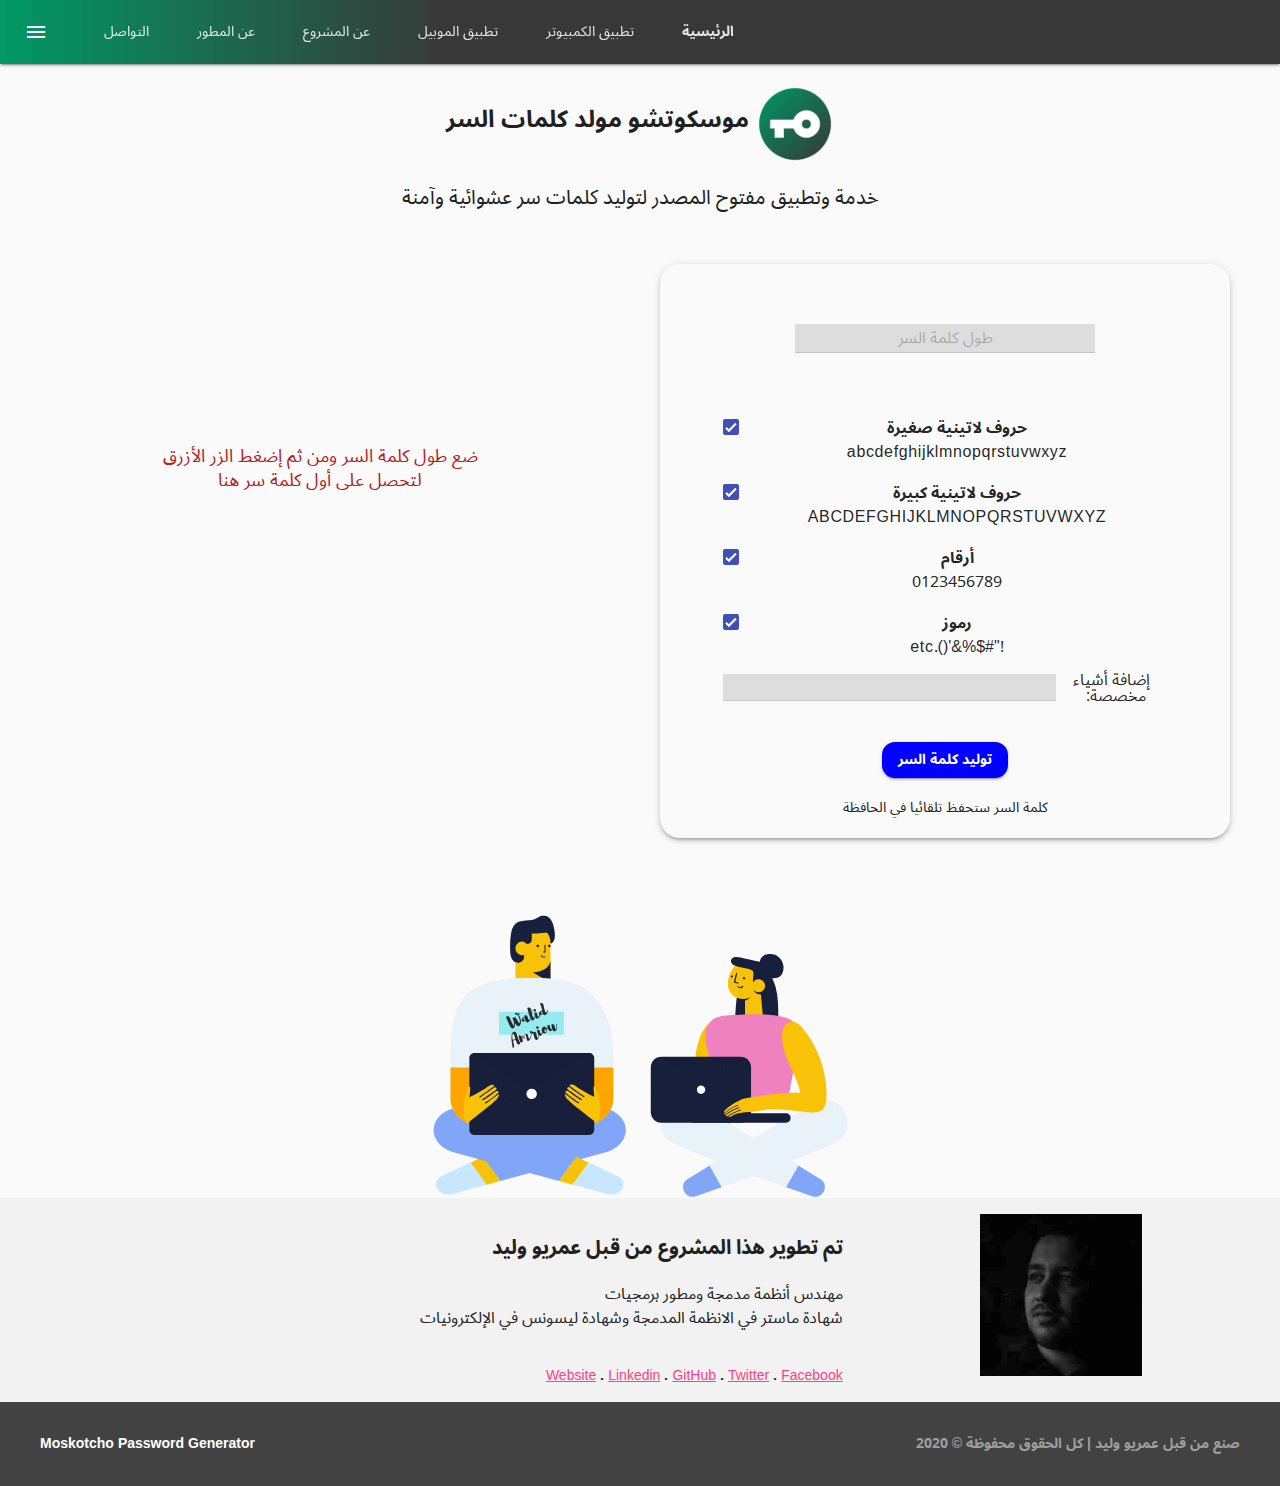
==== commit de7b5cc5: "Update input design" ====
--- a/ar/index.html
+++ b/ar/index.html
@@ -5,7 +5,8 @@
   <title>موسكوتشو مولد كلمات السر</title>
   <meta charset="UTF-8">
   <meta name="viewport" content="width=device-width, initial-scale=1">
-  <meta name="description" content="Moskotcho Password Generator is open source Password generator service to generate random & secure passwords">
+  <meta name="description"
+    content="Moskotcho Password Generator is open source Password generator service to generate random & secure passwords">
   <meta name="author" content="WalidAmriou">
 
 
@@ -14,60 +15,71 @@
   <link rel="stylesheet" href="../css/style_buttons.css">
   <link rel="icon" href="../img/logo.png" type="image/png" sizes="16x16">
   <link rel="stylesheet" href="../material_design/material.min.css">
-  
+
   <link href="https://fonts.googleapis.com/icon?family=Material+Icons" rel="stylesheet">
 
   <script src="../material_design/material.min.js"></script>
   <script src="../js/jquery.min.js"></script>
   <script src="../js/main.js"></script>
-  <script src="../js/language.js" ></script>
-
-<!-- Global site tag (gtag.js) - Google Analytics -->
-<script async src="https://www.googletagmanager.com/gtag/js?id=UA-43599500-3"></script>
-<script>
-  window.dataLayer = window.dataLayer || [];
-  function gtag(){dataLayer.push(arguments);}
-  gtag('js', new Date());
-
-  gtag('config', 'UA-43599500-3');
-</script>
-
-<script>
-  $(document).ready(function () {
-    //hidden your new password text in the first load
-    document.getElementById("your_new_password_text").style.visibility = "hidden";
-
-    $("#password_generate_button").click(function () {
-      //password text 
-      // 1- empty the text
-      $("p").empty();
-      // 2- generate and put the new password to the text 
-      $("p").text(getpassword());
-
-      // we use a flag call "password_display_flag" to know if there is a new password
-      if (password_display_flag == 1) {
-        //change  "your new password" text color by random 
-        // to help the user see the change 
-        let color_var = '#' + Math.floor(Math.random() * 16777215).toString(16);
-        console.log(color_var);
-        $("#your_new_password_text").css("color", color_var);
-        document.getElementById("your_new_password_text").style.visibility = "visible";
-
-        //opy password to clipboard 
-        copyToClipboard('#password_display');
-      } else {
-        document.getElementById("your_new_password_text").style.visibility = "hidden";
-      }
-
-      //we change the status of password display flag to the 0 or Initial valure
-      password_display_flag = 0;
-
+  <script src="../js/language.js"></script>
+
+  <!-- Global site tag (gtag.js) - Google Analytics -->
+  <script async src="https://www.googletagmanager.com/gtag/js?id=UA-43599500-3"></script>
+  <script>
+    window.dataLayer = window.dataLayer || [];
+
+    function gtag() {
+      dataLayer.push(arguments);
+    }
+    gtag('js', new Date());
+
+    gtag('config', 'UA-43599500-3');
+  </script>
+
+  <script>
+    $(document).ready(function () {
+      //hidden your new password text in the first load
+      document.getElementById("your_new_password_text").style.visibility = "hidden";
+
+      $("#password_generate_button").click(function () {
+        //password text 
+        // 1- empty the text
+        $("p").empty();
+        // 2- generate and put the new password to the text 
+        $("p").text(getpassword());
+
+        // we use a flag call "password_display_flag" to know if there is a new password
+        if (password_display_flag == 1) {
+          //change  "your new password" text color by random 
+          // to help the user see the change 
+          let color_var = '#' + Math.floor(Math.random() * 16777215).toString(16);
+          console.log(color_var);
+          $("#your_new_password_text").css("color", color_var);
+          document.getElementById("your_new_password_text").style.visibility = "visible";
+
+          //opy password to clipboard 
+          copyToClipboard('#password_display');
+        } else {
+          document.getElementById("your_new_password_text").style.visibility = "hidden";
+        }
+
+        //we change the status of password display flag to the 0 or Initial valure
+        password_display_flag = 0;
+
+      });
     });
-  });
-</script>
+  </script>
 
   <style>
-    body,h1,h2,h3,h4,h5,h6,p,a {
+    body,
+    h1,
+    h2,
+    h3,
+    h4,
+    h5,
+    h6,
+    p,
+    a {
       font-family: 'Noto Sans Arabic', sans-serif
     }
 
@@ -76,13 +88,15 @@
       color: #212121;
       background-color: #FAFAFA
     }
-    @media (min-width:600px){
+
+    @media (min-width:600px) {
       .mdl-list {
-        padding-left: 30%;
+        padding-left: 5%;
+        padding-right: 5%;
       }
     }
 
-    @media (max-width:700px){
+    @media (max-width:700px) {
       .mdl-list {
         padding-left: 10%;
       }
@@ -97,12 +111,15 @@
     #your_new_password_text {
       color: red;
     }
-    .mdl-ceckbox{
+
+    .mdl-ceckbox {
       width: 10%;
     }
-    .mdl-list__item{
-      min-height:65px;
-    }
+
+    .mdl-list__item {
+      min-height: 65px;
+    }
+
     .wrapper {
       display: grid;
       grid-template-columns: 50% 50%;
@@ -112,154 +129,162 @@
 
 <body style="color: #212121;">
   <!-- Always shows a header, even in smaller screens. -->
-<div class="mdl-layout mdl-js-layout mdl-layout--fixed-header">
-  <header class="mdl-layout__header" style="background: rgb(0,153,102);
+  <div class="mdl-layout mdl-js-layout mdl-layout--fixed-header">
+    <header class="mdl-layout__header" style="background: rgb(0,153,102);
   background: linear-gradient(90deg, rgba(0,153,102,1) 0%, rgba(56,56,56,1) 35%);">
-    <div class="mdl-layout__header-row">
-      <!-- Title -->
+      <div class="mdl-layout__header-row">
+        <!-- Title -->
+        <span class="mdl-layout-title"></span>
+        <!-- Add spacer, to align navigation to the right -->
+        <div class="mdl-layout-spacer"></div>
+        <!-- Navigation. We hide it in small screens. -->
+        <nav class="mdl-navigation mdl-layout--large-screen-only">
+          <a class="mdl-navigation__link" href=""><b>الرئيسية</b></a>
+          <a class="mdl-navigation__link" href="./desktop.html">تطبيق الكمبيوتر</a>
+          <a class="mdl-navigation__link" href="">تطبيق الموبيل</a>
+          <a class="mdl-navigation__link" href="">عن المشروع</a>
+          <a class="mdl-navigation__link" href="">عن المطور</a>
+          <a class="mdl-navigation__link" href="">التواصل</a>
+        </nav>
+      </div>
+    </header>
+    <div class="mdl-layout__drawer">
       <span class="mdl-layout-title"></span>
-      <!-- Add spacer, to align navigation to the right -->
-      <div class="mdl-layout-spacer"></div>
-      <!-- Navigation. We hide it in small screens. -->
-      <nav class="mdl-navigation mdl-layout--large-screen-only">
-        <a class="mdl-navigation__link" href=""><b>الرئيسية</b></a>
-        <a class="mdl-navigation__link" href="./desktop.html">تطبيق الكمبيوتر</a>
-        <a class="mdl-navigation__link" href="/">تطبيق الموبيل</a>
-        <a class="mdl-navigation__link" href="/">عن المشروع</a>
-        <a class="mdl-navigation__link" href="/">عن المطور</a>
-        <a class="mdl-navigation__link" href="/">التواصل</a>
+      <nav class="mdl-navigation">
+        <a class="mdl-navigation__link" href=""><b>Home</b></a>
+        <a class="mdl-navigation__link" href="./desktop.html">Desktop app</a>
+        <a class="mdl-navigation__link" href="">Mobile app</a>
+        <a class="mdl-navigation__link" href="">about project</a>
+        <a class="mdl-navigation__link" href="">About Developer</a>
+        <a class="mdl-navigation__link" href="">Contact</a>
       </nav>
     </div>
-  </header>
-  <div class="mdl-layout__drawer">
-    <span class="mdl-layout-title"></span>
-    <nav class="mdl-navigation">
-      <a class="mdl-navigation__link" href=""><b>Home</b></a>
-      <a class="mdl-navigation__link" href="./desktop.html">Desktop app</a>
-      <a class="mdl-navigation__link" href="/">Mobile app</a>
-      <a class="mdl-navigation__link" href="/">about project</a>
-      <a class="mdl-navigation__link" href="/">About Developer</a>
-      <a class="mdl-navigation__link" href="/">Contact</a>
-    </nav>
   </div>
-</div>
-  
-<br>
-<br>
-
-    <br>
-    <center>
-      <div class="devfast-display-middle">
-        <h5 class="devfast-jumbo devfast-animate-top"></h5>
-        <h4 stylecolor="#212121">
-          <img src="../img/logo.png" alt="GDG" style="width: 80px;height: 80px;">
-          <b>موسكوتشو مولد كلمات السر</b></h4>
-
-        <h5>
-          خدمة وتطبيق مفتوح المصدر لتوليد كلمات سر عشوائية وآمنة<br>
-          </span></h5>
-
-        <br>
-
-        <center>
+
+  <br>
+  <br>
+
+  <br>
+  <center>
+    <div class="devfast-display-middle">
+      <h5 class="devfast-jumbo devfast-animate-top"></h5>
+      <h4 stylecolor="#212121">
+        <img src="../img/logo.png" alt="GDG" style="width: 80px;height: 80px;">
+        <b>موسكوتشو مولد كلمات السر</b></h4>
+
+      <h5>
+        خدمة وتطبيق مفتوح المصدر لتوليد كلمات سر عشوائية وآمنة<br>
+        </span></h5>
+
+      <br>
+
+      <center>
         <div class="wrapper">
           <!-- Input  -->
-          <div class="mdl-shadow--3dp" style="margin: 20px;padding: 20px;">
+          <div class="mdl-shadow--3dp" style="margin: 20px;padding: 20px;margin-right: 50px;border-radius:20px">
             <br>
             <!--Numeric Textfield with Floating Label-->
             <center>
               <form action="#">
                 <div class="mdl-textfield mdl-js-textfield mdl-textfield--floating-label">
                   <input class="mdl-textfield__input" type="number" pattern="-?[0-9]*(\.[0-9]+)?" id="passl"
-                    autocomplete="off" onkeypress="myFunction(event)" style="text-align: center;background-color:#dddddd;">
+                    autocomplete="off" onkeypress="myFunction(event)"
+                    style="text-align: center;background-color:#dddddd;">
                   <label class="mdl-textfield__label" for="sample4" style="text-align: center;">طول كلمة السر</label>
                   <span class="mdl-textfield__error" style="text-align: center;">ما أدخلته ليس رقم</span>
                 </div>
               </form>
             </center>
-      
+
             <!-- 
         <h6>You want more customize your password? <b onclick="alert('Wait the next update :D')" style="cursor:pointer;">clike here</b></h6>
       -->
-      
+
             <ul class="mdl-list">
               <li class="mdl-list__item">
                 <span class="mdl-list__item-primary-content">
-      
-      
+
+
                   <label class="mdl-checkbox mdl-js-checkbox mdl-js-ripple-effect" for="checkbox-1" id="checkbox56">
-                    <span class="mdl-checkbox__label" style="font-family: 'Noto Sans Arabic', sans-serif"><b>حروف لاتينية صغيرة</b> abcdefghijklmnopqrstuvwxyz</span>
+                    <span class="mdl-checkbox__label" style="font-family: 'Noto Sans Arabic', sans-serif"><b>حروف
+                        لاتينية صغيرة</b><br>
+                         abcdefghijklmnopqrstuvwxyz</span>
                     <input type="checkbox" id="checkbox-1" class="mdl-checkbox__input" checked autocomplete="off">
 
                   </label>
-      
+
                 </span>
               </li>
               <li class="mdl-list__item">
                 <span class="mdl-list__item-primary-content">
-      
+
                   <label class="mdl-checkbox mdl-js-checkbox mdl-js-ripple-effect" for="checkbox-2">
                     <input type="checkbox" id="checkbox-2" class="mdl-checkbox__input" checked autocomplete="off">
-                    <span class="mdl-checkbox__label" style="font-family: 'Noto Sans Arabic', sans-serif"><b>حروف لاتينية كبيرة</b> ABCDEFGHIJKLMNOPQRSTUVWXYZ</span>
+                    <span class="mdl-checkbox__label" style="font-family: 'Noto Sans Arabic', sans-serif"><b>حروف
+                        لاتينية كبيرة</b><br>
+                         ABCDEFGHIJKLMNOPQRSTUVWXYZ</span>
                   </label>
-      
+
                 </span>
               </li>
               <li class="mdl-list__item">
                 <span class="mdl-list__item-primary-content">
-      
-      
+
+
                   <label class="mdl-checkbox mdl-js-checkbox mdl-js-ripple-effect" for="checkbox-3" id="checkbox-1-1">
                     <input type="checkbox" id="checkbox-3" class="mdl-checkbox__input" checked autocomplete="off">
-                    <span class="mdl-checkbox__label" style="font-family: 'Noto Sans Arabic', sans-serif"><b>أرقام</b> 0123456789</span>
+                    <span class="mdl-checkbox__label" style="font-family: 'Noto Sans Arabic', sans-serif"><b>أرقام</b><br>
+                      0123456789</span>
                   </label>
-      
-                </span>
-              </li>
-      
+
+                </span>
+              </li>
+
               <li class="mdl-list__item">
                 <span class="mdl-list__item-primary-content">
-      
-      
+
+
                   <label class="mdl-checkbox mdl-js-checkbox mdl-js-ripple-effect" for="checkbox-4">
                     <input type="checkbox" id="checkbox-4" class="mdl-checkbox__input" checked autocomplete="off">
-                    <span class="mdl-checkbox__label" xmlns="http://www.w3.org/1999/xhtml" style="font-family: 'Noto Sans Arabic', sans-serif"><b>رموز</b>
+                    <span class="mdl-checkbox__label" xmlns="http://www.w3.org/1999/xhtml"
+                      style="font-family: 'Noto Sans Arabic', sans-serif"><b>رموز</b><br>
                       !"#$%&amp;'().etc</span>
                   </label>
-      
-                </span>
-              </li>
-      
-      
+
+                </span>
+              </li>
+
+
               <li class="mdl-list__item">
                 <span class="mdl-list__item-primary-content" style="font-family: 'Noto Sans Arabic', sans-serif">
                   إضافة أشياء مخصصة: &nbsp;
-                  <input class="mdl-textfield__input" type="text" id="input_symbols" autocomplete="off" value="" style="background-color: #dddddd;">
+                  <input class="mdl-textfield__input" type="text" id="input_symbols" autocomplete="off" value=""
+                    style="background-color: #dddddd;">
                   <label class="mdl-textfield__label" for="sample1">
                     <!--Logo left--></label>
                 </span>
               </li>
-      
-      
+
+
             </ul>
-      
+
             <center>
               <button id="password_generate_button"
                 class="mdl-button mdl-js-button mdl-button--raised mdl-js-ripple-effect mdl-button--accent"
                 style="border-radius:13px;background-color: blue;font-family: 'Noto Sans Arabic', sans-serif">
                 <b>
-                                  توليد كلمة السر
+                  توليد كلمة السر
                 </b>
               </button>
               <br>
               <br>
               كلمة السر ستحفظ تلقائيا في الحافظة
             </center>
-      
+
           </div>
-      
+
           <!-- end input-->
-      
+
           <!-- Output  -->
           <div>
             <center>
@@ -270,76 +295,76 @@
               <br>
               <br>
               <br>
-      
+
               <h5 id="your_new_password_text" style="font-weight:bold">كلمة سرك الجديدة
                 <span class="mdl-badge" id="password_number_session_badge" data-badge="password_number_session"
                   title="The number of password generated in this session">
                 </span>
               </h5>
-      
+
               </b>
-      
+
               <p class="devfast-large devfast-center" style="color: #B71C1C;max-width: 100%;" id="password_display">
-                ضع طول كلمة السر ومن ثم إضغط الزر الأزرق 
-                <br> 
+                ضع طول كلمة السر ومن ثم إضغط الزر الأزرق
+                <br>
                 لتحصل على أول كلمة سر هنا
-                
+
               </p>
-      
-      
+
+
             </center>
           </div>
-              <!-- end Output   -->
+          <!-- end Output   -->
         </div>
       </center>
 
-    
-
-        <br>
-        <img src="../img/anim.png" alt="GDG" style="max-width: 50%;"">
+
+
+      <br>
+      <img src="../img/anim.png" alt="GDG" style="max-width: 50%;"">
       </div>
     </center>
     <div class=" devfast-display-bottomleft devfast-padding-large">
+    </div>
+    </div>
+
+    <!-- price -->
+    <div style="background-color: #f2f2f2;">
+
+      <div class="mdl-grid">
+        <div class="mdl-cell mdl-cell--4-col">
+          <center>
+            <img src="../img/developer.jpg" style="max-width: 40%;">
+          </center>
+        </div>
+
+        <div class="mdl-cell mdl-cell--8-col" style="color: #212121;">
+          <h5><b>تم تطوير هذا المشروع من قبل <b>عمريو وليد</b></h5>
+          <h6>
+            مهندس أنظمة مدمجة ومطور برمجيات
+            <br>
+            شهادة ماستر في الانظمة المدمجة وشهادة ليسونس في الإلكترونيات
+          </h6>
+          <br>
+          <a href="https://www.walidamriou.com/" target="_blank">Website</a> <b>.</b>
+          <a href="https://www.linkedin.com/in/walidamriou/" target="_blank">Linkedin</a> <b>.</b>
+          <a href="https://github.com/walidamriou" target="_blank">GitHub</a> <b>.</b>
+          <a href="https://twitter.com/walidamriou" target="_blank">Twitter</a> <b>.</b>
+          <a href="https://facebook.com/walidamriou" target="_blank">Facebook</a>
+        </div>
+        <br>
+
+
       </div>
-  </div>
-
-  <!-- price -->
-  <div style="background-color: #f2f2f2;">
-
-    <div class="mdl-grid">
-      <div class="mdl-cell mdl-cell--4-col">
-        <center>
-          <img src="../img/developer.jpg" style="max-width: 40%;">
-        </center>
+
+    </div>
+    <!-- end price -->
+
+    <footer class="mdl-mega-footer">
+      <div class="mdl-mega-footer__bottom-section">
+        <div class="mdl-logo">Moskotcho Password Generator</div>
+        صنع من قبل عمريو وليد | كل الحقوق محفوظة © 2020
       </div>
 
-      <div class="mdl-cell mdl-cell--8-col" style="color: #212121;">
-        <h5><b>تم تطوير هذا المشروع من قبل <b>عمريو وليد</b></h5>
-        <h6>
-          مهندس أنظمة مدمجة ومطور برمجيات
-          <br>
-          شهادة ماستر في الانظمة المدمجة وشهادة ليسونس في الإلكترونيات
-        </h6>
-        <br>
-        <a href="https://www.walidamriou.com/" target="_blank">Website</a> <b>.</b>
-        <a href="https://www.linkedin.com/in/walidamriou/" target="_blank">Linkedin</a> <b>.</b>
-        <a href="https://github.com/walidamriou" target="_blank">GitHub</a> <b>.</b>
-        <a href="https://twitter.com/walidamriou" target="_blank">Twitter</a> <b>.</b>
-        <a href="https://facebook.com/walidamriou" target="_blank">Facebook</a>
-      </div>
-      <br>
-
-
-    </div>
-
-  </div>
-  <!-- end price -->
-
-  <footer class="mdl-mega-footer">
-    <div class="mdl-mega-footer__bottom-section">
-      <div class="mdl-logo">Moskotcho Password Generator</div>
-      صنع من قبل عمريو وليد | كل الحقوق محفوظة © 2020
-    </div>
-
-  </footer>
-</body>
+    </footer>
+</body>